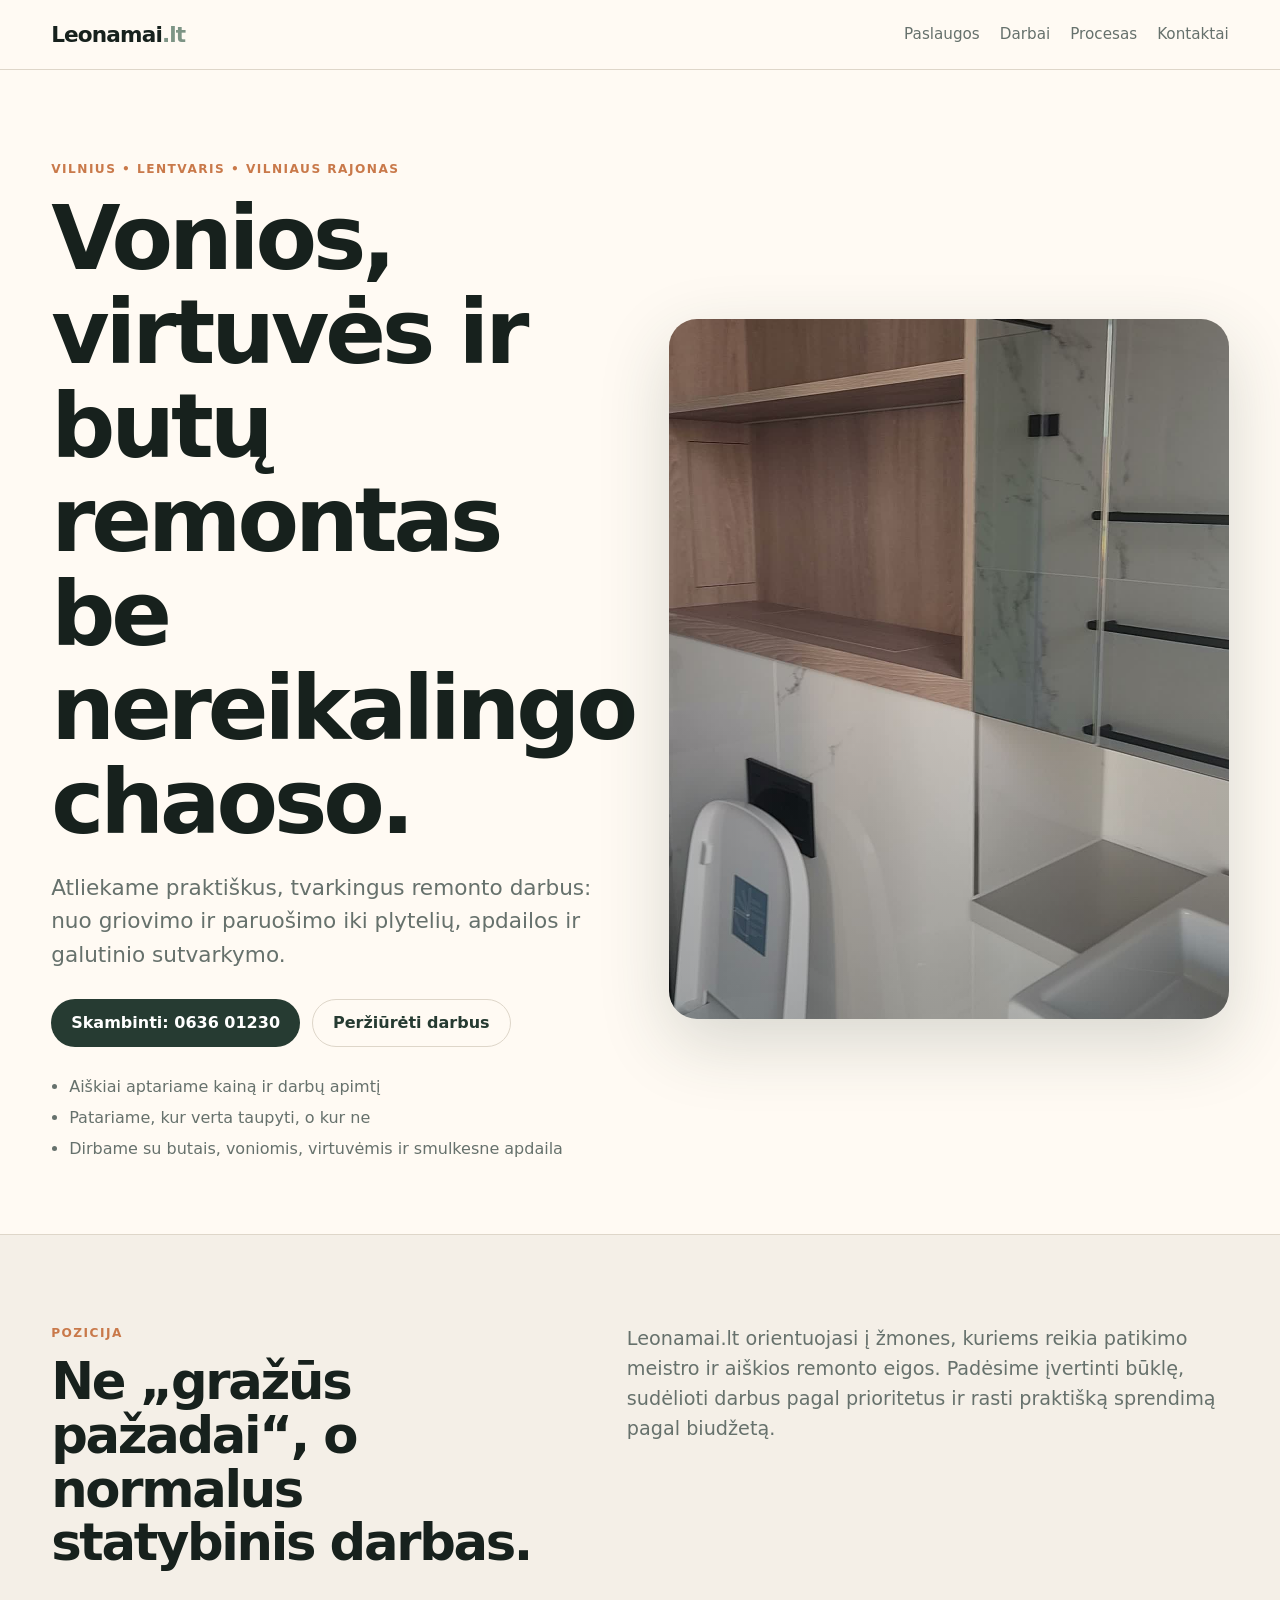
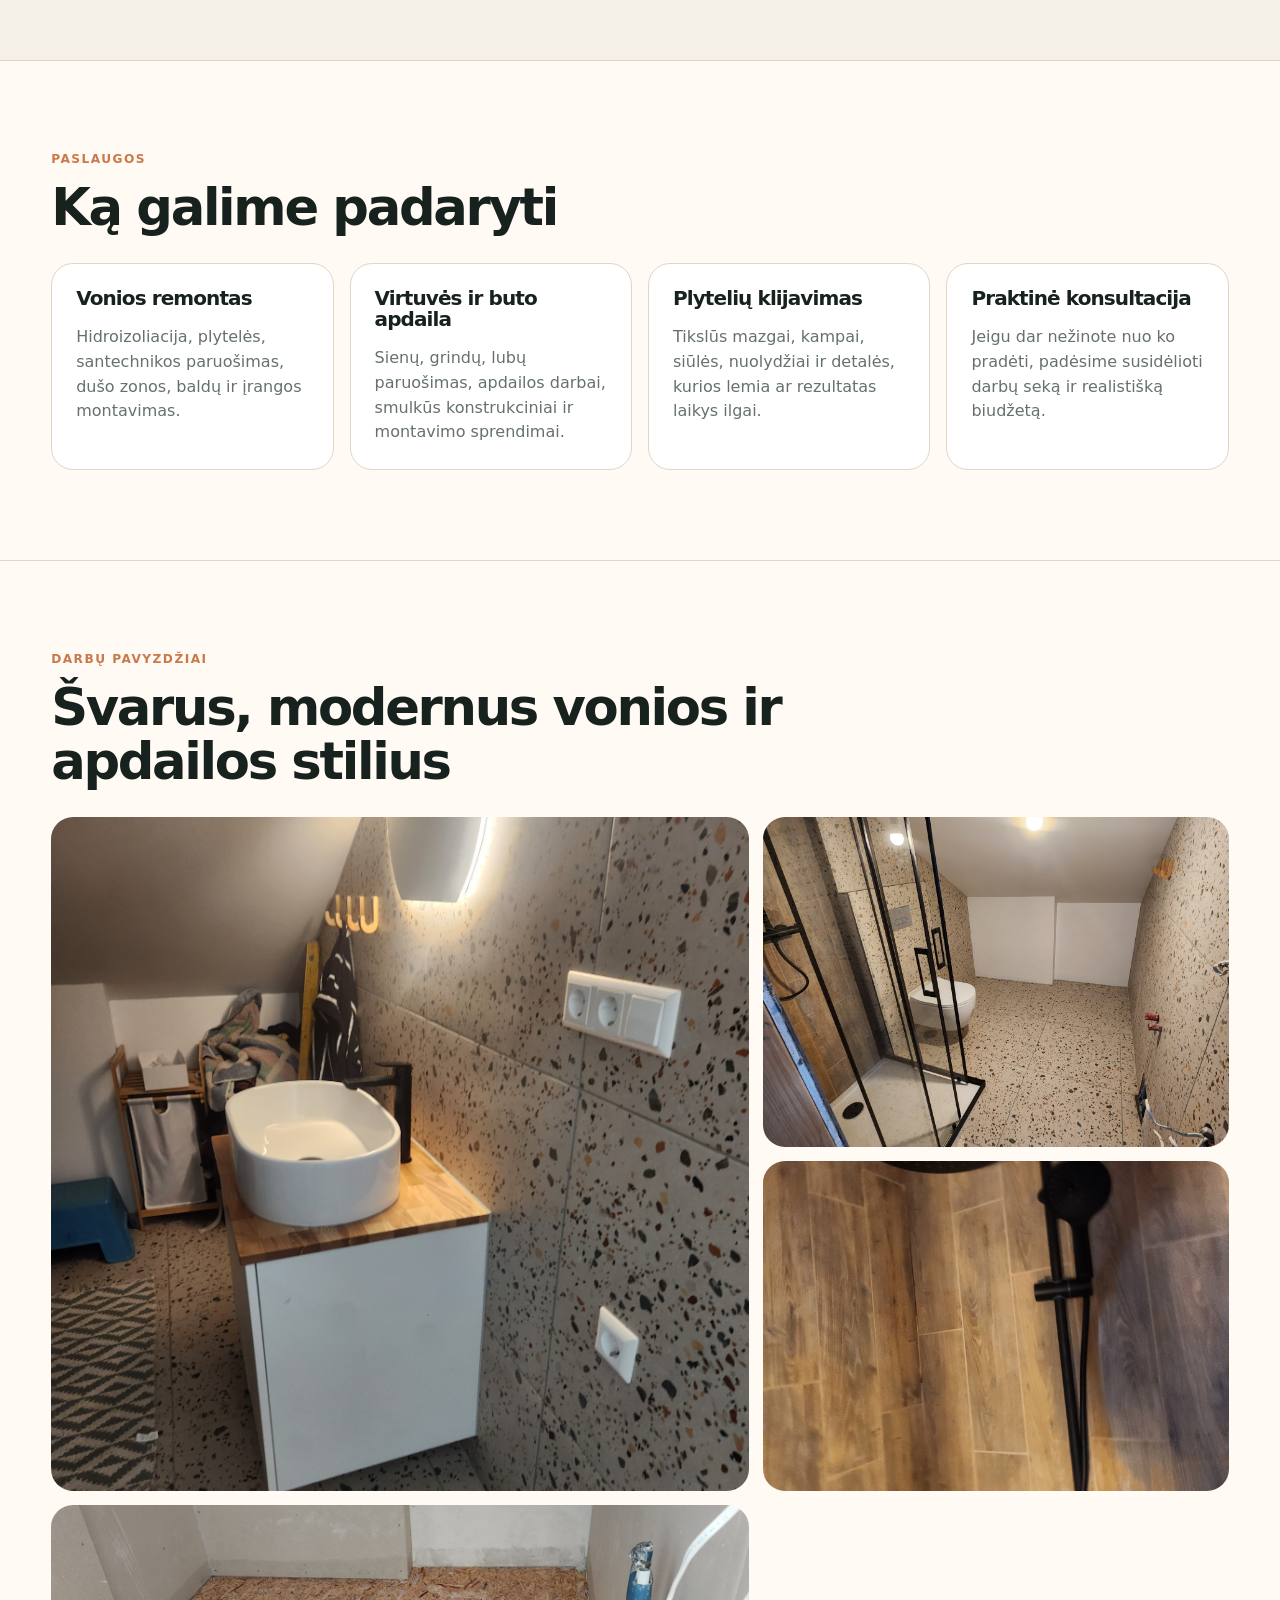
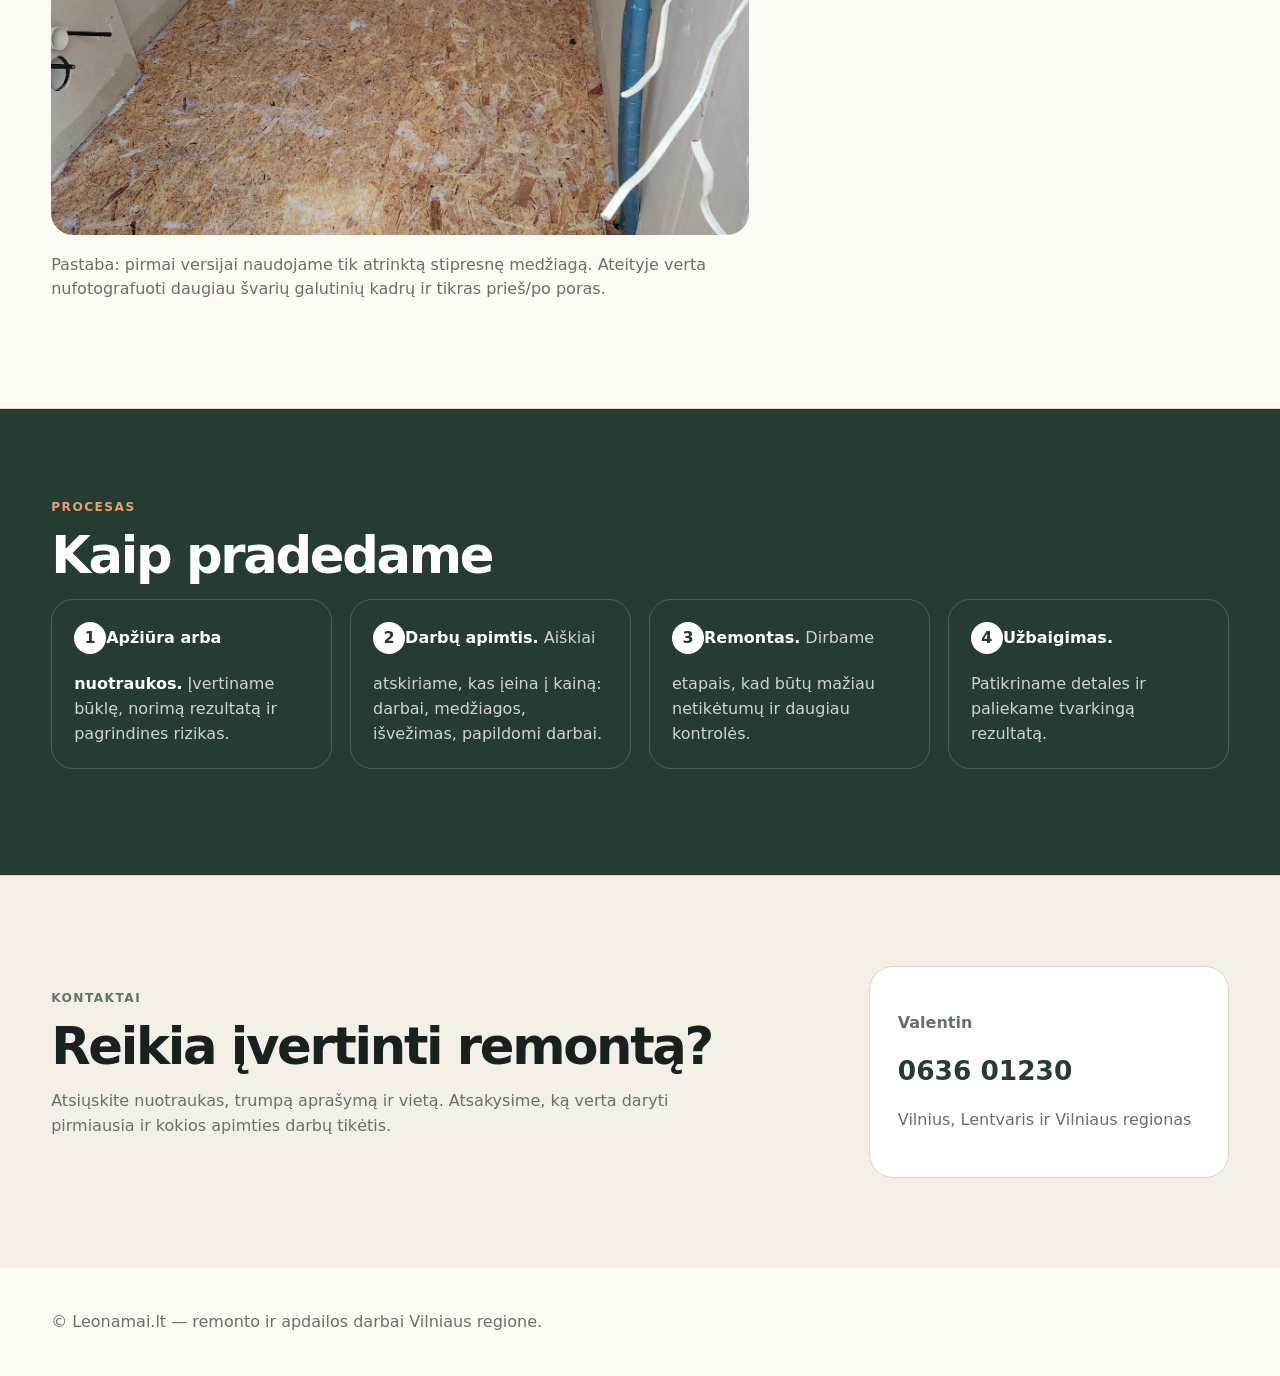
==== docs/index.html @ 481a927d "Prepare GitHub Pages site" ====
<!doctype html>
<html lang="lt">
<head>
  <meta charset="utf-8" />
  <meta name="viewport" content="width=device-width, initial-scale=1" />
  <title>Leonamai.lt — vonios, virtuvės ir butų remontas Vilniaus regione</title>
  <meta name="description" content="Vonios, virtuvės ir butų remontas Vilniuje, Lentvaryje ir Vilniaus regione. Tvarkingas darbas, aiški eiga, praktiški sprendimai." />
  <link rel="stylesheet" href="styles.css" />
</head>
<body>
  <header class="site-header">
    <a class="logo" href="#top">Leonamai<span>.lt</span></a>
    <nav>
      <a href="#paslaugos">Paslaugos</a>
      <a href="#darbai">Darbai</a>
      <a href="#procesas">Procesas</a>
      <a href="#kontaktai">Kontaktai</a>
    </nav>
  </header>

  <main id="top">
    <section class="hero">
      <div class="hero-copy">
        <p class="eyebrow">Vilnius • Lentvaris • Vilniaus rajonas</p>
        <h1>Vonios, virtuvės ir butų remontas be nereikalingo chaoso.</h1>
        <p class="lead">Atliekame praktiškus, tvarkingus remonto darbus: nuo griovimo ir paruošimo iki plytelių, apdailos ir galutinio sutvarkymo.</p>
        <div class="actions">
          <a class="button" href="tel:+37063601230">Skambinti: 0636 01230</a>
          <a class="button ghost" href="#darbai">Peržiūrėti darbus</a>
        </div>
        <ul class="trust-list">
          <li>Aiškiai aptariame kainą ir darbų apimtį</li>
          <li>Patariame, kur verta taupyti, o kur ne</li>
          <li>Dirbame su butais, voniomis, virtuvėmis ir smulkesne apdaila</li>
        </ul>
      </div>
      <figure class="hero-image hero-video">
        <video autoplay muted loop playsinline poster="assets/hero-video-frame.jpg" aria-label="Moderniai įrengtos vonios vaizdo įrašas">
          <source src="assets/hero-video-web.mp4" type="video/mp4" />
          <img src="assets/hero-bathroom.jpg" alt="Moderniai įrengta vonia su terrazzo plytelėmis ir medžio spalvos baldais" />
        </video>
      </figure>
    </section>

    <section class="section intro">
      <div>
        <p class="eyebrow">Pozicija</p>
        <h2>Ne „gražūs pažadai“, o normalus statybinis darbas.</h2>
      </div>
      <p>Leonamai.lt orientuojasi į žmones, kuriems reikia patikimo meistro ir aiškios remonto eigos. Padėsime įvertinti būklę, sudėlioti darbus pagal prioritetus ir rasti praktišką sprendimą pagal biudžetą.</p>
    </section>

    <section id="paslaugos" class="section services">
      <p class="eyebrow">Paslaugos</p>
      <h2>Ką galime padaryti</h2>
      <div class="cards">
        <article>
          <h3>Vonios remontas</h3>
          <p>Hidroizoliacija, plytelės, santechnikos paruošimas, dušo zonos, baldų ir įrangos montavimas.</p>
        </article>
        <article>
          <h3>Virtuvės ir buto apdaila</h3>
          <p>Sienų, grindų, lubų paruošimas, apdailos darbai, smulkūs konstrukciniai ir montavimo sprendimai.</p>
        </article>
        <article>
          <h3>Plytelių klijavimas</h3>
          <p>Tikslūs mazgai, kampai, siūlės, nuolydžiai ir detalės, kurios lemia ar rezultatas laikys ilgai.</p>
        </article>
        <article>
          <h3>Praktinė konsultacija</h3>
          <p>Jeigu dar nežinote nuo ko pradėti, padėsime susidėlioti darbų seką ir realistišką biudžetą.</p>
        </article>
      </div>
    </section>

    <section id="darbai" class="section work">
      <div class="section-title">
        <p class="eyebrow">Darbų pavyzdžiai</p>
        <h2>Švarus, modernus vonios ir apdailos stilius</h2>
      </div>
      <div class="gallery">
        <img src="assets/bathroom-1.jpg" alt="Vonios kambario apdailos darbų pavyzdys" />
        <img src="assets/bathroom-2.jpg" alt="Vonios kambario plytelių ir įrangos pavyzdys" />
        <img src="assets/tiling-detail.jpg" alt="Plytelių klijavimo detalė" />
        <img src="assets/before-work.jpg" alt="Remonto darbų pradžios ir paruošimo etapas" />
      </div>
      <p class="note">Pastaba: pirmai versijai naudojame tik atrinktą stipresnę medžiagą. Ateityje verta nufotografuoti daugiau švarių galutinių kadrų ir tikras prieš/po poras.</p>
    </section>

    <section id="procesas" class="section process">
      <p class="eyebrow">Procesas</p>
      <h2>Kaip pradedame</h2>
      <ol>
        <li><strong>Apžiūra arba nuotraukos.</strong> Įvertiname būklę, norimą rezultatą ir pagrindines rizikas.</li>
        <li><strong>Darbų apimtis.</strong> Aiškiai atskiriame, kas įeina į kainą: darbai, medžiagos, išvežimas, papildomi darbai.</li>
        <li><strong>Remontas.</strong> Dirbame etapais, kad būtų mažiau netikėtumų ir daugiau kontrolės.</li>
        <li><strong>Užbaigimas.</strong> Patikriname detales ir paliekame tvarkingą rezultatą.</li>
      </ol>
    </section>

    <section id="kontaktai" class="section contact">
      <div>
        <p class="eyebrow">Kontaktai</p>
        <h2>Reikia įvertinti remontą?</h2>
        <p>Atsiųskite nuotraukas, trumpą aprašymą ir vietą. Atsakysime, ką verta daryti pirmiausia ir kokios apimties darbų tikėtis.</p>
      </div>
      <div class="contact-card">
        <p><strong>Valentin</strong></p>
        <a href="tel:+37063601230">0636 01230</a>
        <p>Vilnius, Lentvaris ir Vilniaus regionas</p>
      </div>
    </section>
  </main>

  <footer>
    <p>© Leonamai.lt — remonto ir apdailos darbai Vilniaus regione.</p>
  </footer>
</body>
</html>
---- docs/styles.css ----
:root {
  --ink: #17211d;
  --muted: #66716c;
  --cream: #f4efe7;
  --paper: #fffaf3;
  --sage: #7d9485;
  --forest: #263b32;
  --line: #ded6c9;
  --accent: #c9794a;
}

* { box-sizing: border-box; }
html { scroll-behavior: smooth; }
body {
  margin: 0;
  font-family: Inter, ui-sans-serif, system-ui, -apple-system, BlinkMacSystemFont, "Segoe UI", sans-serif;
  color: var(--ink);
  background: var(--paper);
  line-height: 1.55;
}
img { max-width: 100%; display: block; }
a { color: inherit; }

.site-header {
  position: sticky;
  top: 0;
  z-index: 10;
  display: flex;
  justify-content: space-between;
  align-items: center;
  gap: 24px;
  padding: 18px clamp(18px, 4vw, 56px);
  background: rgba(255, 250, 243, .9);
  backdrop-filter: blur(14px);
  border-bottom: 1px solid var(--line);
}
.logo {
  font-weight: 800;
  letter-spacing: -.04em;
  text-decoration: none;
  font-size: 1.35rem;
}
.logo span { color: var(--sage); }
nav { display: flex; gap: 20px; flex-wrap: wrap; font-size: .95rem; }
nav a { text-decoration: none; color: var(--muted); }
nav a:hover { color: var(--ink); }

.hero {
  display: grid;
  grid-template-columns: minmax(0, 1fr) minmax(320px, 560px);
  gap: clamp(28px, 5vw, 72px);
  align-items: center;
  padding: clamp(36px, 7vw, 92px) clamp(18px, 4vw, 56px) 56px;
}
.hero-copy { max-width: 720px; }
.eyebrow {
  margin: 0 0 12px;
  color: var(--accent);
  font-weight: 800;
  text-transform: uppercase;
  letter-spacing: .12em;
  font-size: .76rem;
}
h1, h2, h3 { line-height: 1.05; letter-spacing: -.045em; margin: 0; }
h1 { font-size: clamp(2.55rem, 7vw, 5.8rem); }
h2 { font-size: clamp(2rem, 4vw, 3.6rem); }
h3 { font-size: 1.25rem; }
.lead { font-size: clamp(1.05rem, 2vw, 1.35rem); color: var(--muted); max-width: 620px; }
.actions { display: flex; gap: 12px; flex-wrap: wrap; margin: 28px 0; }
.button {
  display: inline-flex;
  align-items: center;
  justify-content: center;
  min-height: 48px;
  padding: 0 20px;
  border-radius: 999px;
  background: var(--forest);
  color: #fff;
  text-decoration: none;
  font-weight: 750;
}
.button.ghost { background: transparent; color: var(--forest); border: 1px solid var(--line); }
.trust-list { padding-left: 18px; color: var(--muted); }
.trust-list li + li { margin-top: 6px; }
.hero-image {
  margin: 0;
  border-radius: 28px;
  overflow: hidden;
  background: var(--cream);
  box-shadow: 0 24px 70px rgba(38, 59, 50, .18);
}
.hero-image img,
.hero-image video {
  aspect-ratio: 4 / 5;
  width: 100%;
  object-fit: cover;
  display: block;
}
.hero-video { position: relative; }
.hero-video::after {
  content: "";
  position: absolute;
  inset: 0;
  pointer-events: none;
  background: linear-gradient(180deg, rgba(23,33,29,0) 55%, rgba(23,33,29,.16));
}

.section {
  padding: clamp(48px, 7vw, 96px) clamp(18px, 4vw, 56px);
  border-top: 1px solid var(--line);
}
.intro {
  display: grid;
  grid-template-columns: minmax(0, .85fr) minmax(0, 1fr);
  gap: clamp(24px, 5vw, 80px);
  background: var(--cream);
}
.intro p:last-child { font-size: 1.2rem; color: var(--muted); margin: 0; }
.cards {
  display: grid;
  grid-template-columns: repeat(4, minmax(0, 1fr));
  gap: 16px;
  margin-top: 28px;
}
.cards article {
  padding: 24px;
  background: #fff;
  border: 1px solid var(--line);
  border-radius: 22px;
}
.cards p { color: var(--muted); margin-bottom: 0; }
.section-title { max-width: 850px; }
.gallery {
  margin-top: 28px;
  display: grid;
  grid-template-columns: 1.2fr .8fr;
  gap: 14px;
}
.gallery img {
  width: 100%;
  height: 330px;
  object-fit: cover;
  border-radius: 22px;
  background: var(--cream);
}
.gallery img:first-child { grid-row: span 2; height: 674px; }
.note { color: var(--muted); max-width: 760px; margin-top: 18px; }
.process { background: var(--forest); color: #fff; }
.process .eyebrow { color: #e9a06f; }
.process ol {
  display: grid;
  grid-template-columns: repeat(4, minmax(0, 1fr));
  gap: 18px;
  padding: 0;
  list-style: none;
  counter-reset: steps;
}
.process li {
  counter-increment: steps;
  padding: 22px;
  border: 1px solid rgba(255,255,255,.18);
  border-radius: 22px;
  color: rgba(255,255,255,.78);
}
.process li:before {
  content: counter(steps);
  display: inline-grid;
  place-items: center;
  width: 32px;
  height: 32px;
  margin-bottom: 18px;
  border-radius: 50%;
  background: #fff;
  color: var(--forest);
  font-weight: 900;
}
.process strong { color: #fff; }
.contact {
  display: grid;
  grid-template-columns: 1fr 360px;
  gap: 28px;
  align-items: center;
  background: var(--cream);
}
.contact p { color: var(--muted); max-width: 700px; }
.contact-card {
  padding: 28px;
  background: #fff;
  border-radius: 24px;
  border: 1px solid var(--line);
}
.contact-card a { font-size: 1.65rem; font-weight: 900; text-decoration: none; color: var(--forest); }
footer { padding: 26px clamp(18px, 4vw, 56px); color: var(--muted); }

@media (max-width: 900px) {
  .hero, .intro, .contact { grid-template-columns: 1fr; }
  .cards, .process ol { grid-template-columns: repeat(2, minmax(0, 1fr)); }
  .gallery { grid-template-columns: 1fr; }
  .gallery img, .gallery img:first-child { height: auto; max-height: 620px; }
}
@media (max-width: 620px) {
  .site-header { align-items: flex-start; flex-direction: column; }
  nav { gap: 12px; font-size: .9rem; }
  .cards, .process ol { grid-template-columns: 1fr; }
}
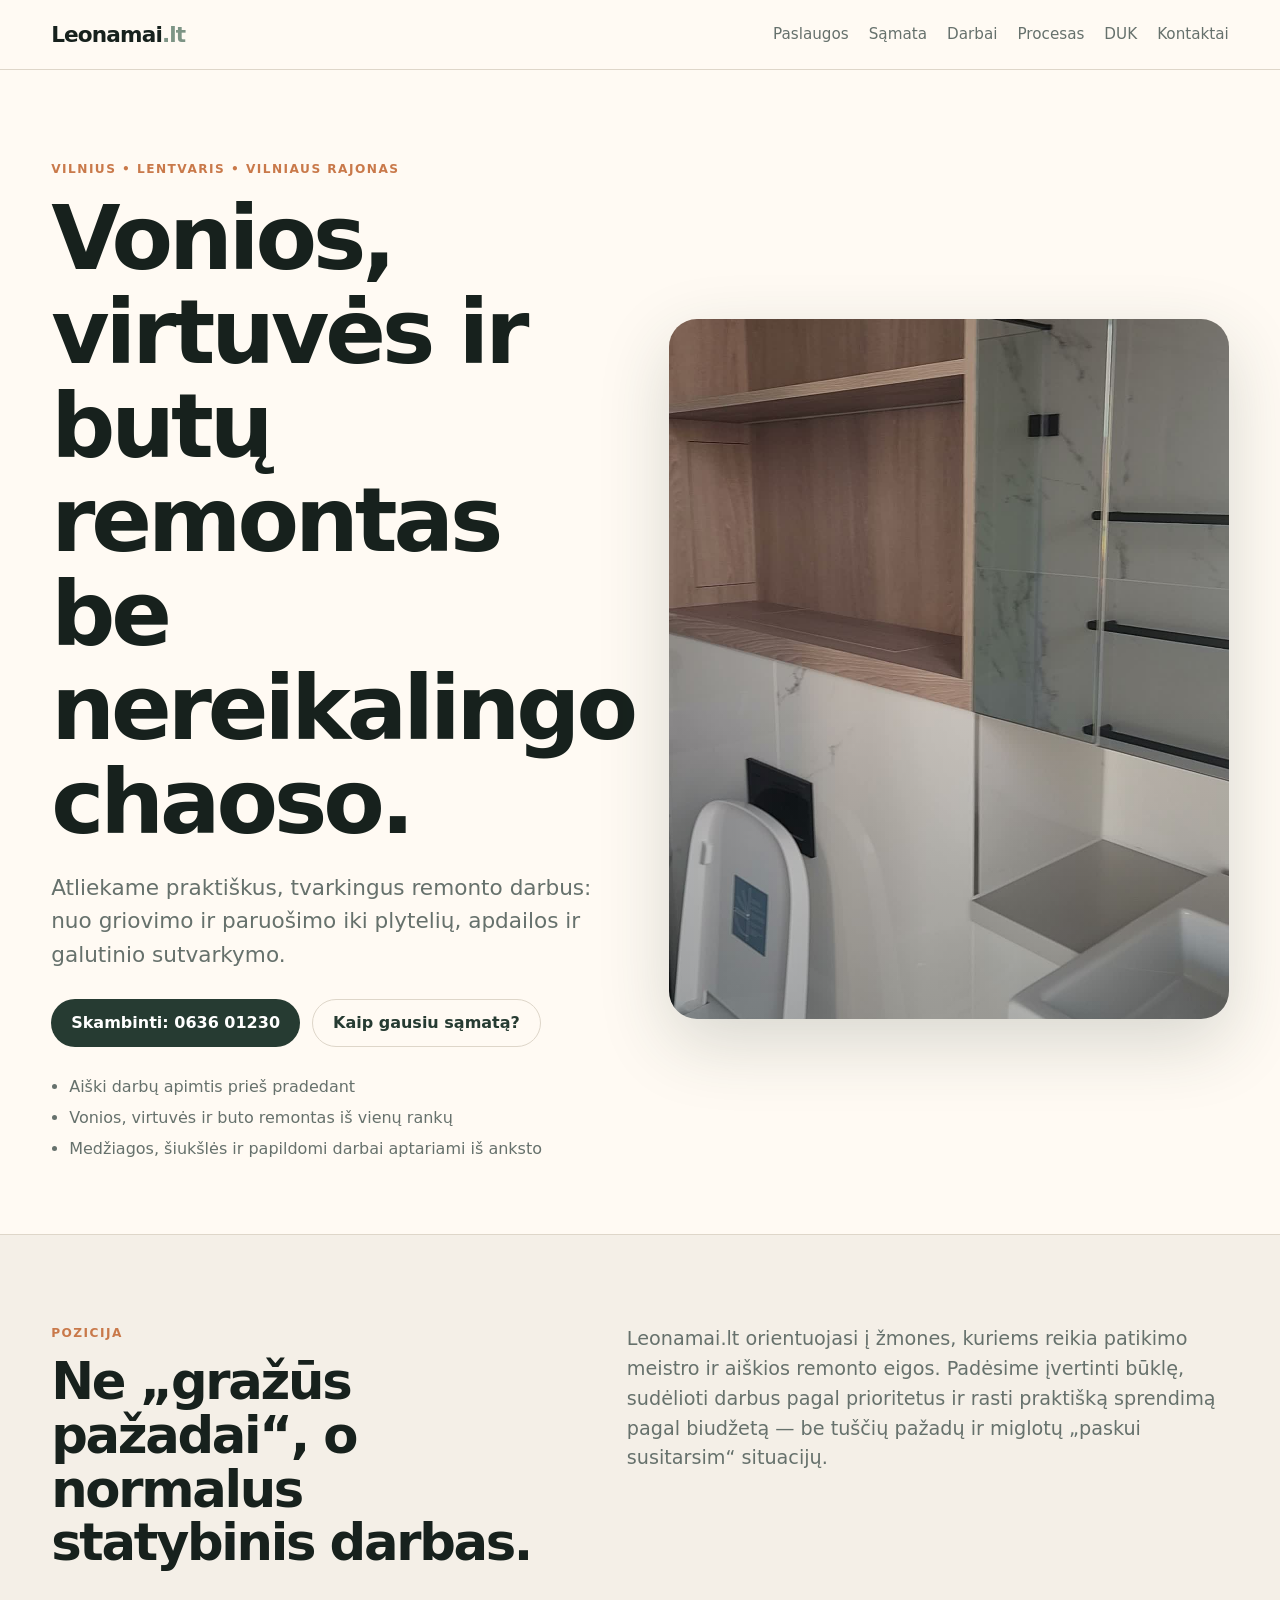
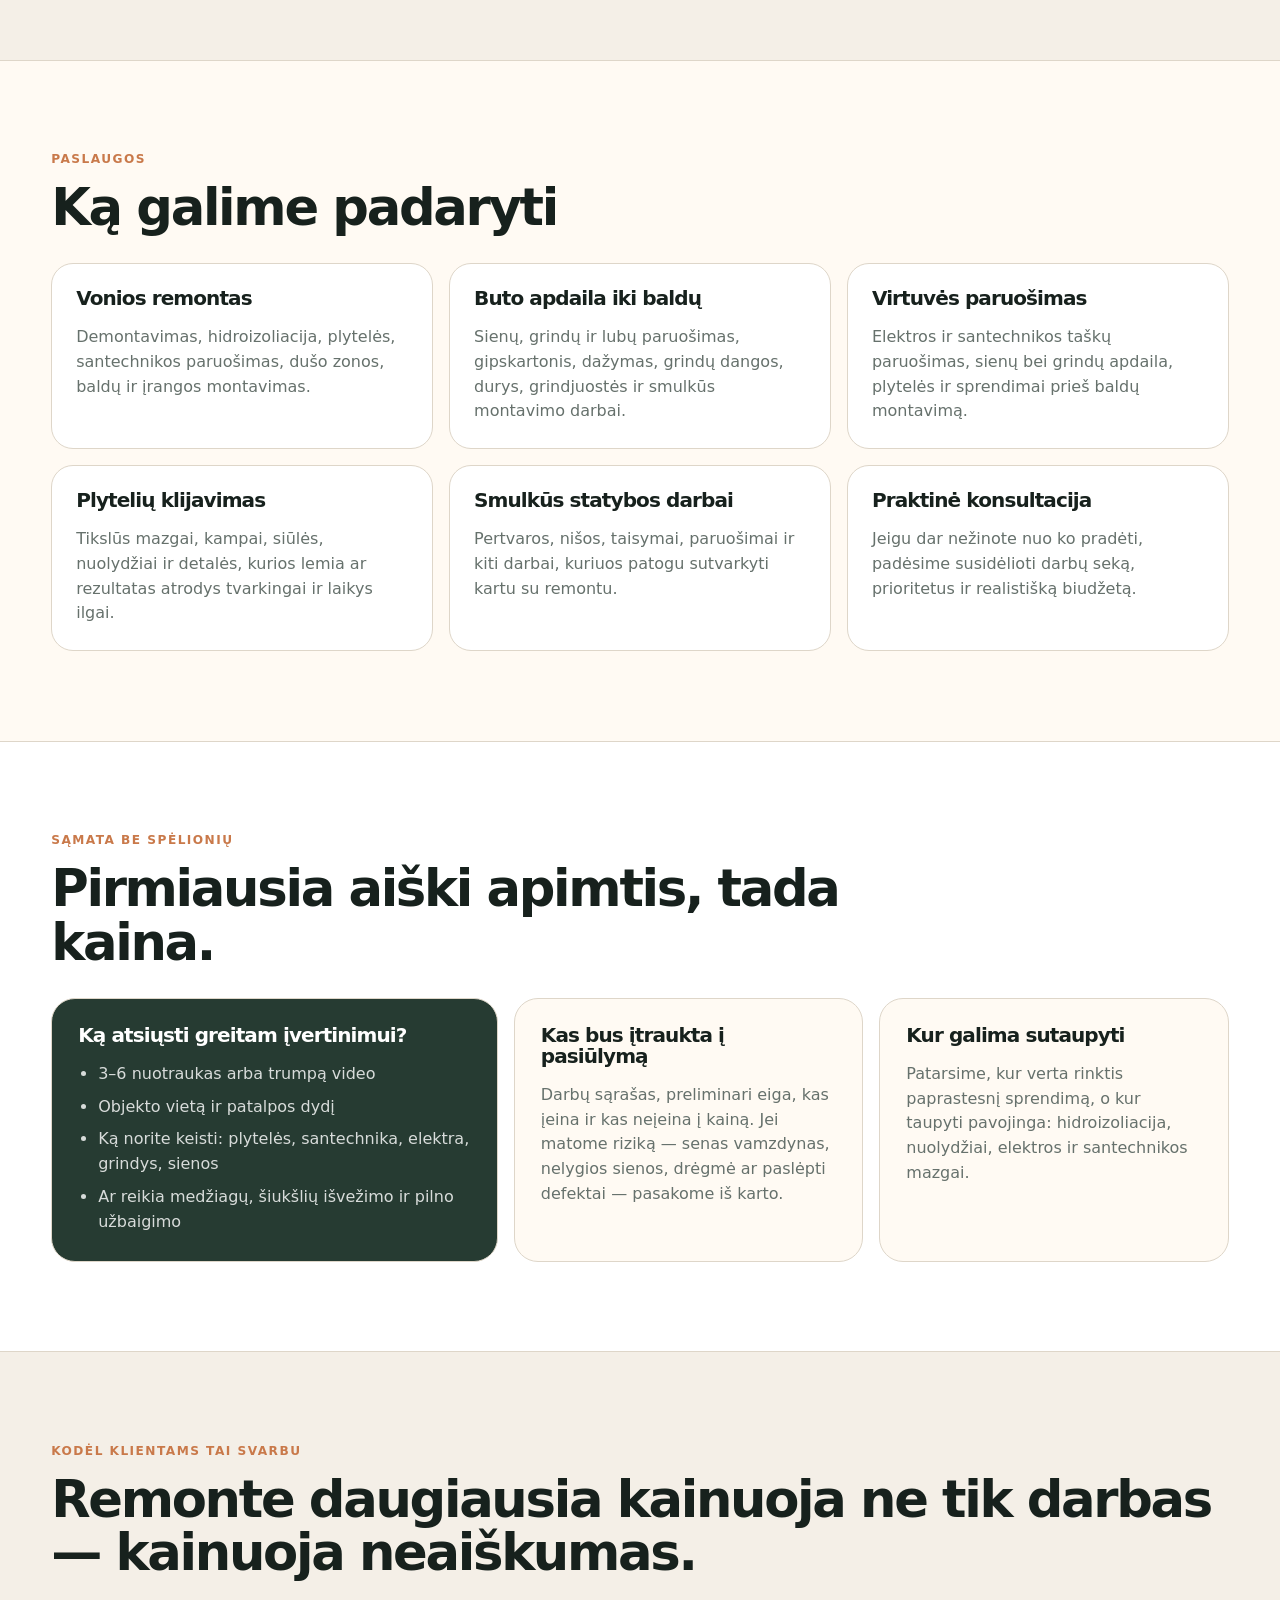
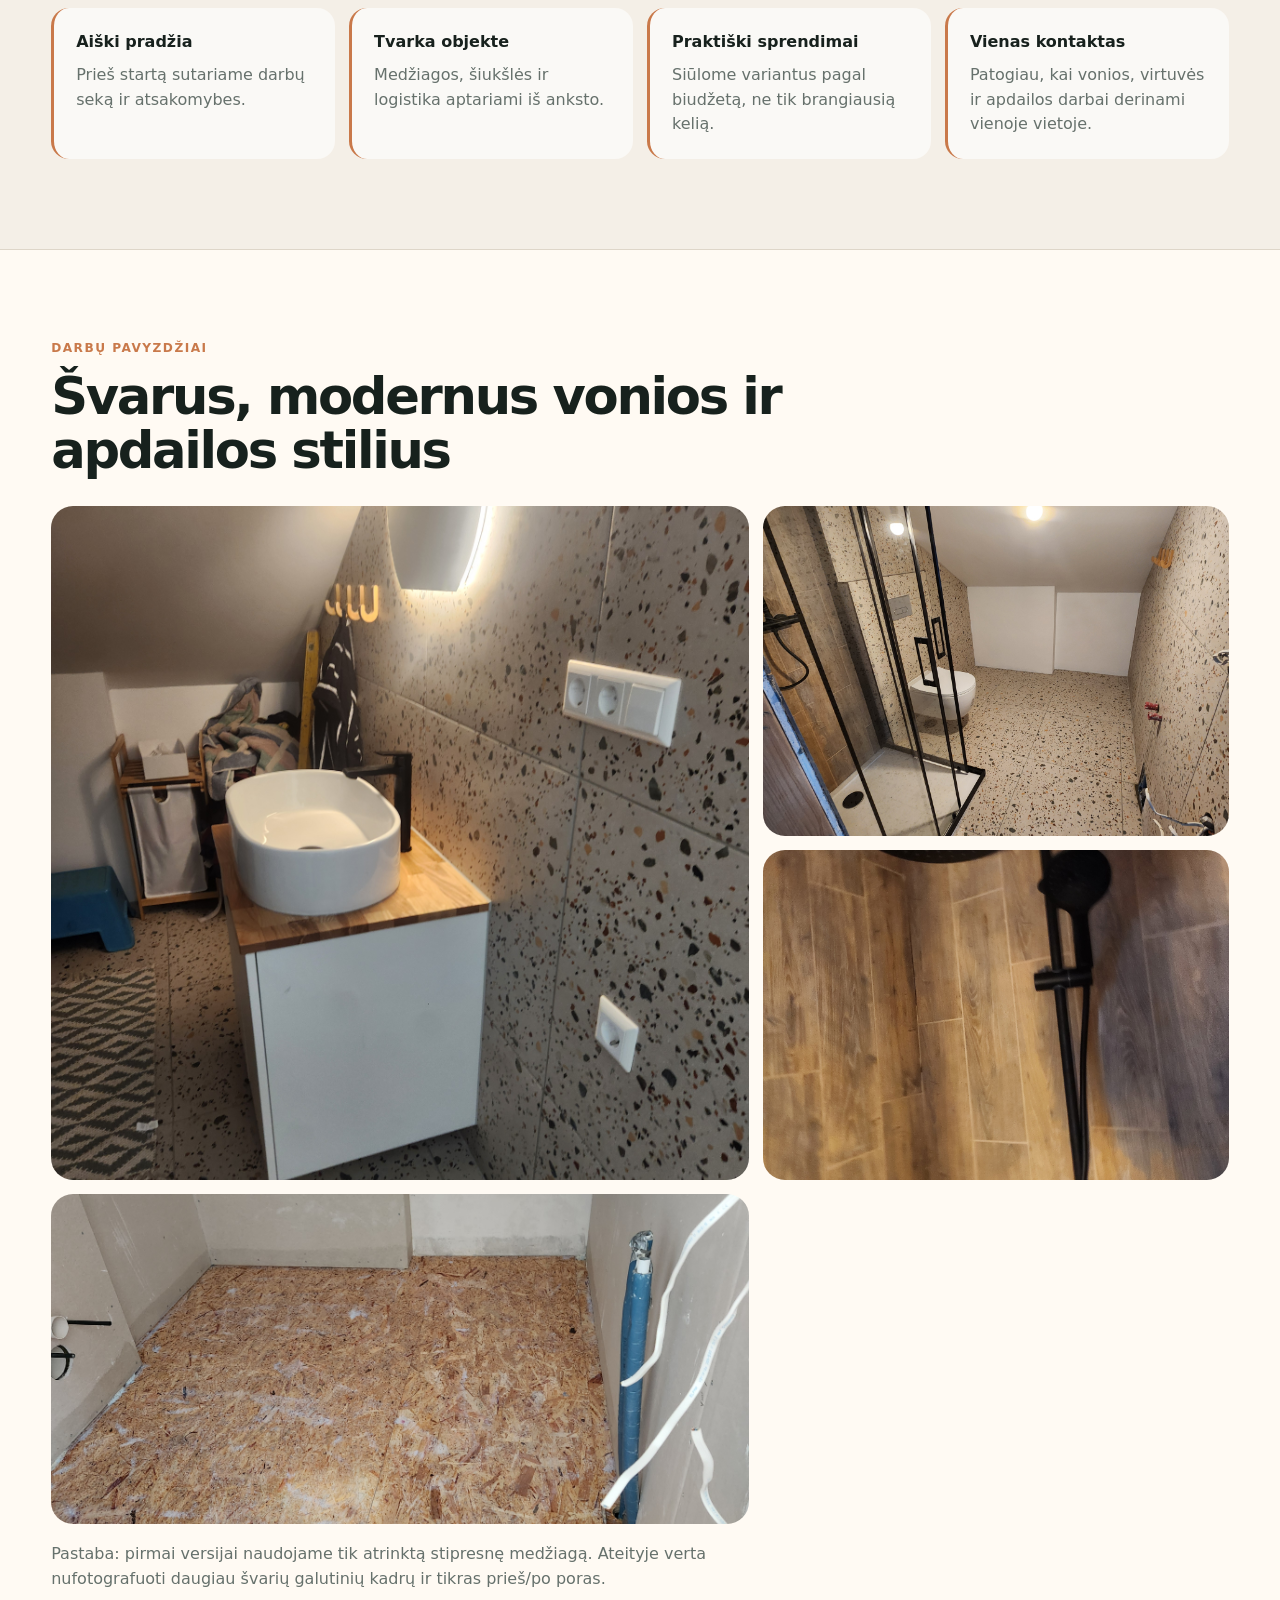
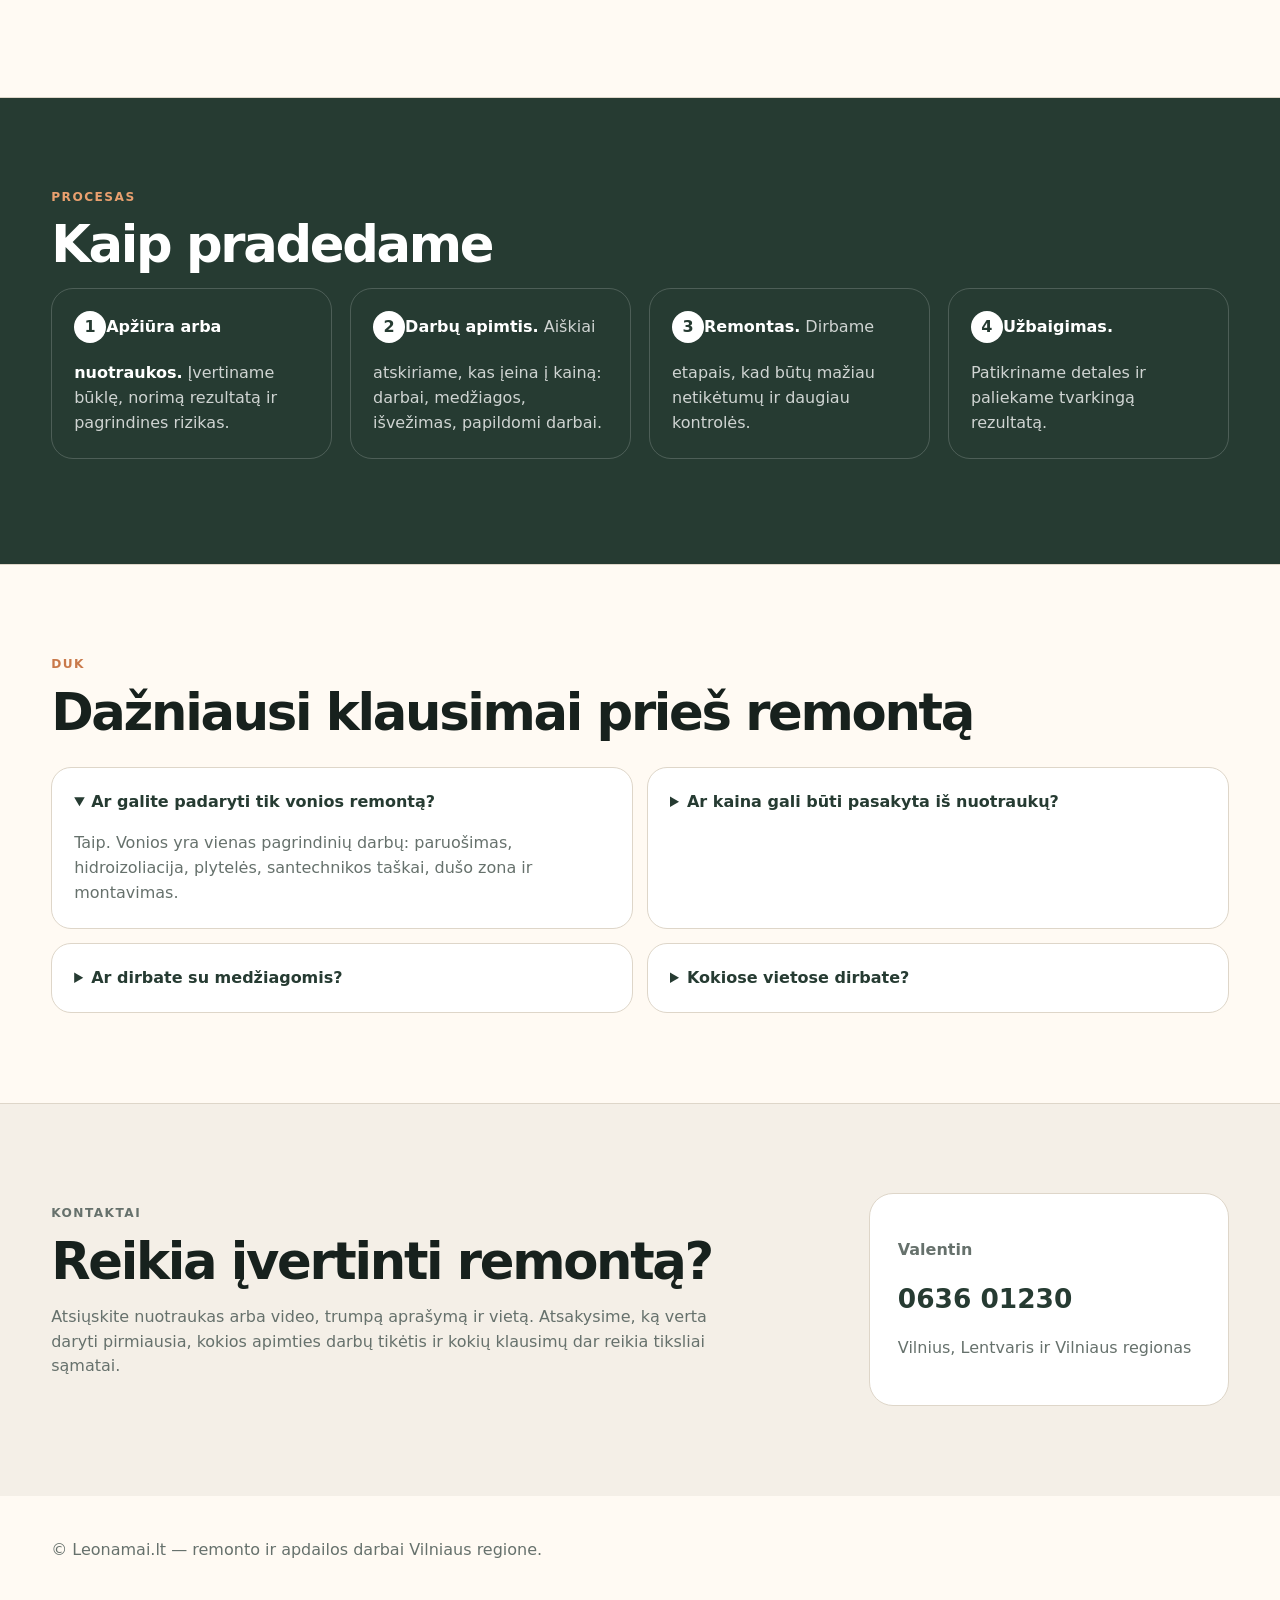
==== commit b4d901ff: "Improve homepage from LT builder benchmarks" ====
--- a/docs/index.html
+++ b/docs/index.html
@@ -12,8 +12,10 @@
     <a class="logo" href="#top">Leonamai<span>.lt</span></a>
     <nav>
       <a href="#paslaugos">Paslaugos</a>
+      <a href="#kainos">Sąmata</a>
       <a href="#darbai">Darbai</a>
       <a href="#procesas">Procesas</a>
+      <a href="#duk">DUK</a>
       <a href="#kontaktai">Kontaktai</a>
     </nav>
   </header>
@@ -26,12 +28,12 @@
         <p class="lead">Atliekame praktiškus, tvarkingus remonto darbus: nuo griovimo ir paruošimo iki plytelių, apdailos ir galutinio sutvarkymo.</p>
         <div class="actions">
           <a class="button" href="tel:+37063601230">Skambinti: 0636 01230</a>
-          <a class="button ghost" href="#darbai">Peržiūrėti darbus</a>
+          <a class="button ghost" href="#kainos">Kaip gausiu sąmatą?</a>
         </div>
         <ul class="trust-list">
-          <li>Aiškiai aptariame kainą ir darbų apimtį</li>
-          <li>Patariame, kur verta taupyti, o kur ne</li>
-          <li>Dirbame su butais, voniomis, virtuvėmis ir smulkesne apdaila</li>
+          <li>Aiški darbų apimtis prieš pradedant</li>
+          <li>Vonios, virtuvės ir buto remontas iš vienų rankų</li>
+          <li>Medžiagos, šiukšlės ir papildomi darbai aptariami iš anksto</li>
         </ul>
       </div>
       <figure class="hero-image hero-video">
@@ -47,7 +49,7 @@
         <p class="eyebrow">Pozicija</p>
         <h2>Ne „gražūs pažadai“, o normalus statybinis darbas.</h2>
       </div>
-      <p>Leonamai.lt orientuojasi į žmones, kuriems reikia patikimo meistro ir aiškios remonto eigos. Padėsime įvertinti būklę, sudėlioti darbus pagal prioritetus ir rasti praktišką sprendimą pagal biudžetą.</p>
+      <p>Leonamai.lt orientuojasi į žmones, kuriems reikia patikimo meistro ir aiškios remonto eigos. Padėsime įvertinti būklę, sudėlioti darbus pagal prioritetus ir rasti praktišką sprendimą pagal biudžetą — be tuščių pažadų ir miglotų „paskui susitarsim“ situacijų.</p>
     </section>
 
     <section id="paslaugos" class="section services">
@@ -56,20 +58,65 @@
       <div class="cards">
         <article>
           <h3>Vonios remontas</h3>
-          <p>Hidroizoliacija, plytelės, santechnikos paruošimas, dušo zonos, baldų ir įrangos montavimas.</p>
+          <p>Demontavimas, hidroizoliacija, plytelės, santechnikos paruošimas, dušo zonos, baldų ir įrangos montavimas.</p>
         </article>
         <article>
-          <h3>Virtuvės ir buto apdaila</h3>
-          <p>Sienų, grindų, lubų paruošimas, apdailos darbai, smulkūs konstrukciniai ir montavimo sprendimai.</p>
+          <h3>Buto apdaila iki baldų</h3>
+          <p>Sienų, grindų ir lubų paruošimas, gipskartonis, dažymas, grindų dangos, durys, grindjuostės ir smulkūs montavimo darbai.</p>
+        </article>
+        <article>
+          <h3>Virtuvės paruošimas</h3>
+          <p>Elektros ir santechnikos taškų paruošimas, sienų bei grindų apdaila, plytelės ir sprendimai prieš baldų montavimą.</p>
         </article>
         <article>
           <h3>Plytelių klijavimas</h3>
-          <p>Tikslūs mazgai, kampai, siūlės, nuolydžiai ir detalės, kurios lemia ar rezultatas laikys ilgai.</p>
+          <p>Tikslūs mazgai, kampai, siūlės, nuolydžiai ir detalės, kurios lemia ar rezultatas atrodys tvarkingai ir laikys ilgai.</p>
+        </article>
+        <article>
+          <h3>Smulkūs statybos darbai</h3>
+          <p>Pertvaros, nišos, taisymai, paruošimai ir kiti darbai, kuriuos patogu sutvarkyti kartu su remontu.</p>
         </article>
         <article>
           <h3>Praktinė konsultacija</h3>
-          <p>Jeigu dar nežinote nuo ko pradėti, padėsime susidėlioti darbų seką ir realistišką biudžetą.</p>
+          <p>Jeigu dar nežinote nuo ko pradėti, padėsime susidėlioti darbų seką, prioritetus ir realistišką biudžetą.</p>
         </article>
+      </div>
+    </section>
+
+    <section id="kainos" class="section estimate">
+      <div class="section-title">
+        <p class="eyebrow">Sąmata be spėlionių</p>
+        <h2>Pirmiausia aiški apimtis, tada kaina.</h2>
+      </div>
+      <div class="estimate-grid">
+        <article class="estimate-card strong">
+          <h3>Ką atsiųsti greitam įvertinimui?</h3>
+          <ul>
+            <li>3–6 nuotraukas arba trumpą video</li>
+            <li>Objekto vietą ir patalpos dydį</li>
+            <li>Ką norite keisti: plytelės, santechnika, elektra, grindys, sienos</li>
+            <li>Ar reikia medžiagų, šiukšlių išvežimo ir pilno užbaigimo</li>
+          </ul>
+        </article>
+        <article class="estimate-card">
+          <h3>Kas bus įtraukta į pasiūlymą</h3>
+          <p>Darbų sąrašas, preliminari eiga, kas įeina ir kas neįeina į kainą. Jei matome riziką — senas vamzdynas, nelygios sienos, drėgmė ar paslėpti defektai — pasakome iš karto.</p>
+        </article>
+        <article class="estimate-card">
+          <h3>Kur galima sutaupyti</h3>
+          <p>Patarsime, kur verta rinktis paprastesnį sprendimą, o kur taupyti pavojinga: hidroizoliacija, nuolydžiai, elektros ir santechnikos mazgai.</p>
+        </article>
+      </div>
+    </section>
+
+    <section class="section proof">
+      <p class="eyebrow">Kodėl klientams tai svarbu</p>
+      <h2>Remonte daugiausia kainuoja ne tik darbas — kainuoja neaiškumas.</h2>
+      <div class="proof-list">
+        <div><strong>Aiški pradžia</strong><span>Prieš startą sutariame darbų seką ir atsakomybes.</span></div>
+        <div><strong>Tvarka objekte</strong><span>Medžiagos, šiukšlės ir logistika aptariami iš anksto.</span></div>
+        <div><strong>Praktiški sprendimai</strong><span>Siūlome variantus pagal biudžetą, ne tik brangiausią kelią.</span></div>
+        <div><strong>Vienas kontaktas</strong><span>Patogiau, kai vonios, virtuvės ir apdailos darbai derinami vienoje vietoje.</span></div>
       </div>
     </section>
 
@@ -98,11 +145,34 @@
       </ol>
     </section>
 
+    <section id="duk" class="section faq">
+      <p class="eyebrow">DUK</p>
+      <h2>Dažniausi klausimai prieš remontą</h2>
+      <div class="faq-grid">
+        <details open>
+          <summary>Ar galite padaryti tik vonios remontą?</summary>
+          <p>Taip. Vonios yra vienas pagrindinių darbų: paruošimas, hidroizoliacija, plytelės, santechnikos taškai, dušo zona ir montavimas.</p>
+        </details>
+        <details>
+          <summary>Ar kaina gali būti pasakyta iš nuotraukų?</summary>
+          <p>Iš nuotraukų galima duoti orientaciją. Tikslesnei sąmatai reikia aiškios darbų apimties arba apžiūros, nes paslėpti defektai labai keičia kainą.</p>
+        </details>
+        <details>
+          <summary>Ar dirbate su medžiagomis?</summary>
+          <p>Galime padėti su kiekiais ir praktiškais pasirinkimais. Ar medžiagos įeina į kainą, sutariame prieš pradedant darbus.</p>
+        </details>
+        <details>
+          <summary>Kokiose vietose dirbate?</summary>
+          <p>Vilnius, Lentvaris, Trakai ir Vilniaus regionas. Dėl tolimesnių objektų galima tartis atskirai.</p>
+        </details>
+      </div>
+    </section>
+
     <section id="kontaktai" class="section contact">
       <div>
         <p class="eyebrow">Kontaktai</p>
         <h2>Reikia įvertinti remontą?</h2>
-        <p>Atsiųskite nuotraukas, trumpą aprašymą ir vietą. Atsakysime, ką verta daryti pirmiausia ir kokios apimties darbų tikėtis.</p>
+        <p>Atsiųskite nuotraukas arba video, trumpą aprašymą ir vietą. Atsakysime, ką verta daryti pirmiausia, kokios apimties darbų tikėtis ir kokių klausimų dar reikia tiksliai sąmatai.</p>
       </div>
       <div class="contact-card">
         <p><strong>Valentin</strong></p>
--- a/docs/styles.css
+++ b/docs/styles.css
@@ -118,7 +118,7 @@
 .intro p:last-child { font-size: 1.2rem; color: var(--muted); margin: 0; }
 .cards {
   display: grid;
-  grid-template-columns: repeat(4, minmax(0, 1fr));
+  grid-template-columns: repeat(3, minmax(0, 1fr));
   gap: 16px;
   margin-top: 28px;
 }
@@ -130,6 +130,60 @@
 }
 .cards p { color: var(--muted); margin-bottom: 0; }
 .section-title { max-width: 850px; }
+.estimate { background: #fff; }
+.estimate-grid {
+  display: grid;
+  grid-template-columns: 1.15fr .9fr .9fr;
+  gap: 16px;
+  margin-top: 28px;
+}
+.estimate-card {
+  padding: 26px;
+  border: 1px solid var(--line);
+  border-radius: 24px;
+  background: var(--paper);
+}
+.estimate-card.strong { background: var(--forest); color: #fff; }
+.estimate-card.strong ul { color: rgba(255,255,255,.82); }
+.estimate-card p,
+.estimate-card li { color: var(--muted); }
+.estimate-card.strong li { color: rgba(255,255,255,.82); }
+.estimate-card ul { padding-left: 20px; margin-bottom: 0; }
+.estimate-card li + li { margin-top: 8px; }
+.proof { background: var(--cream); }
+.proof-list {
+  display: grid;
+  grid-template-columns: repeat(4, minmax(0, 1fr));
+  gap: 14px;
+  margin-top: 28px;
+}
+.proof-list div {
+  padding: 22px;
+  border-left: 3px solid var(--accent);
+  background: rgba(255,255,255,.62);
+  border-radius: 18px;
+}
+.proof-list strong,
+.proof-list span { display: block; }
+.proof-list span { color: var(--muted); margin-top: 8px; }
+.faq-grid {
+  display: grid;
+  grid-template-columns: repeat(2, minmax(0, 1fr));
+  gap: 14px;
+  margin-top: 28px;
+}
+details {
+  padding: 22px;
+  background: #fff;
+  border: 1px solid var(--line);
+  border-radius: 20px;
+}
+summary {
+  cursor: pointer;
+  font-weight: 850;
+  color: var(--forest);
+}
+details p { color: var(--muted); margin-bottom: 0; }
 .gallery {
   margin-top: 28px;
   display: grid;
@@ -194,12 +248,12 @@
 
 @media (max-width: 900px) {
   .hero, .intro, .contact { grid-template-columns: 1fr; }
-  .cards, .process ol { grid-template-columns: repeat(2, minmax(0, 1fr)); }
+  .cards, .estimate-grid, .proof-list, .process ol, .faq-grid { grid-template-columns: repeat(2, minmax(0, 1fr)); }
   .gallery { grid-template-columns: 1fr; }
   .gallery img, .gallery img:first-child { height: auto; max-height: 620px; }
 }
 @media (max-width: 620px) {
   .site-header { align-items: flex-start; flex-direction: column; }
   nav { gap: 12px; font-size: .9rem; }
-  .cards, .process ol { grid-template-columns: 1fr; }
-}
+  .cards, .estimate-grid, .proof-list, .process ol, .faq-grid { grid-template-columns: 1fr; }
+}
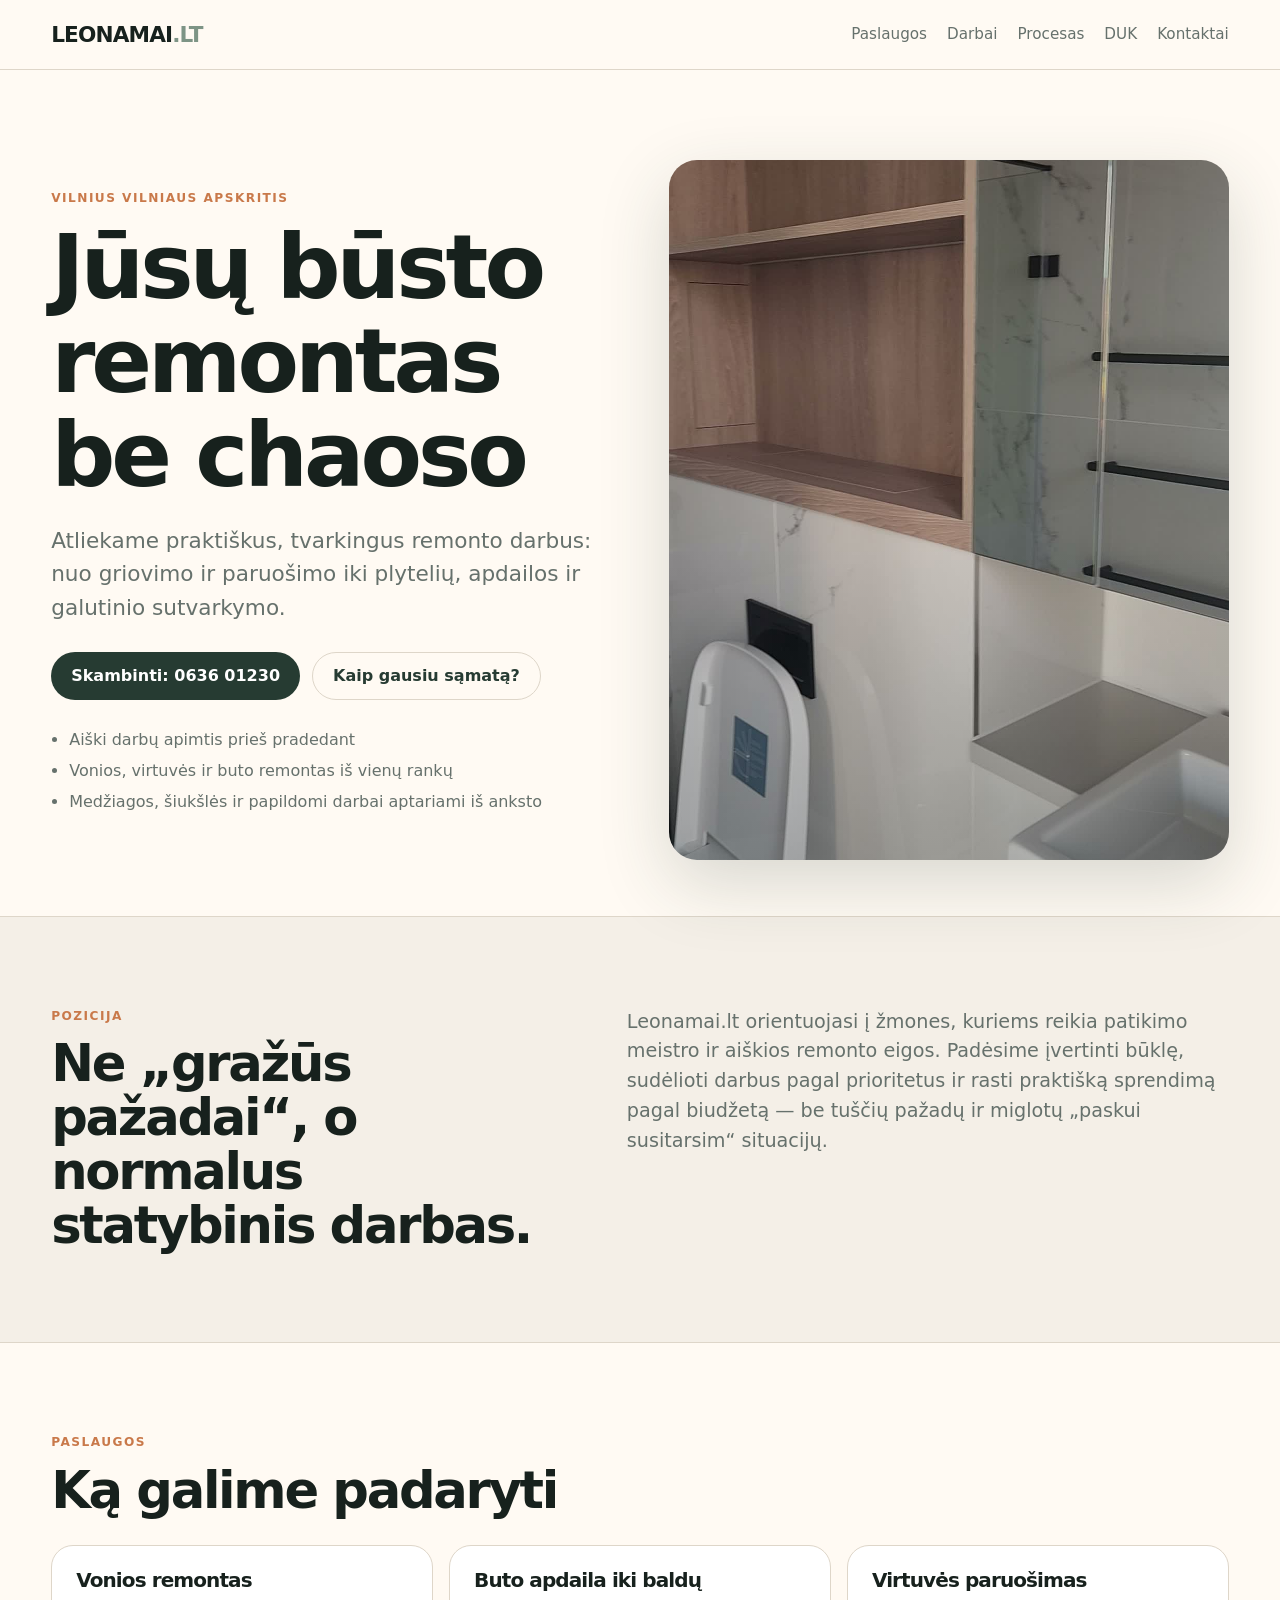
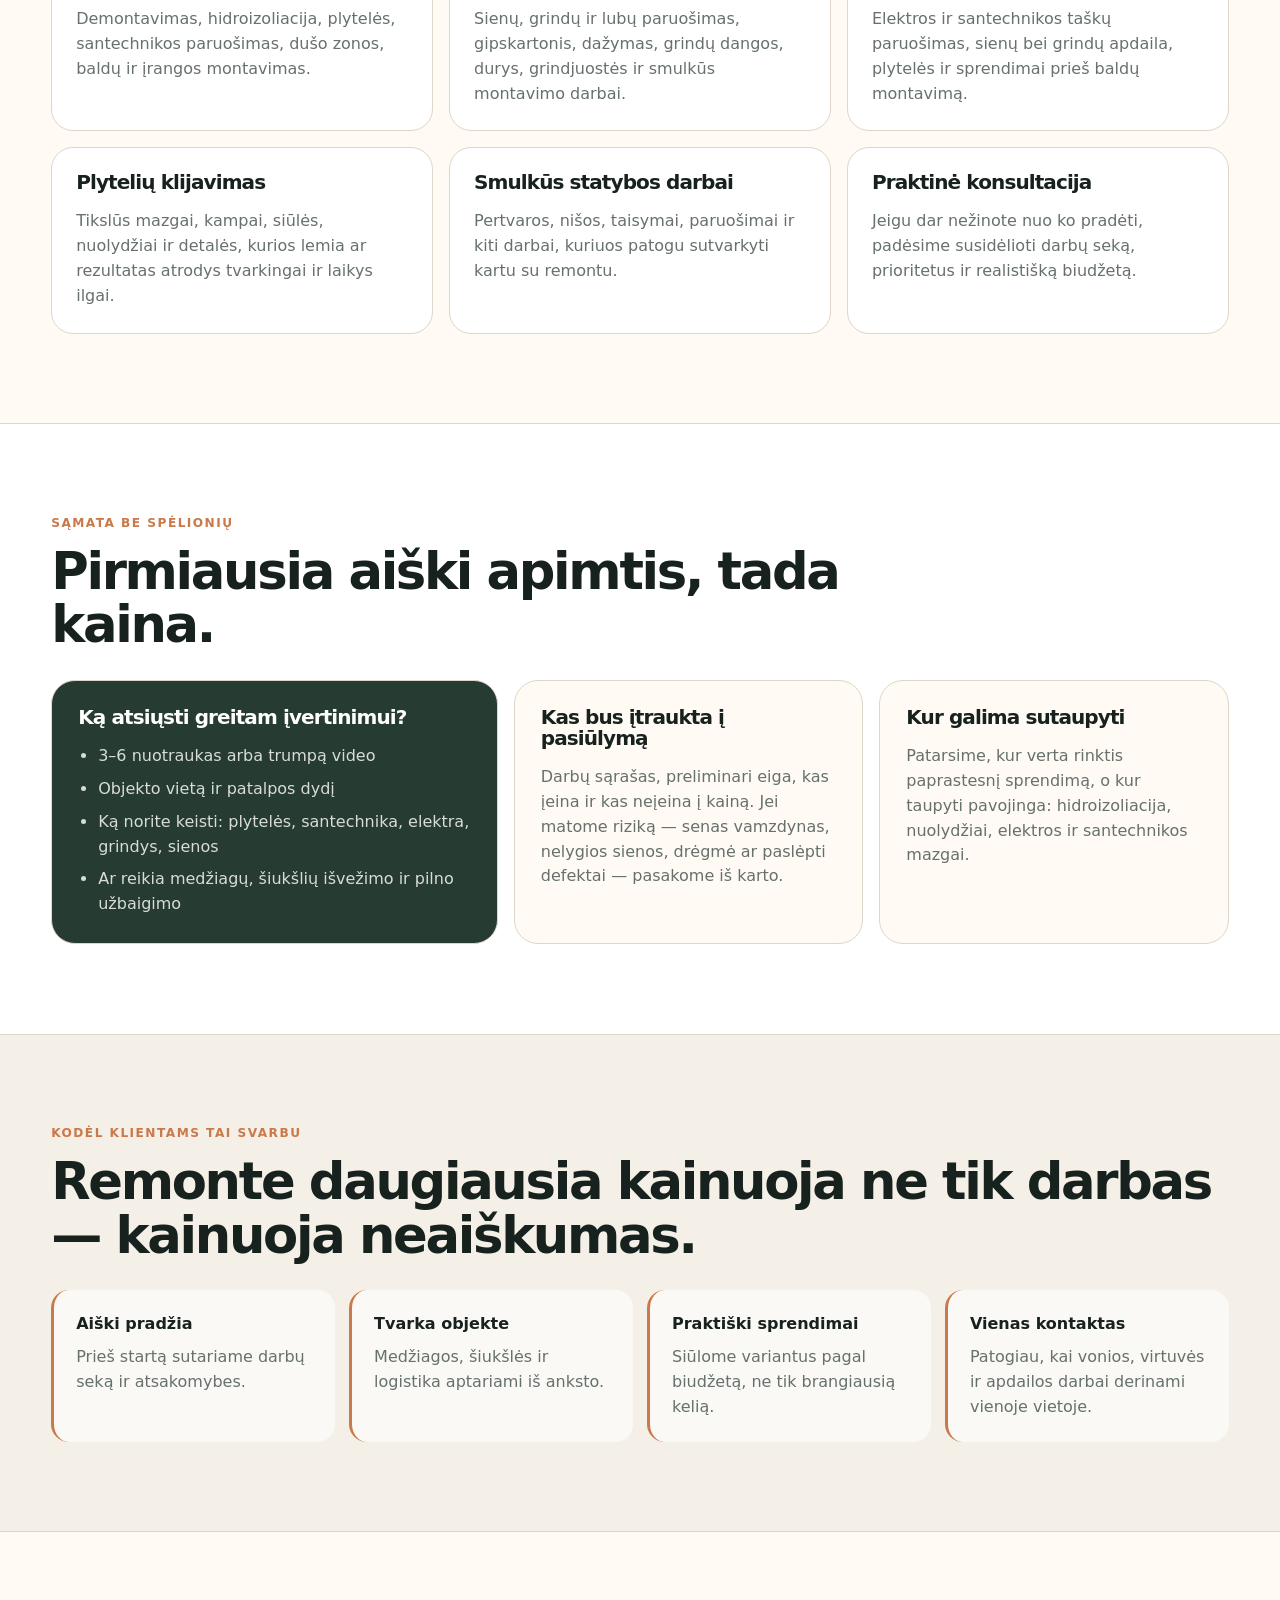
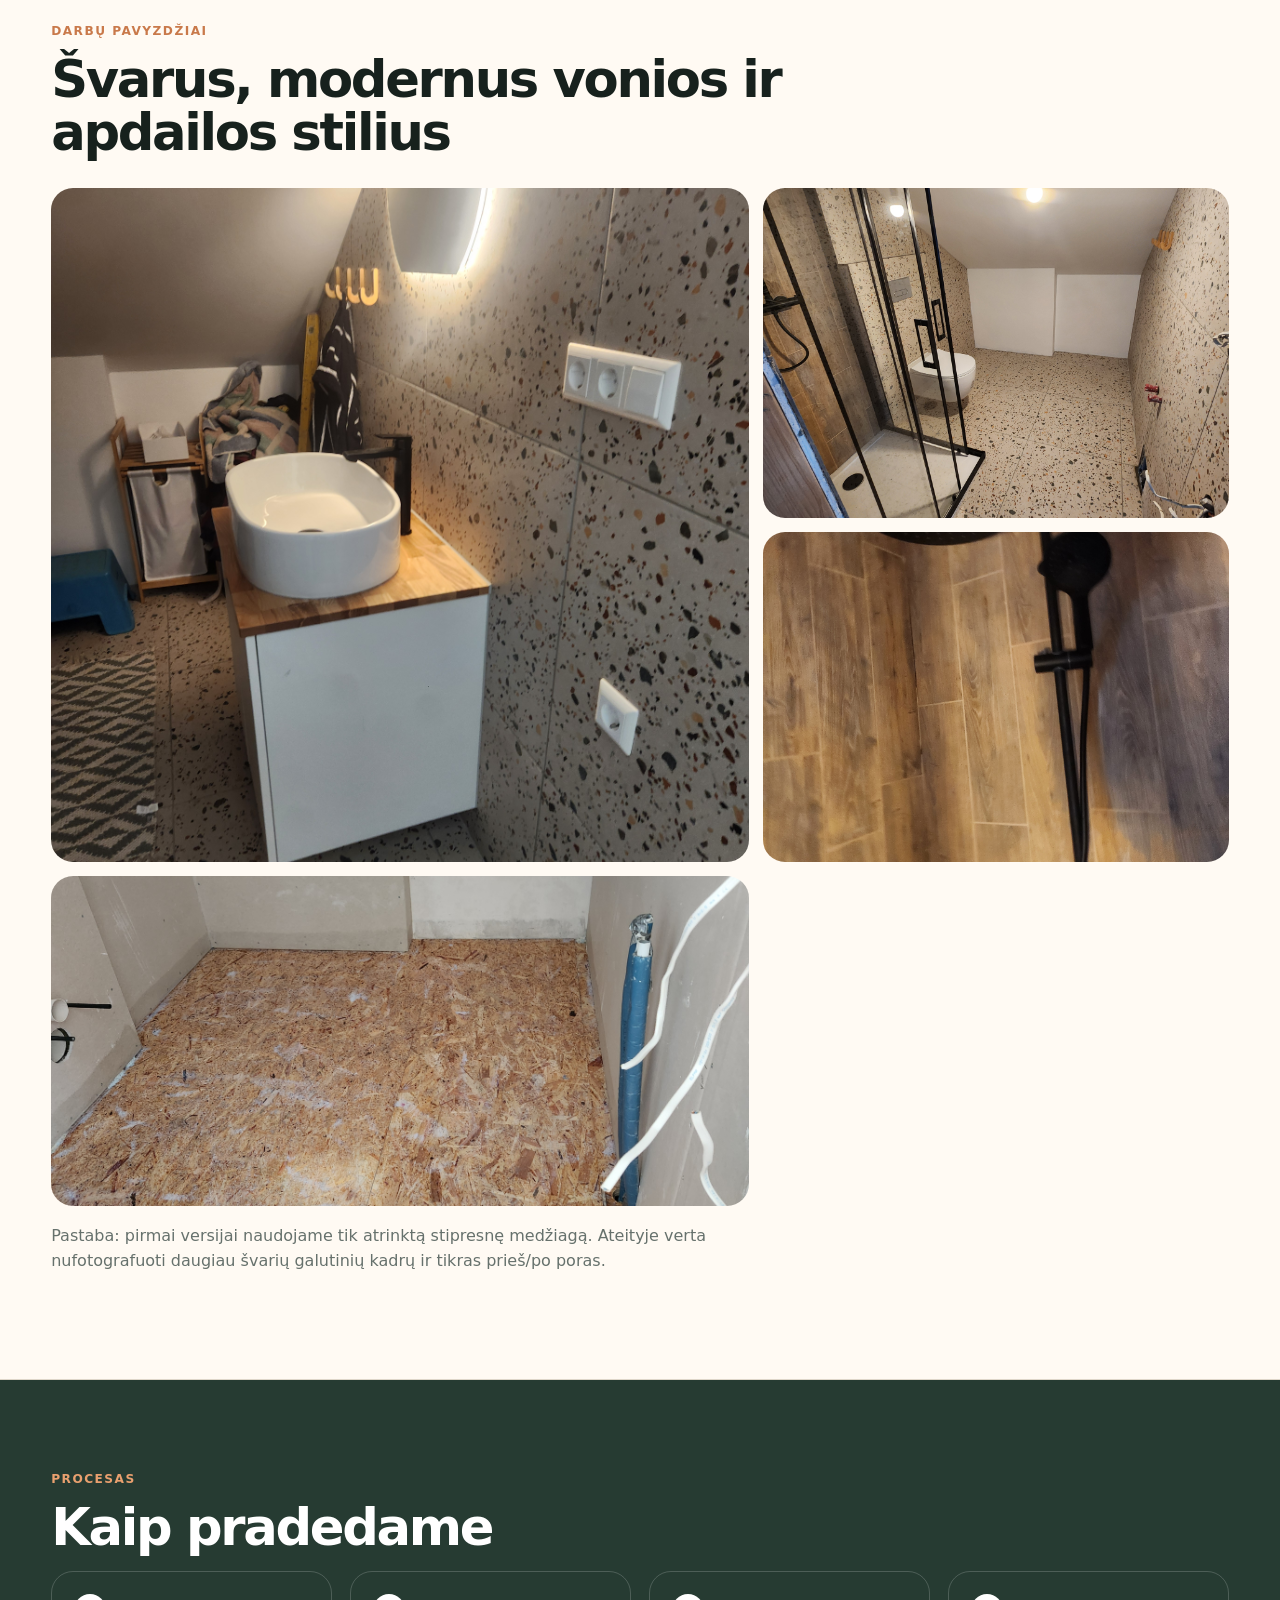
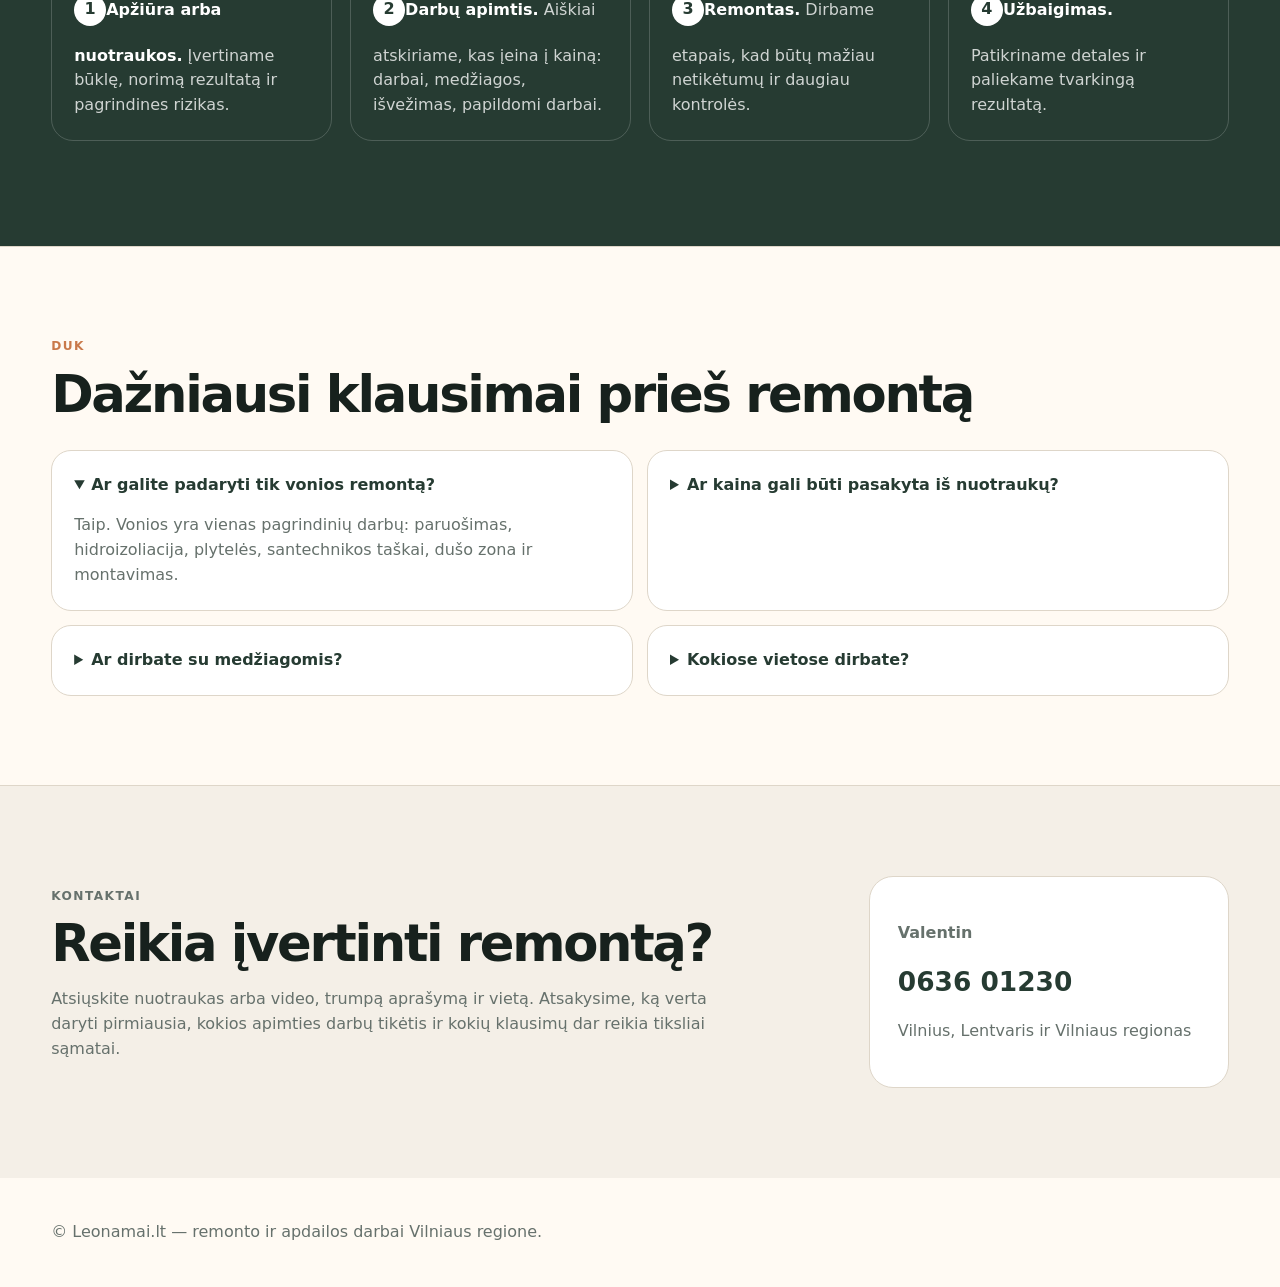
==== commit 5c5f5f6c: "Update published homepage copy" ====
--- a/docs/index.html
+++ b/docs/index.html
@@ -3,16 +3,15 @@
 <head>
   <meta charset="utf-8" />
   <meta name="viewport" content="width=device-width, initial-scale=1" />
-  <title>Leonamai.lt — vonios, virtuvės ir butų remontas Vilniaus regione</title>
-  <meta name="description" content="Vonios, virtuvės ir butų remontas Vilniuje, Lentvaryje ir Vilniaus regione. Tvarkingas darbas, aiški eiga, praktiški sprendimai." />
+  <title>LEONAMAI.LT — Jūsų būsto remontas be chaoso</title>
+  <meta name="description" content="Jūsų būsto remontas be chaoso Vilniuje ir Vilniaus apskrityje. Tvarkingas darbas, aiški eiga, praktiški sprendimai." />
   <link rel="stylesheet" href="styles.css" />
 </head>
 <body>
   <header class="site-header">
-    <a class="logo" href="#top">Leonamai<span>.lt</span></a>
+    <a class="logo" href="#top">LEONAMAI<span>.LT</span></a>
     <nav>
       <a href="#paslaugos">Paslaugos</a>
-      <a href="#kainos">Sąmata</a>
       <a href="#darbai">Darbai</a>
       <a href="#procesas">Procesas</a>
       <a href="#duk">DUK</a>
@@ -23,8 +22,8 @@
   <main id="top">
     <section class="hero">
       <div class="hero-copy">
-        <p class="eyebrow">Vilnius • Lentvaris • Vilniaus rajonas</p>
-        <h1>Vonios, virtuvės ir butų remontas be nereikalingo chaoso.</h1>
+        <p class="eyebrow">VILNIUS VILNIAUS APSKRITIS</p>
+        <h1>Jūsų būsto remontas be chaoso</h1>
         <p class="lead">Atliekame praktiškus, tvarkingus remonto darbus: nuo griovimo ir paruošimo iki plytelių, apdailos ir galutinio sutvarkymo.</p>
         <div class="actions">
           <a class="button" href="tel:+37063601230">Skambinti: 0636 01230</a>
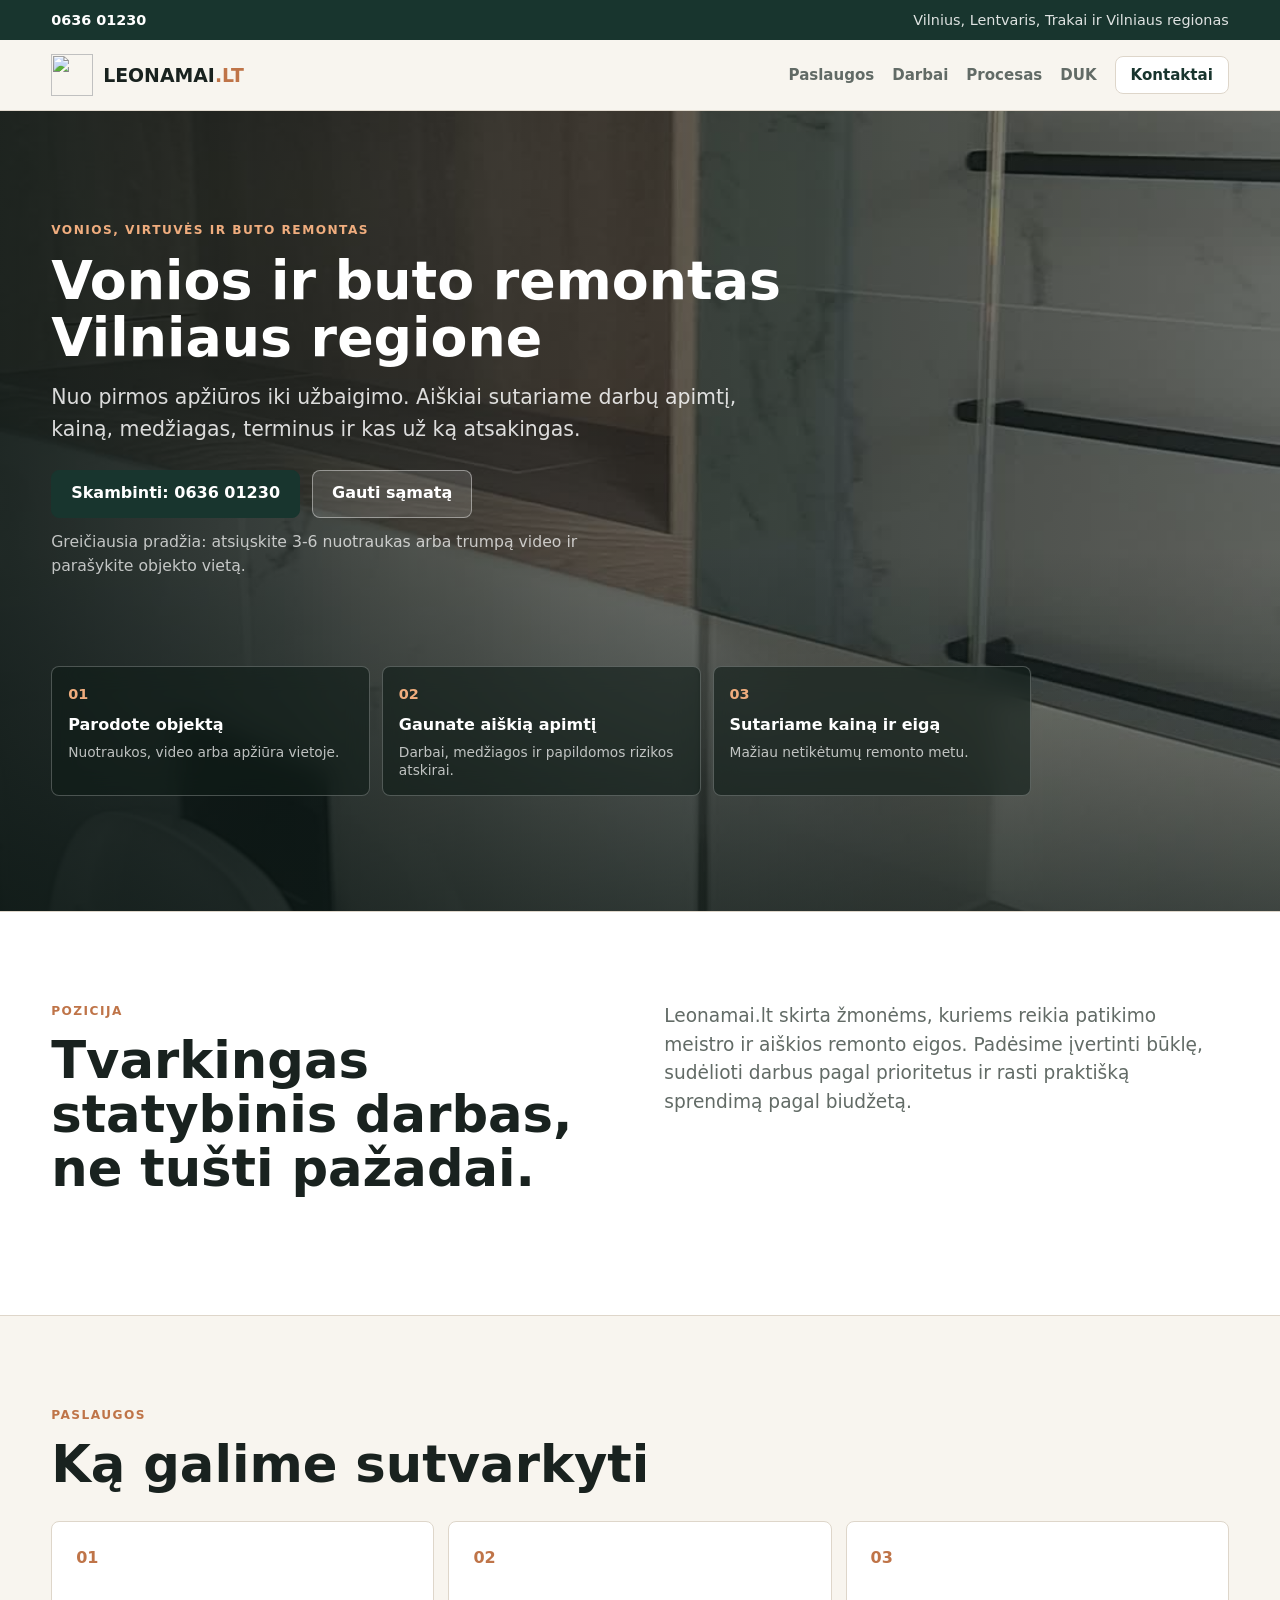
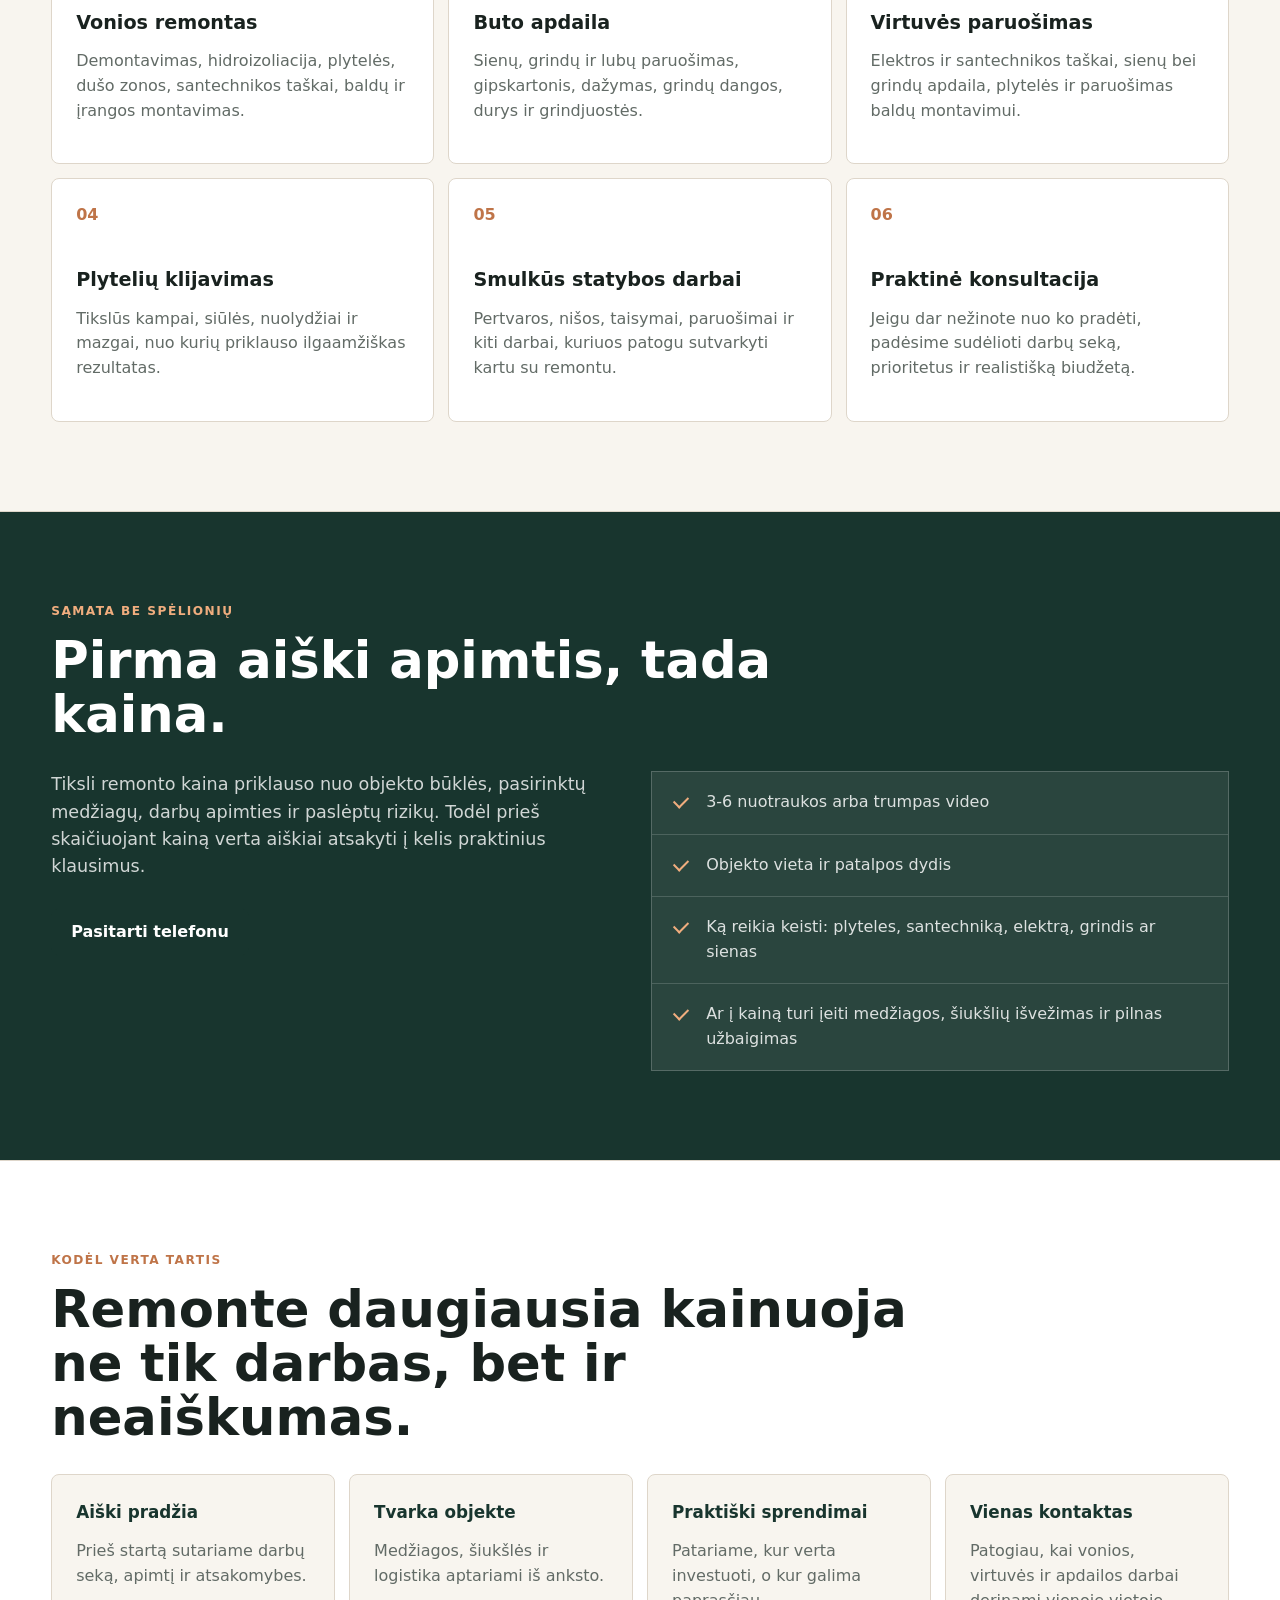
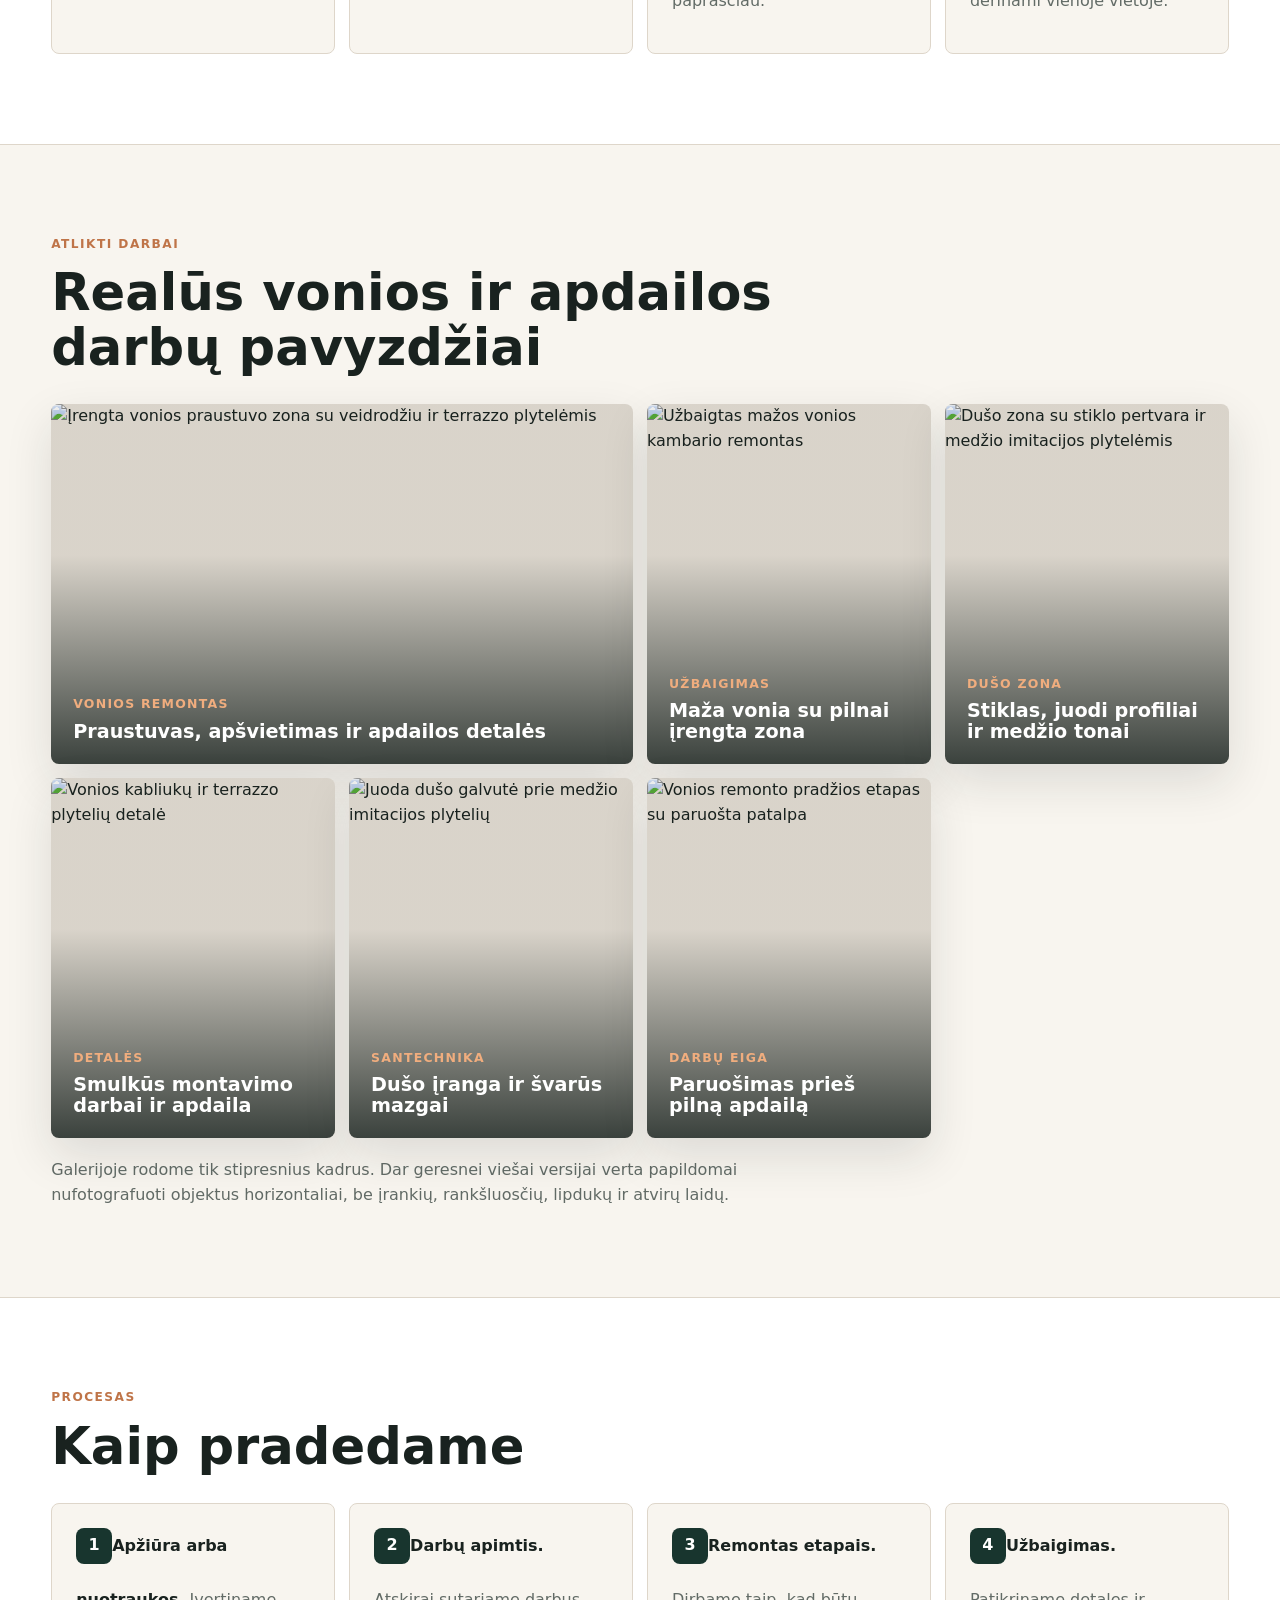
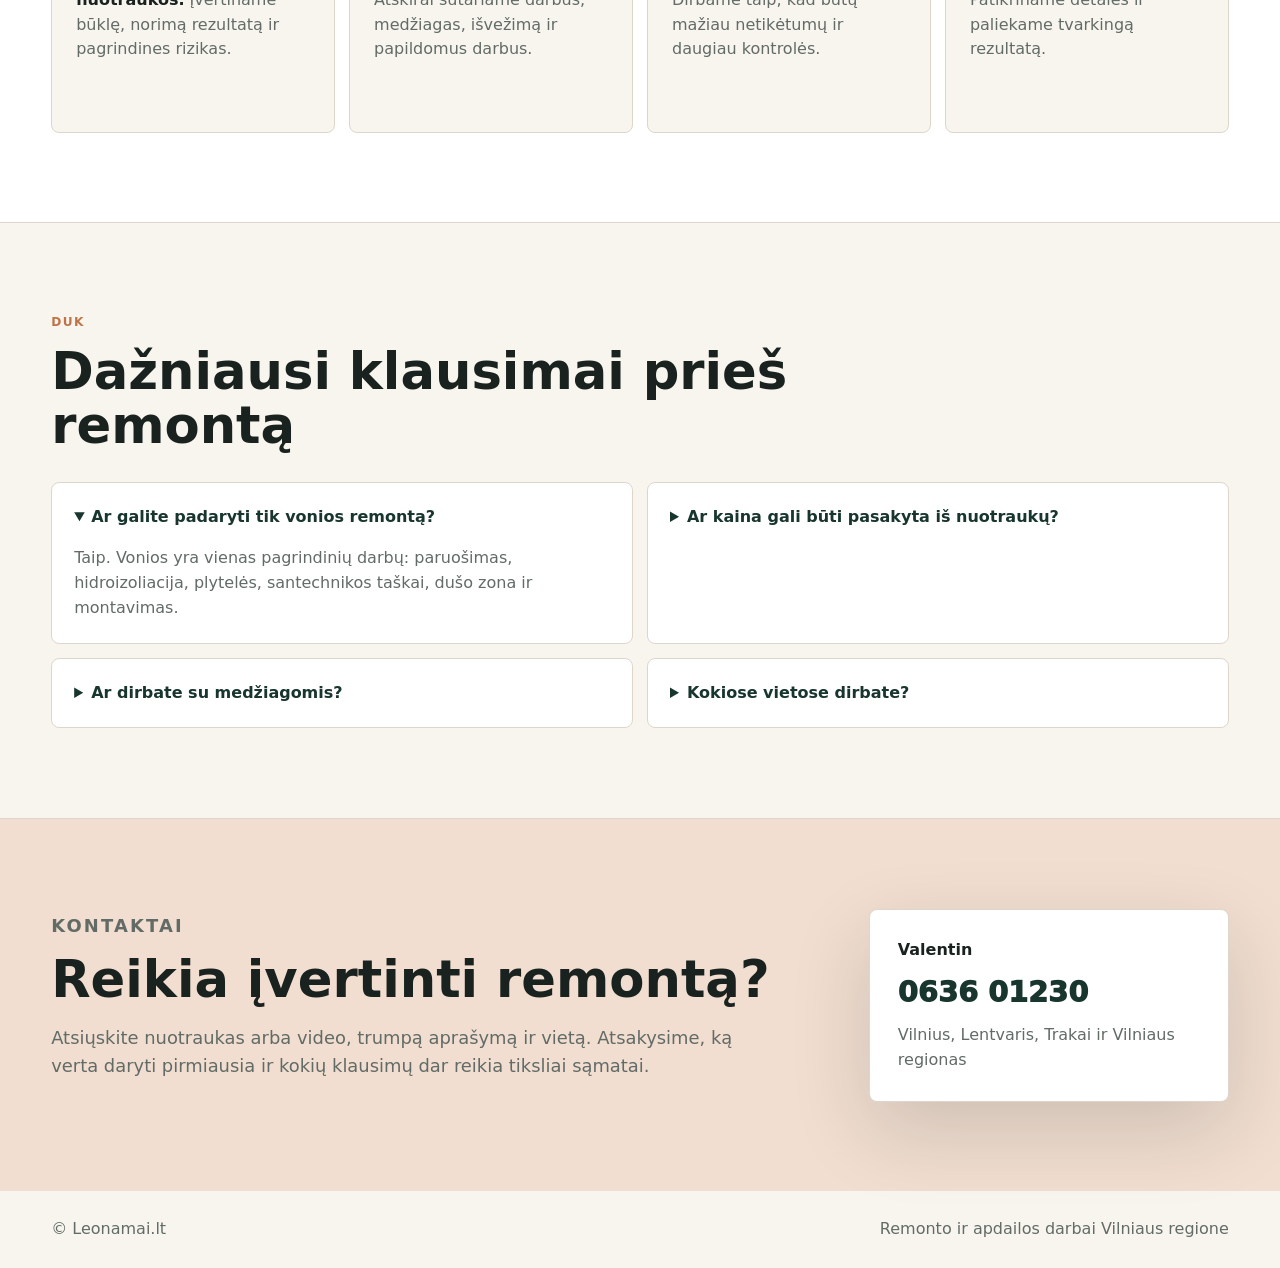
==== commit 818f1bfd: "Improve Leonamai hero conversion layout" ====
--- a/docs/index.html
+++ b/docs/index.html
@@ -3,81 +3,101 @@
 <head>
   <meta charset="utf-8" />
   <meta name="viewport" content="width=device-width, initial-scale=1" />
-  <title>LEONAMAI.LT — Jūsų būsto remontas be chaoso</title>
-  <meta name="description" content="Jūsų būsto remontas be chaoso Vilniuje ir Vilniaus apskrityje. Tvarkingas darbas, aiški eiga, praktiški sprendimai." />
+  <title>LEONAMAI.LT - būsto remontas Vilniuje ir Vilniaus regione</title>
+  <meta name="description" content="Tvarkingas vonios, virtuvės ir buto remontas Vilniuje, Lentvaryje, Trakuose ir Vilniaus regione. Aiški sąmata, darbų eiga ir praktiški sprendimai." />
+  <link rel="icon" href="assets/leonamai-logo.svg" type="image/svg+xml" />
   <link rel="stylesheet" href="styles.css" />
 </head>
 <body>
+  <div class="topbar">
+    <a href="tel:+37063601230">0636 01230</a>
+    <span>Vilnius, Lentvaris, Trakai ir Vilniaus regionas</span>
+  </div>
+
   <header class="site-header">
-    <a class="logo" href="#top">LEONAMAI<span>.LT</span></a>
-    <nav>
+    <a class="brand" href="#top" aria-label="Leonamai.lt">
+      <img src="assets/leonamai-logo.svg" alt="" />
+      <span>LEONAMAI<span>.LT</span></span>
+    </a>
+    <nav aria-label="Pagrindinė navigacija">
       <a href="#paslaugos">Paslaugos</a>
       <a href="#darbai">Darbai</a>
       <a href="#procesas">Procesas</a>
       <a href="#duk">DUK</a>
-      <a href="#kontaktai">Kontaktai</a>
+      <a class="nav-cta" href="#kontaktai">Kontaktai</a>
     </nav>
   </header>
 
   <main id="top">
     <section class="hero">
-      <div class="hero-copy">
-        <p class="eyebrow">VILNIUS VILNIAUS APSKRITIS</p>
-        <h1>Jūsų būsto remontas be chaoso</h1>
-        <p class="lead">Atliekame praktiškus, tvarkingus remonto darbus: nuo griovimo ir paruošimo iki plytelių, apdailos ir galutinio sutvarkymo.</p>
+      <div class="hero-media" aria-hidden="true">
+        <video class="hero-video-desktop" autoplay muted loop playsinline poster="assets/hero-video-frame.jpg">
+          <source src="assets/hero-video-web.mp4" type="video/mp4" />
+        </video>
+        <video class="hero-video-mobile" autoplay muted loop playsinline poster="assets/hero-video-mobile-frame.jpg">
+          <source src="assets/hero-video-mobile.mp4" type="video/mp4" />
+        </video>
+      </div>
+      <div class="hero-panel">
+        <p class="eyebrow">Vonios, virtuvės ir buto remontas</p>
+        <h1>Vonios ir buto remontas Vilniaus regione</h1>
+        <p class="lead">Nuo pirmos apžiūros iki užbaigimo. Aiškiai sutariame darbų apimtį, kainą, medžiagas, terminus ir kas už ką atsakingas.</p>
         <div class="actions">
           <a class="button" href="tel:+37063601230">Skambinti: 0636 01230</a>
-          <a class="button ghost" href="#kainos">Kaip gausiu sąmatą?</a>
+          <a class="button secondary" href="#kainos">Gauti sąmatą</a>
         </div>
-        <ul class="trust-list">
-          <li>Aiški darbų apimtis prieš pradedant</li>
-          <li>Vonios, virtuvės ir buto remontas iš vienų rankų</li>
-          <li>Medžiagos, šiukšlės ir papildomi darbai aptariami iš anksto</li>
-        </ul>
-      </div>
-      <figure class="hero-image hero-video">
-        <video autoplay muted loop playsinline poster="assets/hero-video-frame.jpg" aria-label="Moderniai įrengtos vonios vaizdo įrašas">
-          <source src="assets/hero-video-web.mp4" type="video/mp4" />
-          <img src="assets/hero-bathroom.jpg" alt="Moderniai įrengta vonia su terrazzo plytelėmis ir medžio spalvos baldais" />
-        </video>
-      </figure>
+        <p class="hero-note">Greičiausia pradžia: atsiųskite 3-6 nuotraukas arba trumpą video ir parašykite objekto vietą.</p>
+      </div>
+      <div class="hero-facts" aria-label="Kaip užsisakyti remontą">
+        <div><strong>01</strong><span>Parodote objektą</span><p>Nuotraukos, video arba apžiūra vietoje.</p></div>
+        <div><strong>02</strong><span>Gaunate aiškią apimtį</span><p>Darbai, medžiagos ir papildomos rizikos atskirai.</p></div>
+        <div><strong>03</strong><span>Sutariame kainą ir eigą</span><p>Mažiau netikėtumų remonto metu.</p></div>
+      </div>
     </section>
 
     <section class="section intro">
-      <div>
+      <div class="section-title">
         <p class="eyebrow">Pozicija</p>
-        <h2>Ne „gražūs pažadai“, o normalus statybinis darbas.</h2>
-      </div>
-      <p>Leonamai.lt orientuojasi į žmones, kuriems reikia patikimo meistro ir aiškios remonto eigos. Padėsime įvertinti būklę, sudėlioti darbus pagal prioritetus ir rasti praktišką sprendimą pagal biudžetą — be tuščių pažadų ir miglotų „paskui susitarsim“ situacijų.</p>
+        <h2>Tvarkingas statybinis darbas, ne tušti pažadai.</h2>
+      </div>
+      <p>Leonamai.lt skirta žmonėms, kuriems reikia patikimo meistro ir aiškios remonto eigos. Padėsime įvertinti būklę, sudėlioti darbus pagal prioritetus ir rasti praktišką sprendimą pagal biudžetą.</p>
     </section>
 
     <section id="paslaugos" class="section services">
-      <p class="eyebrow">Paslaugos</p>
-      <h2>Ką galime padaryti</h2>
-      <div class="cards">
-        <article>
+      <div class="section-title">
+        <p class="eyebrow">Paslaugos</p>
+        <h2>Ką galime sutvarkyti</h2>
+      </div>
+      <div class="service-grid">
+        <article>
+          <span>01</span>
           <h3>Vonios remontas</h3>
-          <p>Demontavimas, hidroizoliacija, plytelės, santechnikos paruošimas, dušo zonos, baldų ir įrangos montavimas.</p>
-        </article>
-        <article>
-          <h3>Buto apdaila iki baldų</h3>
-          <p>Sienų, grindų ir lubų paruošimas, gipskartonis, dažymas, grindų dangos, durys, grindjuostės ir smulkūs montavimo darbai.</p>
-        </article>
-        <article>
+          <p>Demontavimas, hidroizoliacija, plytelės, dušo zonos, santechnikos taškai, baldų ir įrangos montavimas.</p>
+        </article>
+        <article>
+          <span>02</span>
+          <h3>Buto apdaila</h3>
+          <p>Sienų, grindų ir lubų paruošimas, gipskartonis, dažymas, grindų dangos, durys ir grindjuostės.</p>
+        </article>
+        <article>
+          <span>03</span>
           <h3>Virtuvės paruošimas</h3>
-          <p>Elektros ir santechnikos taškų paruošimas, sienų bei grindų apdaila, plytelės ir sprendimai prieš baldų montavimą.</p>
-        </article>
-        <article>
+          <p>Elektros ir santechnikos taškai, sienų bei grindų apdaila, plytelės ir paruošimas baldų montavimui.</p>
+        </article>
+        <article>
+          <span>04</span>
           <h3>Plytelių klijavimas</h3>
-          <p>Tikslūs mazgai, kampai, siūlės, nuolydžiai ir detalės, kurios lemia ar rezultatas atrodys tvarkingai ir laikys ilgai.</p>
-        </article>
-        <article>
+          <p>Tikslūs kampai, siūlės, nuolydžiai ir mazgai, nuo kurių priklauso ilgaamžiškas rezultatas.</p>
+        </article>
+        <article>
+          <span>05</span>
           <h3>Smulkūs statybos darbai</h3>
           <p>Pertvaros, nišos, taisymai, paruošimai ir kiti darbai, kuriuos patogu sutvarkyti kartu su remontu.</p>
         </article>
         <article>
+          <span>06</span>
           <h3>Praktinė konsultacija</h3>
-          <p>Jeigu dar nežinote nuo ko pradėti, padėsime susidėlioti darbų seką, prioritetus ir realistišką biudžetą.</p>
+          <p>Jeigu dar nežinote nuo ko pradėti, padėsime sudėlioti darbų seką, prioritetus ir realistišką biudžetą.</p>
         </article>
       </div>
     </section>
@@ -85,68 +105,105 @@
     <section id="kainos" class="section estimate">
       <div class="section-title">
         <p class="eyebrow">Sąmata be spėlionių</p>
-        <h2>Pirmiausia aiški apimtis, tada kaina.</h2>
+        <h2>Pirma aiški apimtis, tada kaina.</h2>
       </div>
       <div class="estimate-grid">
-        <article class="estimate-card strong">
-          <h3>Ką atsiųsti greitam įvertinimui?</h3>
-          <ul>
-            <li>3–6 nuotraukas arba trumpą video</li>
-            <li>Objekto vietą ir patalpos dydį</li>
-            <li>Ką norite keisti: plytelės, santechnika, elektra, grindys, sienos</li>
-            <li>Ar reikia medžiagų, šiukšlių išvežimo ir pilno užbaigimo</li>
-          </ul>
-        </article>
-        <article class="estimate-card">
-          <h3>Kas bus įtraukta į pasiūlymą</h3>
-          <p>Darbų sąrašas, preliminari eiga, kas įeina ir kas neįeina į kainą. Jei matome riziką — senas vamzdynas, nelygios sienos, drėgmė ar paslėpti defektai — pasakome iš karto.</p>
-        </article>
-        <article class="estimate-card">
-          <h3>Kur galima sutaupyti</h3>
-          <p>Patarsime, kur verta rinktis paprastesnį sprendimą, o kur taupyti pavojinga: hidroizoliacija, nuolydžiai, elektros ir santechnikos mazgai.</p>
-        </article>
-      </div>
-    </section>
-
-    <section class="section proof">
-      <p class="eyebrow">Kodėl klientams tai svarbu</p>
-      <h2>Remonte daugiausia kainuoja ne tik darbas — kainuoja neaiškumas.</h2>
-      <div class="proof-list">
-        <div><strong>Aiški pradžia</strong><span>Prieš startą sutariame darbų seką ir atsakomybes.</span></div>
+        <div class="estimate-copy">
+          <p>Tiksli remonto kaina priklauso nuo objekto būklės, pasirinktų medžiagų, darbų apimties ir paslėptų rizikų. Todėl prieš skaičiuojant kainą verta aiškiai atsakyti į kelis praktinius klausimus.</p>
+          <a class="button" href="tel:+37063601230">Pasitarti telefonu</a>
+        </div>
+        <ul class="check-list">
+          <li>3-6 nuotraukos arba trumpas video</li>
+          <li>Objekto vieta ir patalpos dydis</li>
+          <li>Ką reikia keisti: plyteles, santechniką, elektrą, grindis ar sienas</li>
+          <li>Ar į kainą turi įeiti medžiagos, šiukšlių išvežimas ir pilnas užbaigimas</li>
+        </ul>
+      </div>
+    </section>
+
+    <section class="section proof-strip">
+      <div class="section-title">
+        <p class="eyebrow">Kodėl verta tartis</p>
+        <h2>Remonte daugiausia kainuoja ne tik darbas, bet ir neaiškumas.</h2>
+      </div>
+      <div class="proof-grid">
+        <div><strong>Aiški pradžia</strong><span>Prieš startą sutariame darbų seką, apimtį ir atsakomybes.</span></div>
         <div><strong>Tvarka objekte</strong><span>Medžiagos, šiukšlės ir logistika aptariami iš anksto.</span></div>
-        <div><strong>Praktiški sprendimai</strong><span>Siūlome variantus pagal biudžetą, ne tik brangiausią kelią.</span></div>
+        <div><strong>Praktiški sprendimai</strong><span>Patariame, kur verta investuoti, o kur galima paprasčiau.</span></div>
         <div><strong>Vienas kontaktas</strong><span>Patogiau, kai vonios, virtuvės ir apdailos darbai derinami vienoje vietoje.</span></div>
       </div>
     </section>
 
     <section id="darbai" class="section work">
       <div class="section-title">
-        <p class="eyebrow">Darbų pavyzdžiai</p>
-        <h2>Švarus, modernus vonios ir apdailos stilius</h2>
-      </div>
-      <div class="gallery">
-        <img src="assets/bathroom-1.jpg" alt="Vonios kambario apdailos darbų pavyzdys" />
-        <img src="assets/bathroom-2.jpg" alt="Vonios kambario plytelių ir įrangos pavyzdys" />
-        <img src="assets/tiling-detail.jpg" alt="Plytelių klijavimo detalė" />
-        <img src="assets/before-work.jpg" alt="Remonto darbų pradžios ir paruošimo etapas" />
-      </div>
-      <p class="note">Pastaba: pirmai versijai naudojame tik atrinktą stipresnę medžiagą. Ateityje verta nufotografuoti daugiau švarių galutinių kadrų ir tikras prieš/po poras.</p>
+        <p class="eyebrow">Atlikti darbai</p>
+        <h2>Realūs vonios ir apdailos darbų pavyzdžiai</h2>
+      </div>
+      <div class="project-grid">
+        <article class="project-card large">
+          <img src="assets/project-vanity.jpg" alt="Įrengta vonios praustuvo zona su veidrodžiu ir terrazzo plytelėmis" />
+          <div>
+            <p>Vonios remontas</p>
+            <h3>Praustuvas, apšvietimas ir apdailos detalės</h3>
+          </div>
+        </article>
+        <article class="project-card">
+          <img src="assets/project-finished-bath.jpg" alt="Užbaigtas mažos vonios kambario remontas" />
+          <div>
+            <p>Užbaigimas</p>
+            <h3>Maža vonia su pilnai įrengta zona</h3>
+          </div>
+        </article>
+        <article class="project-card">
+          <img src="assets/project-shower.jpg" alt="Dušo zona su stiklo pertvara ir medžio imitacijos plytelėmis" />
+          <div>
+            <p>Dušo zona</p>
+            <h3>Stiklas, juodi profiliai ir medžio tonai</h3>
+          </div>
+        </article>
+        <article class="project-card">
+          <img src="assets/project-hooks.jpg" alt="Vonios kabliukų ir terrazzo plytelių detalė" />
+          <div>
+            <p>Detalės</p>
+            <h3>Smulkūs montavimo darbai ir apdaila</h3>
+          </div>
+        </article>
+        <article class="project-card">
+          <img src="assets/project-shower-detail.jpg" alt="Juoda dušo galvutė prie medžio imitacijos plytelių" />
+          <div>
+            <p>Santechnika</p>
+            <h3>Dušo įranga ir švarūs mazgai</h3>
+          </div>
+        </article>
+        <article class="project-card">
+          <img src="assets/project-before.jpg" alt="Vonios remonto pradžios etapas su paruošta patalpa" />
+          <div>
+            <p>Darbų eiga</p>
+            <h3>Paruošimas prieš pilną apdailą</h3>
+          </div>
+        </article>
+      </div>
+      <p class="note">Galerijoje rodome tik stipresnius kadrus. Dar geresnei viešai versijai verta papildomai nufotografuoti objektus horizontaliai, be įrankių, rankšluosčių, lipdukų ir atvirų laidų.</p>
     </section>
 
     <section id="procesas" class="section process">
-      <p class="eyebrow">Procesas</p>
-      <h2>Kaip pradedame</h2>
+      <div class="section-title">
+        <p class="eyebrow">Procesas</p>
+        <h2>Kaip pradedame</h2>
+      </div>
       <ol>
         <li><strong>Apžiūra arba nuotraukos.</strong> Įvertiname būklę, norimą rezultatą ir pagrindines rizikas.</li>
-        <li><strong>Darbų apimtis.</strong> Aiškiai atskiriame, kas įeina į kainą: darbai, medžiagos, išvežimas, papildomi darbai.</li>
-        <li><strong>Remontas.</strong> Dirbame etapais, kad būtų mažiau netikėtumų ir daugiau kontrolės.</li>
+        <li><strong>Darbų apimtis.</strong> Atskirai sutariame darbus, medžiagas, išvežimą ir papildomus darbus.</li>
+        <li><strong>Remontas etapais.</strong> Dirbame taip, kad būtų mažiau netikėtumų ir daugiau kontrolės.</li>
         <li><strong>Užbaigimas.</strong> Patikriname detales ir paliekame tvarkingą rezultatą.</li>
       </ol>
     </section>
 
     <section id="duk" class="section faq">
-      <p class="eyebrow">DUK</p>
-      <h2>Dažniausi klausimai prieš remontą</h2>
+      <div class="section-title">
+        <p class="eyebrow">DUK</p>
+        <h2>Dažniausi klausimai prieš remontą</h2>
+      </div>
       <div class="faq-grid">
         <details open>
           <summary>Ar galite padaryti tik vonios remontą?</summary>
@@ -154,7 +211,7 @@
         </details>
         <details>
           <summary>Ar kaina gali būti pasakyta iš nuotraukų?</summary>
-          <p>Iš nuotraukų galima duoti orientaciją. Tikslesnei sąmatai reikia aiškios darbų apimties arba apžiūros, nes paslėpti defektai labai keičia kainą.</p>
+          <p>Iš nuotraukų galima duoti orientaciją. Tikslesnei sąmatai reikia aiškios darbų apimties arba apžiūros.</p>
         </details>
         <details>
           <summary>Ar dirbate su medžiagomis?</summary>
@@ -171,18 +228,19 @@
       <div>
         <p class="eyebrow">Kontaktai</p>
         <h2>Reikia įvertinti remontą?</h2>
-        <p>Atsiųskite nuotraukas arba video, trumpą aprašymą ir vietą. Atsakysime, ką verta daryti pirmiausia, kokios apimties darbų tikėtis ir kokių klausimų dar reikia tiksliai sąmatai.</p>
-      </div>
-      <div class="contact-card">
-        <p><strong>Valentin</strong></p>
+        <p>Atsiųskite nuotraukas arba video, trumpą aprašymą ir vietą. Atsakysime, ką verta daryti pirmiausia ir kokių klausimų dar reikia tiksliai sąmatai.</p>
+      </div>
+      <address>
+        <strong>Valentin</strong>
         <a href="tel:+37063601230">0636 01230</a>
-        <p>Vilnius, Lentvaris ir Vilniaus regionas</p>
-      </div>
+        <span>Vilnius, Lentvaris, Trakai ir Vilniaus regionas</span>
+      </address>
     </section>
   </main>
 
   <footer>
-    <p>© Leonamai.lt — remonto ir apdailos darbai Vilniaus regione.</p>
+    <span>© Leonamai.lt</span>
+    <span>Remonto ir apdailos darbai Vilniaus regione</span>
   </footer>
 </body>
 </html>
--- a/docs/styles.css
+++ b/docs/styles.css
@@ -1,16 +1,21 @@
 :root {
-  --ink: #17211d;
-  --muted: #66716c;
-  --cream: #f4efe7;
-  --paper: #fffaf3;
-  --sage: #7d9485;
-  --forest: #263b32;
-  --line: #ded6c9;
-  --accent: #c9794a;
+  --ink: #19221f;
+  --muted: #626b66;
+  --paper: #f8f5ef;
+  --white: #ffffff;
+  --soft: #ebe4da;
+  --line: #ded6ca;
+  --forest: #18352e;
+  --forest-2: #25483e;
+  --accent: #bf7448;
+  --accent-soft: #f1ded0;
+  --shadow: 0 28px 80px rgba(25, 34, 31, .16);
 }
 
 * { box-sizing: border-box; }
+
 html { scroll-behavior: smooth; }
+
 body {
   margin: 0;
   font-family: Inter, ui-sans-serif, system-ui, -apple-system, BlinkMacSystemFont, "Segoe UI", sans-serif;
@@ -18,242 +23,653 @@
   background: var(--paper);
   line-height: 1.55;
 }
-img { max-width: 100%; display: block; }
+
+img,
+video {
+  display: block;
+  max-width: 100%;
+}
+
 a { color: inherit; }
+
+.topbar {
+  display: flex;
+  justify-content: space-between;
+  gap: 18px;
+  padding: 9px clamp(18px, 4vw, 58px);
+  background: var(--forest);
+  color: rgba(255, 255, 255, .86);
+  font-size: .9rem;
+}
+
+.topbar a {
+  color: #fff;
+  font-weight: 800;
+  text-decoration: none;
+}
 
 .site-header {
   position: sticky;
   top: 0;
-  z-index: 10;
+  z-index: 20;
   display: flex;
+  align-items: center;
   justify-content: space-between;
+  gap: 24px;
+  padding: 14px clamp(18px, 4vw, 58px);
+  background: rgba(248, 245, 239, .92);
+  border-bottom: 1px solid rgba(222, 214, 202, .86);
+  backdrop-filter: blur(18px);
+}
+
+.brand {
+  display: inline-flex;
   align-items: center;
-  gap: 24px;
-  padding: 18px clamp(18px, 4vw, 56px);
-  background: rgba(255, 250, 243, .9);
-  backdrop-filter: blur(14px);
-  border-bottom: 1px solid var(--line);
-}
-.logo {
-  font-weight: 800;
-  letter-spacing: -.04em;
+  gap: 10px;
   text-decoration: none;
-  font-size: 1.35rem;
-}
-.logo span { color: var(--sage); }
-nav { display: flex; gap: 20px; flex-wrap: wrap; font-size: .95rem; }
-nav a { text-decoration: none; color: var(--muted); }
+  font-weight: 900;
+}
+
+.brand img {
+  width: 42px;
+  height: 42px;
+}
+
+.brand > span {
+  font-size: 1.18rem;
+}
+
+.brand span span { color: var(--accent); }
+
+nav {
+  display: flex;
+  align-items: center;
+  gap: 18px;
+  flex-wrap: wrap;
+  font-size: .94rem;
+}
+
+nav a {
+  color: var(--muted);
+  text-decoration: none;
+  font-weight: 700;
+}
+
 nav a:hover { color: var(--ink); }
 
+.nav-cta {
+  min-height: 38px;
+  display: inline-flex;
+  align-items: center;
+  padding: 0 15px;
+  border: 1px solid var(--line);
+  border-radius: 8px;
+  background: var(--white);
+  color: var(--forest);
+}
+
 .hero {
-  display: grid;
-  grid-template-columns: minmax(0, 1fr) minmax(320px, 560px);
-  gap: clamp(28px, 5vw, 72px);
-  align-items: center;
-  padding: clamp(36px, 7vw, 92px) clamp(18px, 4vw, 56px) 56px;
-}
-.hero-copy { max-width: 720px; }
+  position: relative;
+  min-height: calc(100vh - 100px);
+  display: grid;
+  align-items: start;
+  padding: clamp(30px, 5vw, 58px) clamp(18px, 4vw, 58px);
+  overflow: hidden;
+  background: var(--forest);
+  color: #fff;
+}
+
+.hero-media {
+  position: absolute;
+  inset: 0;
+}
+
+.hero-media::after {
+  content: "";
+  position: absolute;
+  inset: 0;
+  background:
+    linear-gradient(90deg, rgba(13, 24, 21, .86) 0%, rgba(13, 24, 21, .56) 42%, rgba(13, 24, 21, .24) 100%),
+    linear-gradient(0deg, rgba(13, 24, 21, .62) 0%, rgba(13, 24, 21, 0) 45%);
+}
+
+.hero-media video {
+  width: 100%;
+  height: 100%;
+  object-fit: cover;
+}
+
+.hero-video-mobile { display: none; }
+
+@media (max-width: 700px) {
+  .hero-video-desktop { display: none; }
+  .hero-video-mobile { display: block; }
+}
+
+.hero-panel {
+  position: relative;
+  z-index: 1;
+  max-width: 760px;
+  padding-top: 52px;
+}
+
 .eyebrow {
   margin: 0 0 12px;
   color: var(--accent);
-  font-weight: 800;
+  font-size: .76rem;
+  font-weight: 900;
+  letter-spacing: .12em;
   text-transform: uppercase;
-  letter-spacing: .12em;
-  font-size: .76rem;
-}
-h1, h2, h3 { line-height: 1.05; letter-spacing: -.045em; margin: 0; }
-h1 { font-size: clamp(2.55rem, 7vw, 5.8rem); }
-h2 { font-size: clamp(2rem, 4vw, 3.6rem); }
-h3 { font-size: 1.25rem; }
-.lead { font-size: clamp(1.05rem, 2vw, 1.35rem); color: var(--muted); max-width: 620px; }
-.actions { display: flex; gap: 12px; flex-wrap: wrap; margin: 28px 0; }
+}
+
+.hero .eyebrow { color: #f0ad7e; }
+
+h1,
+h2,
+h3 {
+  margin: 0;
+  line-height: 1.06;
+  letter-spacing: 0;
+}
+
+h1 {
+  max-width: 820px;
+  font-size: clamp(2.25rem, 4.2vw, 3.65rem);
+}
+
+h2 {
+  max-width: 880px;
+  font-size: clamp(2rem, 4vw, 3.65rem);
+}
+
+h3 { font-size: 1.2rem; }
+
+.lead {
+  max-width: 690px;
+  margin: 16px 0 0;
+  color: rgba(255, 255, 255, .84);
+  font-size: clamp(1.04rem, 1.7vw, 1.28rem);
+}
+
+.actions {
+  display: flex;
+  gap: 12px;
+  flex-wrap: wrap;
+  margin-top: 24px;
+}
+
 .button {
   display: inline-flex;
   align-items: center;
   justify-content: center;
   min-height: 48px;
-  padding: 0 20px;
-  border-radius: 999px;
+  padding: 0 19px;
+  border: 1px solid var(--forest);
+  border-radius: 8px;
   background: var(--forest);
   color: #fff;
+  font-weight: 850;
   text-decoration: none;
-  font-weight: 750;
-}
-.button.ghost { background: transparent; color: var(--forest); border: 1px solid var(--line); }
-.trust-list { padding-left: 18px; color: var(--muted); }
-.trust-list li + li { margin-top: 6px; }
-.hero-image {
+}
+
+.button.secondary {
+  border-color: rgba(255, 255, 255, .42);
+  background: rgba(255, 255, 255, .12);
+  color: #fff;
+}
+
+.estimate .button { margin-top: 10px; }
+
+.hero-note {
+  max-width: 560px;
+  margin: 12px 0 0;
+  color: rgba(255, 255, 255, .72);
+  font-size: .98rem;
+}
+
+.hero-facts {
+  position: relative;
+  z-index: 1;
+  display: grid;
+  grid-template-columns: repeat(3, minmax(0, 1fr));
+  gap: 12px;
+  width: min(100%, 980px);
+  margin-top: clamp(18px, 3vw, 30px);
+}
+
+.hero-facts div {
+  min-height: 92px;
+  padding: 16px;
+  border: 1px solid rgba(255, 255, 255, .24);
+  border-radius: 8px;
+  background: rgba(15, 28, 24, .62);
+  backdrop-filter: blur(12px);
+}
+
+.hero-facts strong {
+  display: block;
+  margin-bottom: 8px;
+  color: #f0ad7e;
+  font-size: .9rem;
+}
+
+.hero-facts span {
+  display: block;
+  color: #fff;
+  font-weight: 900;
+}
+
+.hero-facts p {
+  margin: 5px 0 0;
+  color: rgba(255, 255, 255, .72);
+  font-size: .86rem;
+  line-height: 1.32;
+}
+
+.section {
+  padding: clamp(54px, 7vw, 96px) clamp(18px, 4vw, 58px);
+  border-top: 1px solid var(--line);
+}
+
+.section-title {
+  max-width: 900px;
+  margin-bottom: 30px;
+}
+
+.intro {
+  display: grid;
+  grid-template-columns: minmax(0, .95fr) minmax(0, 1fr);
+  gap: clamp(28px, 6vw, 84px);
+  background: var(--white);
+}
+
+.intro > p {
   margin: 0;
-  border-radius: 28px;
+  color: var(--muted);
+  font-size: 1.16rem;
+}
+
+.service-grid {
+  display: grid;
+  grid-template-columns: repeat(3, minmax(0, 1fr));
+  gap: 14px;
+}
+
+.service-grid article,
+details,
+address {
+  border: 1px solid var(--line);
+  border-radius: 8px;
+  background: var(--white);
+}
+
+.service-grid article {
+  min-height: 230px;
+  padding: 24px;
+}
+
+.service-grid span {
+  display: inline-flex;
+  margin-bottom: 42px;
+  color: var(--accent);
+  font-weight: 900;
+}
+
+.service-grid p,
+.estimate-copy p,
+.note,
+details p,
+.contact p {
+  color: var(--muted);
+}
+
+.estimate {
+  background: var(--forest);
+  color: #fff;
+}
+
+.estimate .eyebrow { color: #f0ad7e; }
+
+.estimate-grid {
+  display: grid;
+  grid-template-columns: minmax(0, .95fr) minmax(320px, 1fr);
+  gap: clamp(20px, 4vw, 58px);
+  align-items: start;
+}
+
+.estimate-copy p {
+  margin-top: 0;
+  color: rgba(255, 255, 255, .8);
+  font-size: 1.1rem;
+}
+
+.check-list {
+  margin: 0;
+  padding: 0;
+  list-style: none;
+  border: 1px solid rgba(255, 255, 255, .2);
+  background: rgba(255, 255, 255, .08);
+}
+
+.check-list li {
+  position: relative;
+  min-height: 62px;
+  padding: 18px 20px 18px 54px;
+  border-top: 1px solid rgba(255, 255, 255, .16);
+  color: rgba(255, 255, 255, .84);
+}
+
+.check-list li:first-child { border-top: 0; }
+
+.check-list li::before {
+  content: "";
+  position: absolute;
+  left: 22px;
+  top: 24px;
+  width: 12px;
+  height: 7px;
+  border-left: 2px solid #f0ad7e;
+  border-bottom: 2px solid #f0ad7e;
+  transform: rotate(-45deg);
+}
+
+.proof-strip {
+  background: var(--white);
+}
+
+.proof-grid {
+  display: grid;
+  grid-template-columns: repeat(4, minmax(0, 1fr));
+  gap: 14px;
+}
+
+.proof-grid div {
+  min-height: 180px;
+  padding: 24px;
+  border: 1px solid var(--line);
+  border-radius: 8px;
+  background: var(--paper);
+}
+
+.proof-grid strong,
+.proof-grid span {
+  display: block;
+}
+
+.proof-grid strong {
+  color: var(--forest);
+  font-size: 1.05rem;
+}
+
+.proof-grid span {
+  margin-top: 14px;
+  color: var(--muted);
+}
+
+.project-grid {
+  display: grid;
+  grid-template-columns: repeat(4, minmax(0, 1fr));
+  gap: 14px;
+}
+
+.project-card {
+  position: relative;
+  min-height: 360px;
   overflow: hidden;
-  background: var(--cream);
-  box-shadow: 0 24px 70px rgba(38, 59, 50, .18);
-}
-.hero-image img,
-.hero-image video {
-  aspect-ratio: 4 / 5;
+  border-radius: 8px;
+  background: var(--soft);
+  box-shadow: 0 18px 48px rgba(25, 34, 31, .12);
+}
+
+.project-card.large {
+  grid-column: span 2;
+}
+
+.project-card img {
   width: 100%;
+  height: 100%;
+  min-height: 360px;
   object-fit: cover;
-  display: block;
-}
-.hero-video { position: relative; }
-.hero-video::after {
+}
+
+.project-card::after {
   content: "";
   position: absolute;
   inset: 0;
-  pointer-events: none;
-  background: linear-gradient(180deg, rgba(23,33,29,0) 55%, rgba(23,33,29,.16));
-}
-
-.section {
-  padding: clamp(48px, 7vw, 96px) clamp(18px, 4vw, 56px);
-  border-top: 1px solid var(--line);
-}
-.intro {
-  display: grid;
-  grid-template-columns: minmax(0, .85fr) minmax(0, 1fr);
-  gap: clamp(24px, 5vw, 80px);
-  background: var(--cream);
-}
-.intro p:last-child { font-size: 1.2rem; color: var(--muted); margin: 0; }
-.cards {
-  display: grid;
-  grid-template-columns: repeat(3, minmax(0, 1fr));
-  gap: 16px;
-  margin-top: 28px;
-}
-.cards article {
-  padding: 24px;
-  background: #fff;
-  border: 1px solid var(--line);
-  border-radius: 22px;
-}
-.cards p { color: var(--muted); margin-bottom: 0; }
-.section-title { max-width: 850px; }
-.estimate { background: #fff; }
-.estimate-grid {
-  display: grid;
-  grid-template-columns: 1.15fr .9fr .9fr;
-  gap: 16px;
-  margin-top: 28px;
-}
-.estimate-card {
-  padding: 26px;
-  border: 1px solid var(--line);
-  border-radius: 24px;
-  background: var(--paper);
-}
-.estimate-card.strong { background: var(--forest); color: #fff; }
-.estimate-card.strong ul { color: rgba(255,255,255,.82); }
-.estimate-card p,
-.estimate-card li { color: var(--muted); }
-.estimate-card.strong li { color: rgba(255,255,255,.82); }
-.estimate-card ul { padding-left: 20px; margin-bottom: 0; }
-.estimate-card li + li { margin-top: 8px; }
-.proof { background: var(--cream); }
-.proof-list {
+  background: linear-gradient(0deg, rgba(9, 20, 17, .78) 0%, rgba(9, 20, 17, .08) 58%);
+}
+
+.project-card div {
+  position: absolute;
+  inset: auto 0 0;
+  z-index: 1;
+  padding: 22px;
+  color: #fff;
+}
+
+.project-card p {
+  margin: 0 0 8px;
+  color: #f0ad7e;
+  font-size: .78rem;
+  font-weight: 900;
+  text-transform: uppercase;
+  letter-spacing: .1em;
+}
+
+.note {
+  max-width: 760px;
+  margin: 20px 0 0;
+}
+
+.process {
+  background: var(--white);
+}
+
+.process ol {
   display: grid;
   grid-template-columns: repeat(4, minmax(0, 1fr));
   gap: 14px;
-  margin-top: 28px;
-}
-.proof-list div {
-  padding: 22px;
-  border-left: 3px solid var(--accent);
-  background: rgba(255,255,255,.62);
-  border-radius: 18px;
-}
-.proof-list strong,
-.proof-list span { display: block; }
-.proof-list span { color: var(--muted); margin-top: 8px; }
-.faq-grid {
-  display: grid;
-  grid-template-columns: repeat(2, minmax(0, 1fr));
-  gap: 14px;
-  margin-top: 28px;
-}
-details {
-  padding: 22px;
-  background: #fff;
-  border: 1px solid var(--line);
-  border-radius: 20px;
-}
-summary {
-  cursor: pointer;
-  font-weight: 850;
-  color: var(--forest);
-}
-details p { color: var(--muted); margin-bottom: 0; }
-.gallery {
-  margin-top: 28px;
-  display: grid;
-  grid-template-columns: 1.2fr .8fr;
-  gap: 14px;
-}
-.gallery img {
-  width: 100%;
-  height: 330px;
-  object-fit: cover;
-  border-radius: 22px;
-  background: var(--cream);
-}
-.gallery img:first-child { grid-row: span 2; height: 674px; }
-.note { color: var(--muted); max-width: 760px; margin-top: 18px; }
-.process { background: var(--forest); color: #fff; }
-.process .eyebrow { color: #e9a06f; }
-.process ol {
-  display: grid;
-  grid-template-columns: repeat(4, minmax(0, 1fr));
-  gap: 18px;
+  margin: 0;
   padding: 0;
   list-style: none;
   counter-reset: steps;
 }
+
 .process li {
   counter-increment: steps;
-  padding: 22px;
-  border: 1px solid rgba(255,255,255,.18);
-  border-radius: 22px;
-  color: rgba(255,255,255,.78);
-}
-.process li:before {
+  min-height: 230px;
+  padding: 24px;
+  border: 1px solid var(--line);
+  border-radius: 8px;
+  background: var(--paper);
+  color: var(--muted);
+}
+
+.process li::before {
   content: counter(steps);
   display: inline-grid;
   place-items: center;
-  width: 32px;
-  height: 32px;
-  margin-bottom: 18px;
-  border-radius: 50%;
-  background: #fff;
+  width: 36px;
+  height: 36px;
+  margin-bottom: 24px;
+  border-radius: 8px;
+  background: var(--forest);
+  color: #fff;
+  font-weight: 900;
+}
+
+.process strong { color: var(--ink); }
+
+.faq-grid {
+  display: grid;
+  grid-template-columns: repeat(2, minmax(0, 1fr));
+  gap: 14px;
+}
+
+details {
+  padding: 22px;
+}
+
+summary {
+  cursor: pointer;
   color: var(--forest);
   font-weight: 900;
 }
-.process strong { color: #fff; }
+
+details p { margin-bottom: 0; }
+
 .contact {
   display: grid;
-  grid-template-columns: 1fr 360px;
-  gap: 28px;
+  grid-template-columns: minmax(0, 1fr) 360px;
+  gap: clamp(22px, 4vw, 48px);
   align-items: center;
-  background: var(--cream);
-}
-.contact p { color: var(--muted); max-width: 700px; }
-.contact-card {
+  background: var(--accent-soft);
+}
+
+.contact p {
+  max-width: 720px;
+  font-size: 1.12rem;
+}
+
+address {
+  display: grid;
+  gap: 8px;
   padding: 28px;
-  background: #fff;
-  border-radius: 24px;
-  border: 1px solid var(--line);
-}
-.contact-card a { font-size: 1.65rem; font-weight: 900; text-decoration: none; color: var(--forest); }
-footer { padding: 26px clamp(18px, 4vw, 56px); color: var(--muted); }
-
-@media (max-width: 900px) {
-  .hero, .intro, .contact { grid-template-columns: 1fr; }
-  .cards, .estimate-grid, .proof-list, .process ol, .faq-grid { grid-template-columns: repeat(2, minmax(0, 1fr)); }
-  .gallery { grid-template-columns: 1fr; }
-  .gallery img, .gallery img:first-child { height: auto; max-height: 620px; }
-}
-@media (max-width: 620px) {
-  .site-header { align-items: flex-start; flex-direction: column; }
-  nav { gap: 12px; font-size: .9rem; }
-  .cards, .estimate-grid, .proof-list, .process ol, .faq-grid { grid-template-columns: 1fr; }
-}
+  font-style: normal;
+  box-shadow: var(--shadow);
+}
+
+address a {
+  color: var(--forest);
+  font-size: 1.8rem;
+  font-weight: 950;
+  text-decoration: none;
+}
+
+address span { color: var(--muted); }
+
+footer {
+  display: flex;
+  justify-content: space-between;
+  gap: 18px;
+  padding: 26px clamp(18px, 4vw, 58px);
+  color: var(--muted);
+  background: var(--paper);
+}
+
+@media (max-width: 980px) {
+  .hero-facts,
+  .intro,
+  .estimate-grid,
+  .contact {
+    grid-template-columns: 1fr;
+  }
+
+  .service-grid,
+  .proof-grid,
+  .process ol,
+  .faq-grid {
+    grid-template-columns: repeat(2, minmax(0, 1fr));
+  }
+
+  .project-grid {
+    grid-template-columns: repeat(2, minmax(0, 1fr));
+  }
+}
+
+@media (max-width: 680px) {
+  footer {
+    flex-direction: column;
+    align-items: flex-start;
+  }
+
+  .topbar {
+    padding: 8px 18px;
+    font-size: .8rem;
+  }
+
+  .topbar span {
+    text-align: right;
+  }
+
+  .site-header {
+    position: relative;
+    flex-direction: column;
+    align-items: flex-start;
+    gap: 14px;
+    padding: 13px 18px 16px;
+  }
+
+  .brand img {
+    width: 34px;
+    height: 34px;
+  }
+
+  .brand > span {
+    font-size: 1rem;
+  }
+
+  nav {
+    width: 100%;
+    display: grid;
+    grid-template-columns: repeat(3, minmax(0, 1fr));
+    gap: 8px;
+    font-size: .84rem;
+  }
+
+  nav a,
+  .nav-cta {
+    min-height: 38px;
+    justify-content: center;
+    padding: 0 10px;
+    border: 1px solid var(--line);
+    border-radius: 8px;
+    background: rgba(255, 255, 255, .56);
+    text-align: center;
+  }
+
+  .hero {
+    min-height: 680px;
+    align-items: end;
+    padding-top: 34px;
+  }
+
+  .hero-media::after {
+    background:
+      linear-gradient(90deg, rgba(13, 24, 21, .82), rgba(13, 24, 21, .48)),
+      linear-gradient(0deg, rgba(13, 24, 21, .74) 0%, rgba(13, 24, 21, .08) 66%);
+  }
+
+  .actions,
+  .button {
+    width: 100%;
+  }
+
+  .service-grid,
+  .proof-grid,
+  .process ol,
+  .faq-grid,
+  .project-grid {
+    grid-template-columns: 1fr;
+  }
+
+  .project-card.large {
+    grid-column: auto;
+  }
+
+  .hero-facts div,
+  .project-card,
+  .project-card img,
+  .process li,
+  .service-grid article {
+    min-height: auto;
+  }
+
+  .project-card img {
+    height: 380px;
+  }
+
+  address a {
+    font-size: 1.45rem;
+  }
+}
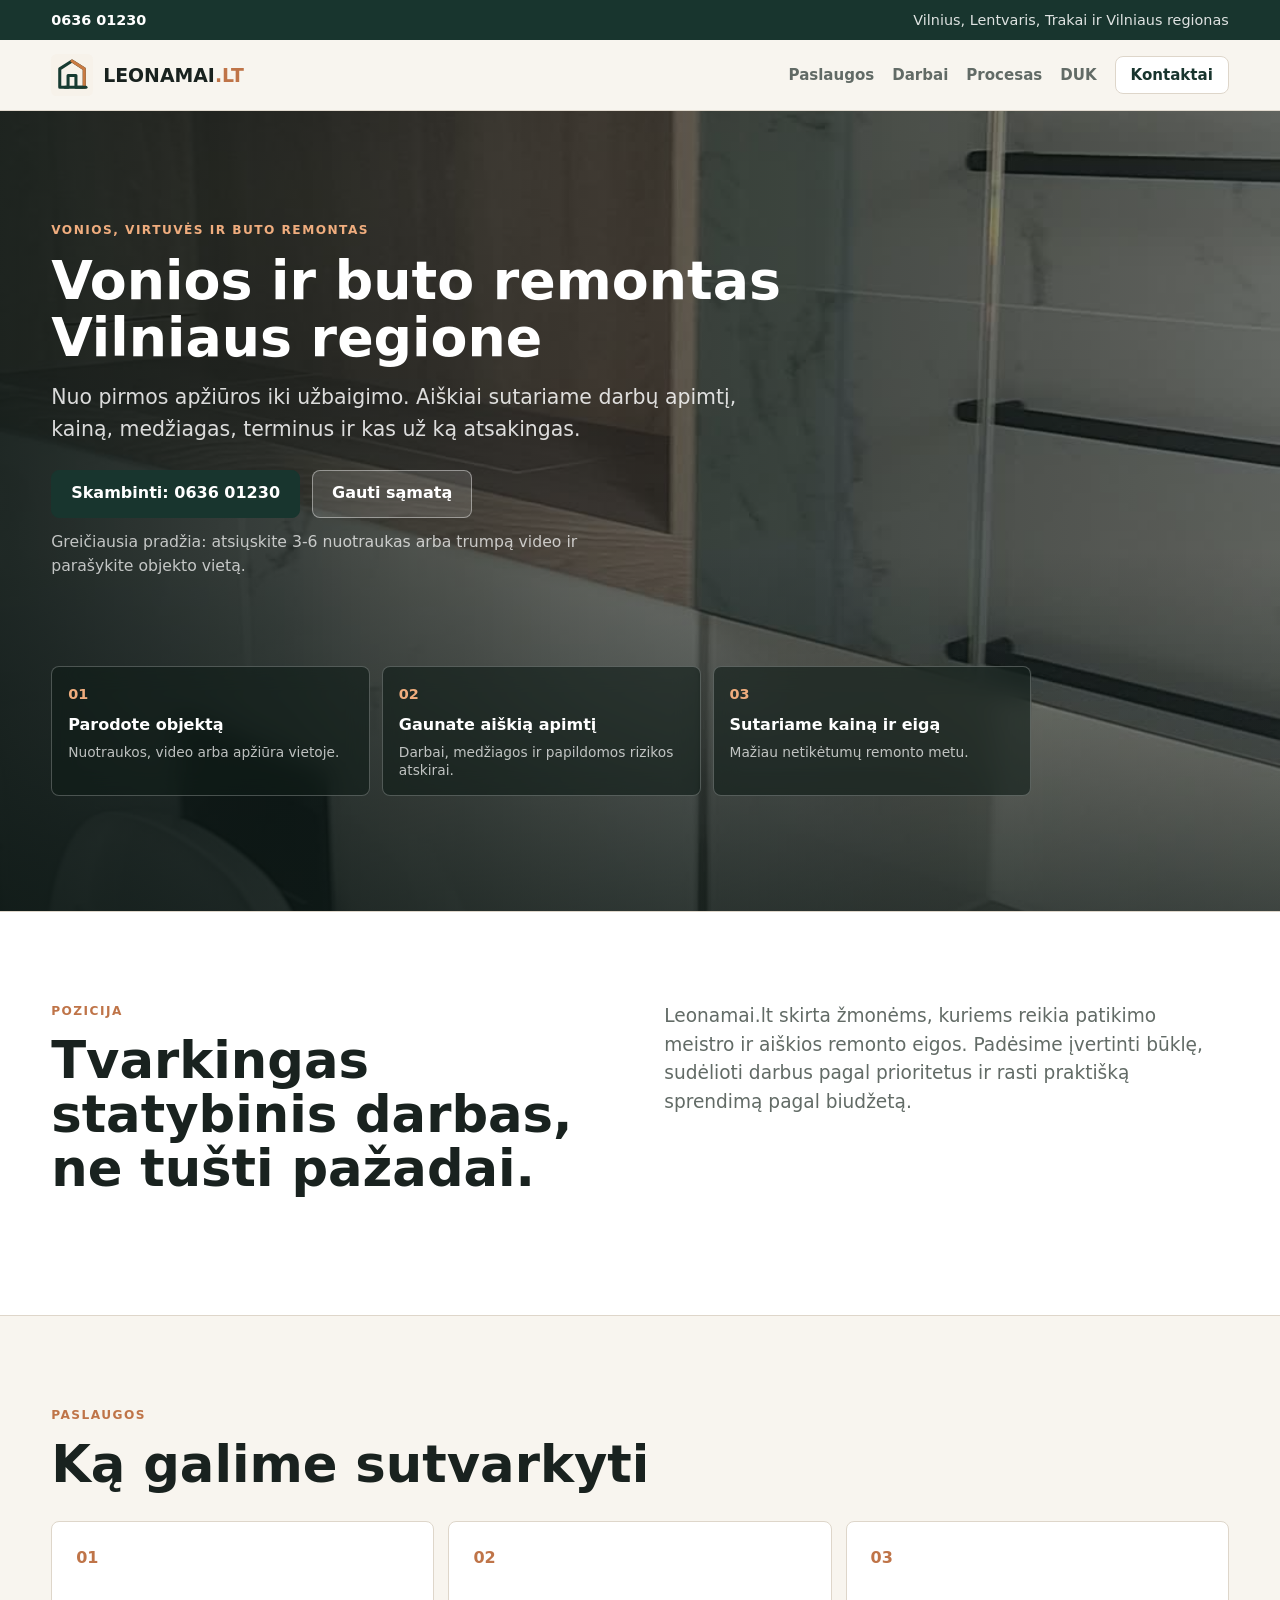
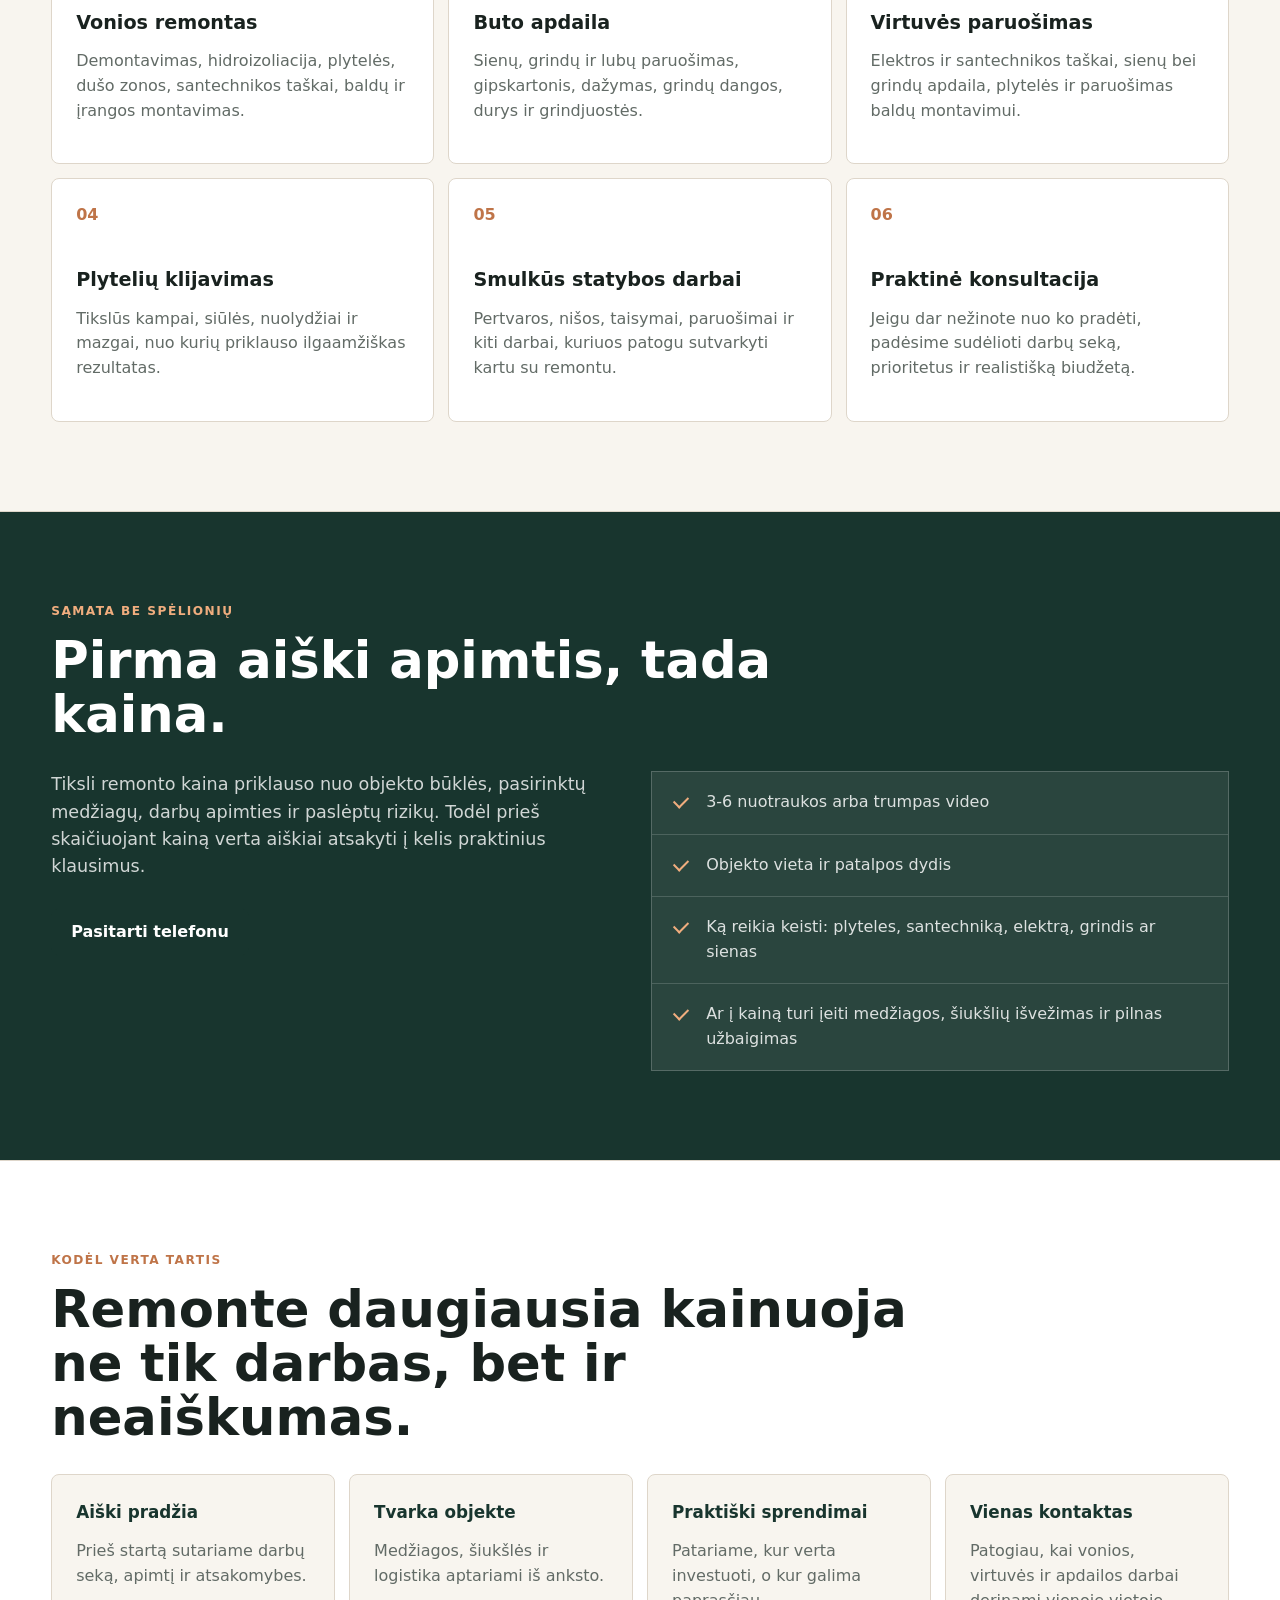
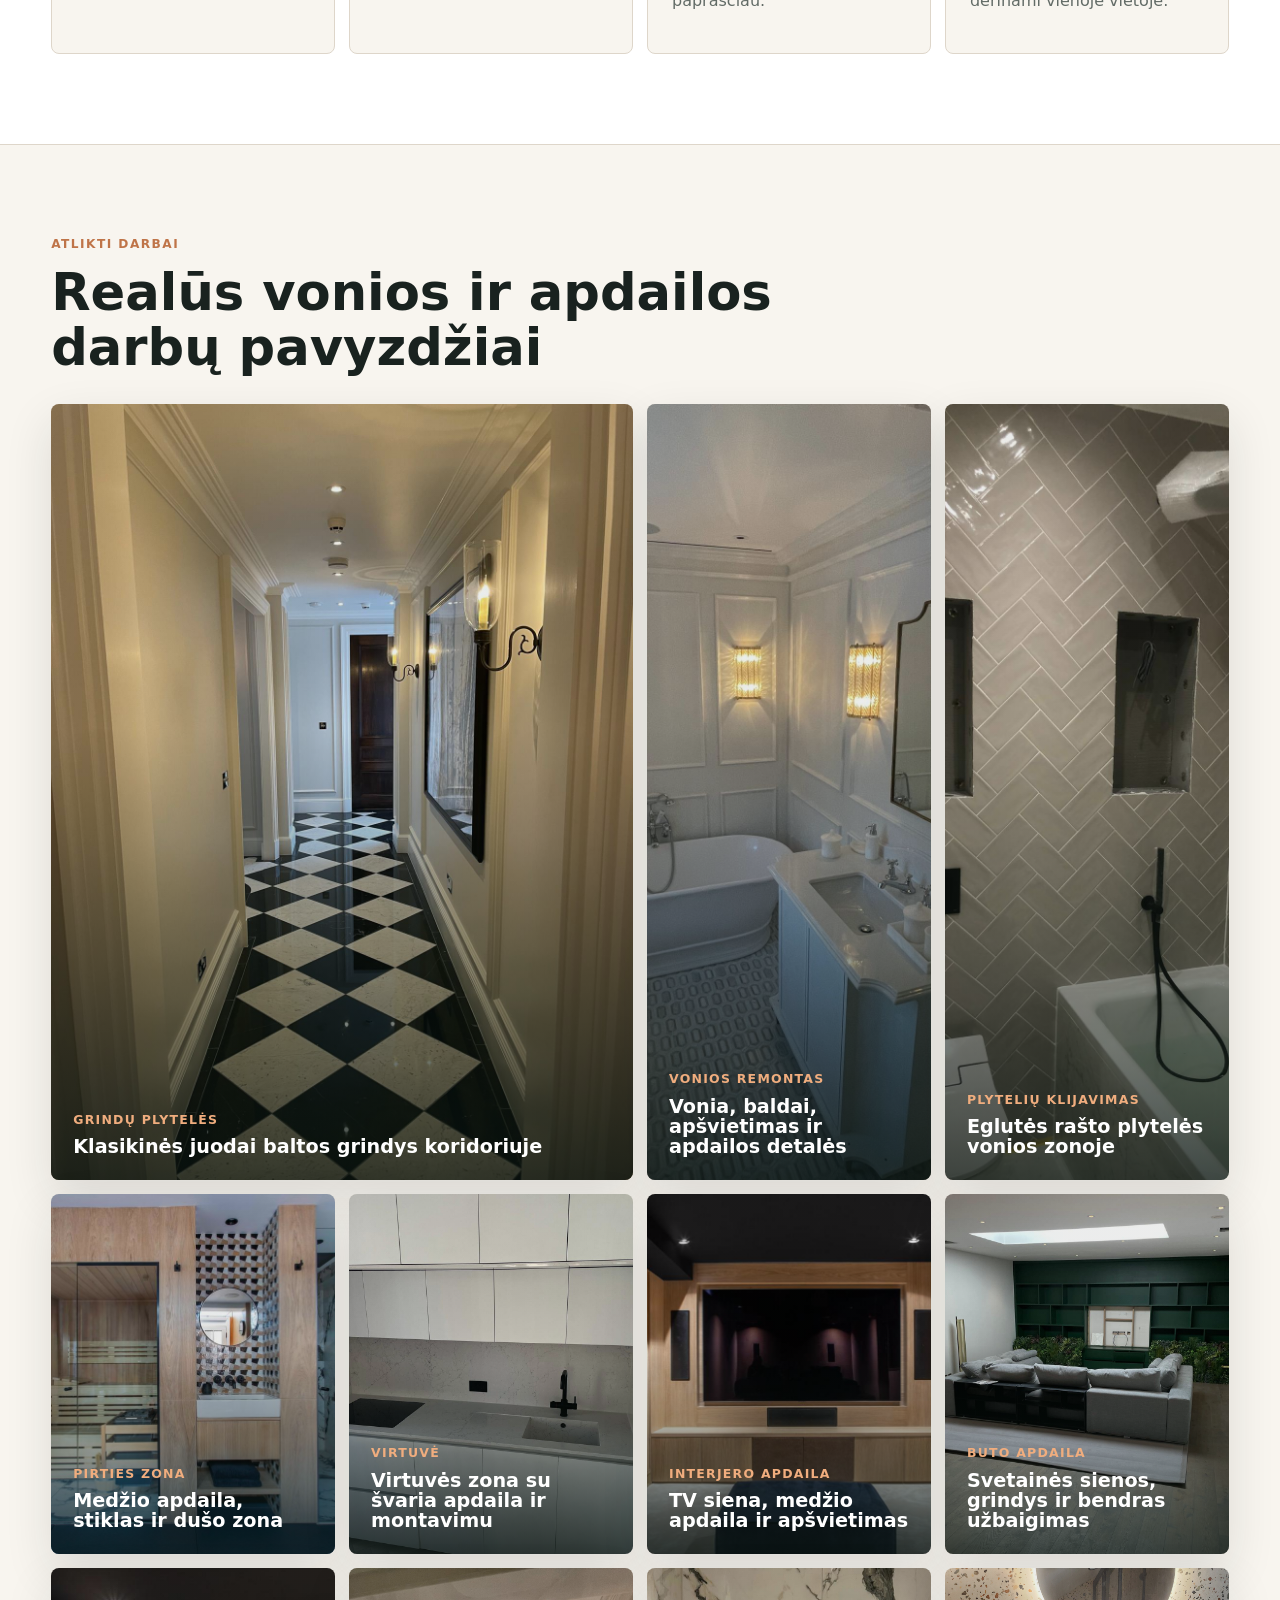
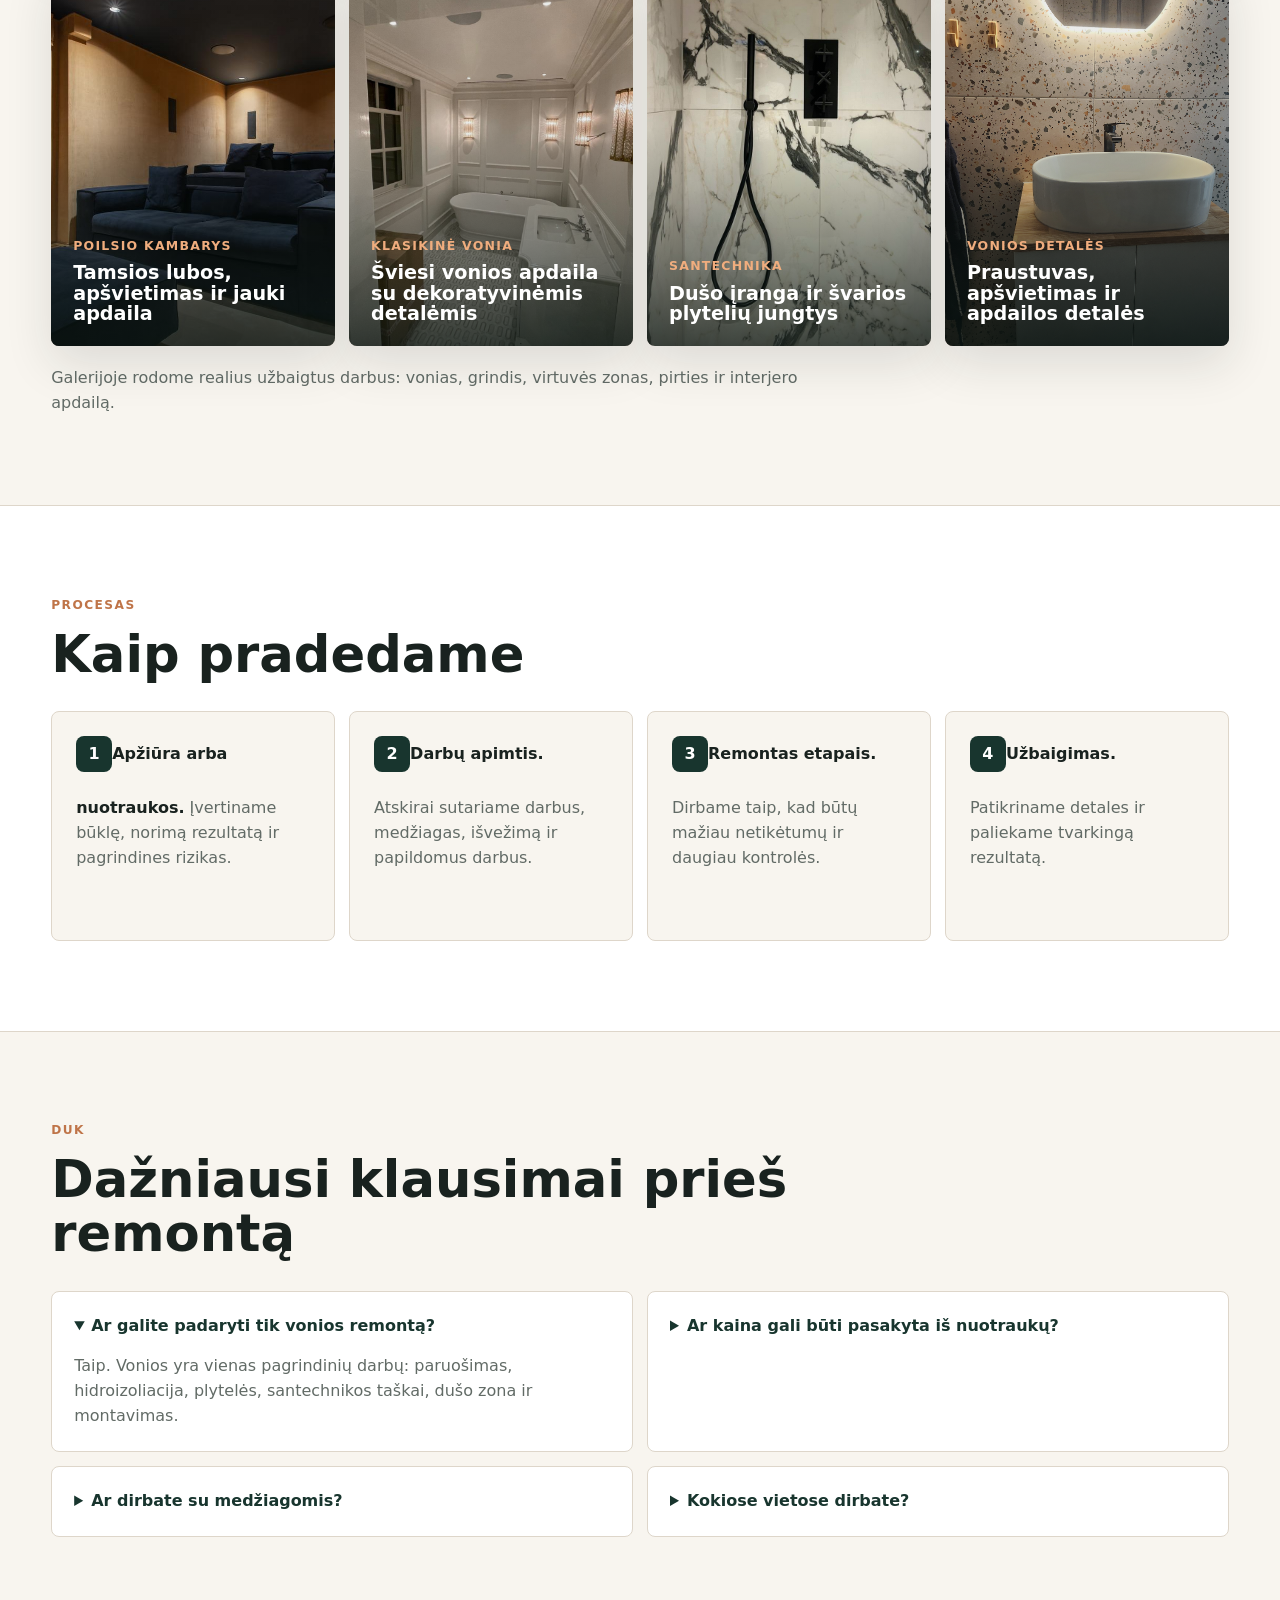
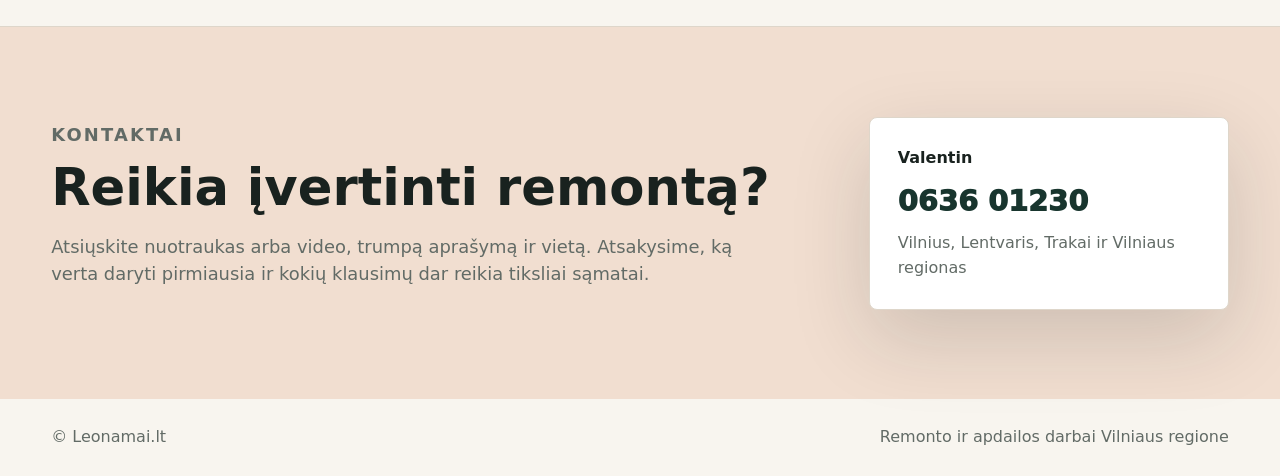
==== commit 13bb9053: "Add stronger project gallery photos" ====
--- a/docs/index.html
+++ b/docs/index.html
@@ -141,49 +141,84 @@
       </div>
       <div class="project-grid">
         <article class="project-card large">
+          <img src="assets/project-hallway-checkerboard.jpg" alt="Klasikinės juodai baltos grindų plytelės koridoriuje" />
+          <div>
+            <p>Grindų plytelės</p>
+            <h3>Klasikinės juodai baltos grindys koridoriuje</h3>
+          </div>
+        </article>
+        <article class="project-card">
+          <img src="assets/project-classic-bathroom.jpg" alt="Klasikinė vonia su baltais baldais, veidrodžiu ir sieniniais šviestuvais" />
+          <div>
+            <p>Vonios remontas</p>
+            <h3>Vonia, baldai, apšvietimas ir apdailos detalės</h3>
+          </div>
+        </article>
+        <article class="project-card">
+          <img src="assets/project-bath-herringbone.jpg" alt="Vonia su eglutės rašto plytelėmis ir juoda dušo įranga" />
+          <div>
+            <p>Plytelių klijavimas</p>
+            <h3>Eglutės rašto plytelės vonios zonoje</h3>
+          </div>
+        </article>
+        <article class="project-card">
+          <img src="assets/project-sauna-shower.jpg" alt="Pirties ir dušo zona su medžio apdaila ir marmuro imitacijos plytelėmis" />
+          <div>
+            <p>Pirties zona</p>
+            <h3>Medžio apdaila, stiklas ir dušo zona</h3>
+          </div>
+        </article>
+        <article class="project-card">
+          <img src="assets/project-white-kitchen.jpg" alt="Balta virtuvė su juoda plautuve ir kaitlente" />
+          <div>
+            <p>Virtuvė</p>
+            <h3>Virtuvės zona su švaria apdaila ir montavimu</h3>
+          </div>
+        </article>
+        <article class="project-card">
+          <img src="assets/project-media-wall.jpg" alt="Poilsio kambario TV siena su medžio plokštėmis ir paslėptu apšvietimu" />
+          <div>
+            <p>Interjero apdaila</p>
+            <h3>TV siena, medžio apdaila ir apšvietimas</h3>
+          </div>
+        </article>
+        <article class="project-card">
+          <img src="assets/project-living-room.jpg" alt="Svetainės remontas su žalia akustine siena ir šviesiomis grindimis" />
+          <div>
+            <p>Buto apdaila</p>
+            <h3>Svetainės sienos, grindys ir bendras užbaigimas</h3>
+          </div>
+        </article>
+        <article class="project-card">
+          <img src="assets/project-cinema-room.jpg" alt="Poilsio kambarys su tamsiomis lubomis, sofa ir paslėptu apšvietimu" />
+          <div>
+            <p>Poilsio kambarys</p>
+            <h3>Tamsios lubos, apšvietimas ir jauki apdaila</h3>
+          </div>
+        </article>
+        <article class="project-card">
+          <img src="assets/project-bathroom-doorway.jpg" alt="Klasikinė balta vonia matoma pro duris" />
+          <div>
+            <p>Klasikinė vonia</p>
+            <h3>Šviesi vonios apdaila su dekoratyvinėmis detalėmis</h3>
+          </div>
+        </article>
+        <article class="project-card">
+          <img src="assets/project-marble-shower-detail.jpg" alt="Juoda dušo įranga prie marmuro imitacijos plytelių" />
+          <div>
+            <p>Santechnika</p>
+            <h3>Dušo įranga ir švarios plytelių jungtys</h3>
+          </div>
+        </article>
+        <article class="project-card">
           <img src="assets/project-vanity.jpg" alt="Įrengta vonios praustuvo zona su veidrodžiu ir terrazzo plytelėmis" />
           <div>
-            <p>Vonios remontas</p>
+            <p>Vonios detalės</p>
             <h3>Praustuvas, apšvietimas ir apdailos detalės</h3>
           </div>
         </article>
-        <article class="project-card">
-          <img src="assets/project-finished-bath.jpg" alt="Užbaigtas mažos vonios kambario remontas" />
-          <div>
-            <p>Užbaigimas</p>
-            <h3>Maža vonia su pilnai įrengta zona</h3>
-          </div>
-        </article>
-        <article class="project-card">
-          <img src="assets/project-shower.jpg" alt="Dušo zona su stiklo pertvara ir medžio imitacijos plytelėmis" />
-          <div>
-            <p>Dušo zona</p>
-            <h3>Stiklas, juodi profiliai ir medžio tonai</h3>
-          </div>
-        </article>
-        <article class="project-card">
-          <img src="assets/project-hooks.jpg" alt="Vonios kabliukų ir terrazzo plytelių detalė" />
-          <div>
-            <p>Detalės</p>
-            <h3>Smulkūs montavimo darbai ir apdaila</h3>
-          </div>
-        </article>
-        <article class="project-card">
-          <img src="assets/project-shower-detail.jpg" alt="Juoda dušo galvutė prie medžio imitacijos plytelių" />
-          <div>
-            <p>Santechnika</p>
-            <h3>Dušo įranga ir švarūs mazgai</h3>
-          </div>
-        </article>
-        <article class="project-card">
-          <img src="assets/project-before.jpg" alt="Vonios remonto pradžios etapas su paruošta patalpa" />
-          <div>
-            <p>Darbų eiga</p>
-            <h3>Paruošimas prieš pilną apdailą</h3>
-          </div>
-        </article>
-      </div>
-      <p class="note">Galerijoje rodome tik stipresnius kadrus. Dar geresnei viešai versijai verta papildomai nufotografuoti objektus horizontaliai, be įrankių, rankšluosčių, lipdukų ir atvirų laidų.</p>
+      </div>
+      <p class="note">Galerijoje rodome realius užbaigtus darbus: vonias, grindis, virtuvės zonas, pirties ir interjero apdailą.</p>
     </section>
 
     <section id="procesas" class="section process">
--- a/docs/styles.css
+++ b/docs/styles.css
@@ -584,8 +584,8 @@
   }
 
   .topbar {
-    padding: 8px 18px;
-    font-size: .8rem;
+    padding: 7px 16px;
+    font-size: .76rem;
   }
 
   .topbar span {
@@ -596,13 +596,13 @@
     position: relative;
     flex-direction: column;
     align-items: flex-start;
-    gap: 14px;
-    padding: 13px 18px 16px;
+    gap: 10px;
+    padding: 11px 16px 13px;
   }
 
   .brand img {
-    width: 34px;
-    height: 34px;
+    width: 32px;
+    height: 32px;
   }
 
   .brand > span {
@@ -611,17 +611,22 @@
 
   nav {
     width: 100%;
-    display: grid;
-    grid-template-columns: repeat(3, minmax(0, 1fr));
-    gap: 8px;
-    font-size: .84rem;
-  }
+    display: flex;
+    gap: 6px;
+    overflow-x: auto;
+    padding-bottom: 2px;
+    font-size: .75rem;
+    scrollbar-width: none;
+  }
+
+  nav::-webkit-scrollbar { display: none; }
 
   nav a,
   .nav-cta {
-    min-height: 38px;
+    flex: 0 0 auto;
+    min-height: 32px;
     justify-content: center;
-    padding: 0 10px;
+    padding: 0 9px;
     border: 1px solid var(--line);
     border-radius: 8px;
     background: rgba(255, 255, 255, .56);
@@ -629,20 +634,69 @@
   }
 
   .hero {
-    min-height: 680px;
-    align-items: end;
-    padding-top: 34px;
+    display: block;
+    min-height: auto;
+    padding: 0;
+    background: #0d1815;
+    color: #fff;
+  }
+
+  .hero-media {
+    position: relative;
+    height: min(62vh, 560px);
+    min-height: 430px;
+    overflow: hidden;
   }
 
   .hero-media::after {
     background:
-      linear-gradient(90deg, rgba(13, 24, 21, .82), rgba(13, 24, 21, .48)),
-      linear-gradient(0deg, rgba(13, 24, 21, .74) 0%, rgba(13, 24, 21, .08) 66%);
+      linear-gradient(180deg, rgba(13, 24, 21, .16) 0%, rgba(13, 24, 21, 0) 34%),
+      linear-gradient(0deg, rgba(13, 24, 21, .88) 0%, rgba(13, 24, 21, .22) 32%, rgba(13, 24, 21, 0) 58%);
+  }
+
+  .hero-media video {
+    object-position: center center;
+  }
+
+  .hero-panel {
+    padding: 0 18px 22px;
+    margin-top: -132px;
+    max-width: none;
+    text-shadow: 0 2px 18px rgba(0, 0, 0, .45);
+  }
+
+  .hero .eyebrow {
+    margin-bottom: 8px;
+    font-size: .68rem;
+  }
+
+  h1 {
+    font-size: 1.92rem;
+  }
+
+  .lead {
+    margin-top: 12px;
+    font-size: 1.02rem;
+    line-height: 1.46;
   }
 
   .actions,
   .button {
     width: 100%;
+  }
+
+  .actions {
+    gap: 10px;
+    margin-top: 18px;
+  }
+
+  .hero-note {
+    font-size: .9rem;
+  }
+
+  .hero-facts {
+    padding: 0 18px 26px;
+    margin-top: 0;
   }
 
   .service-grid,
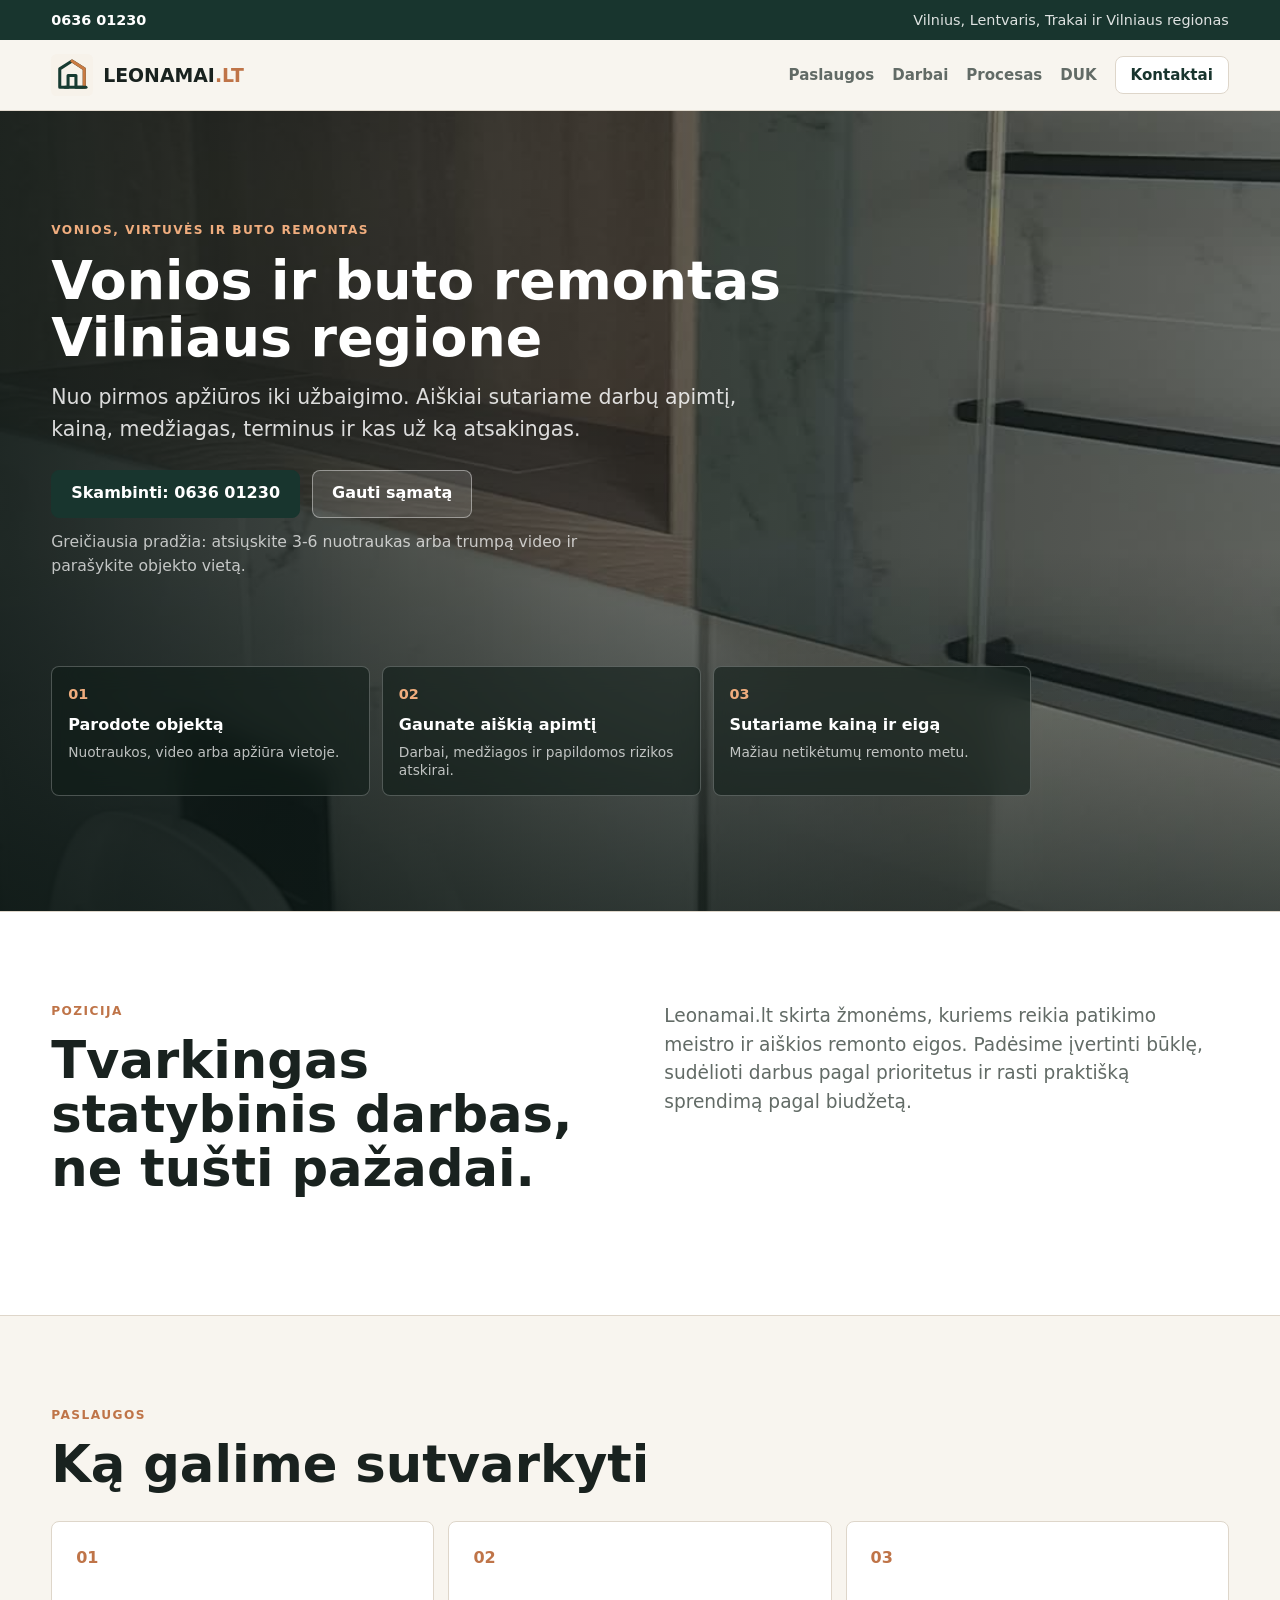
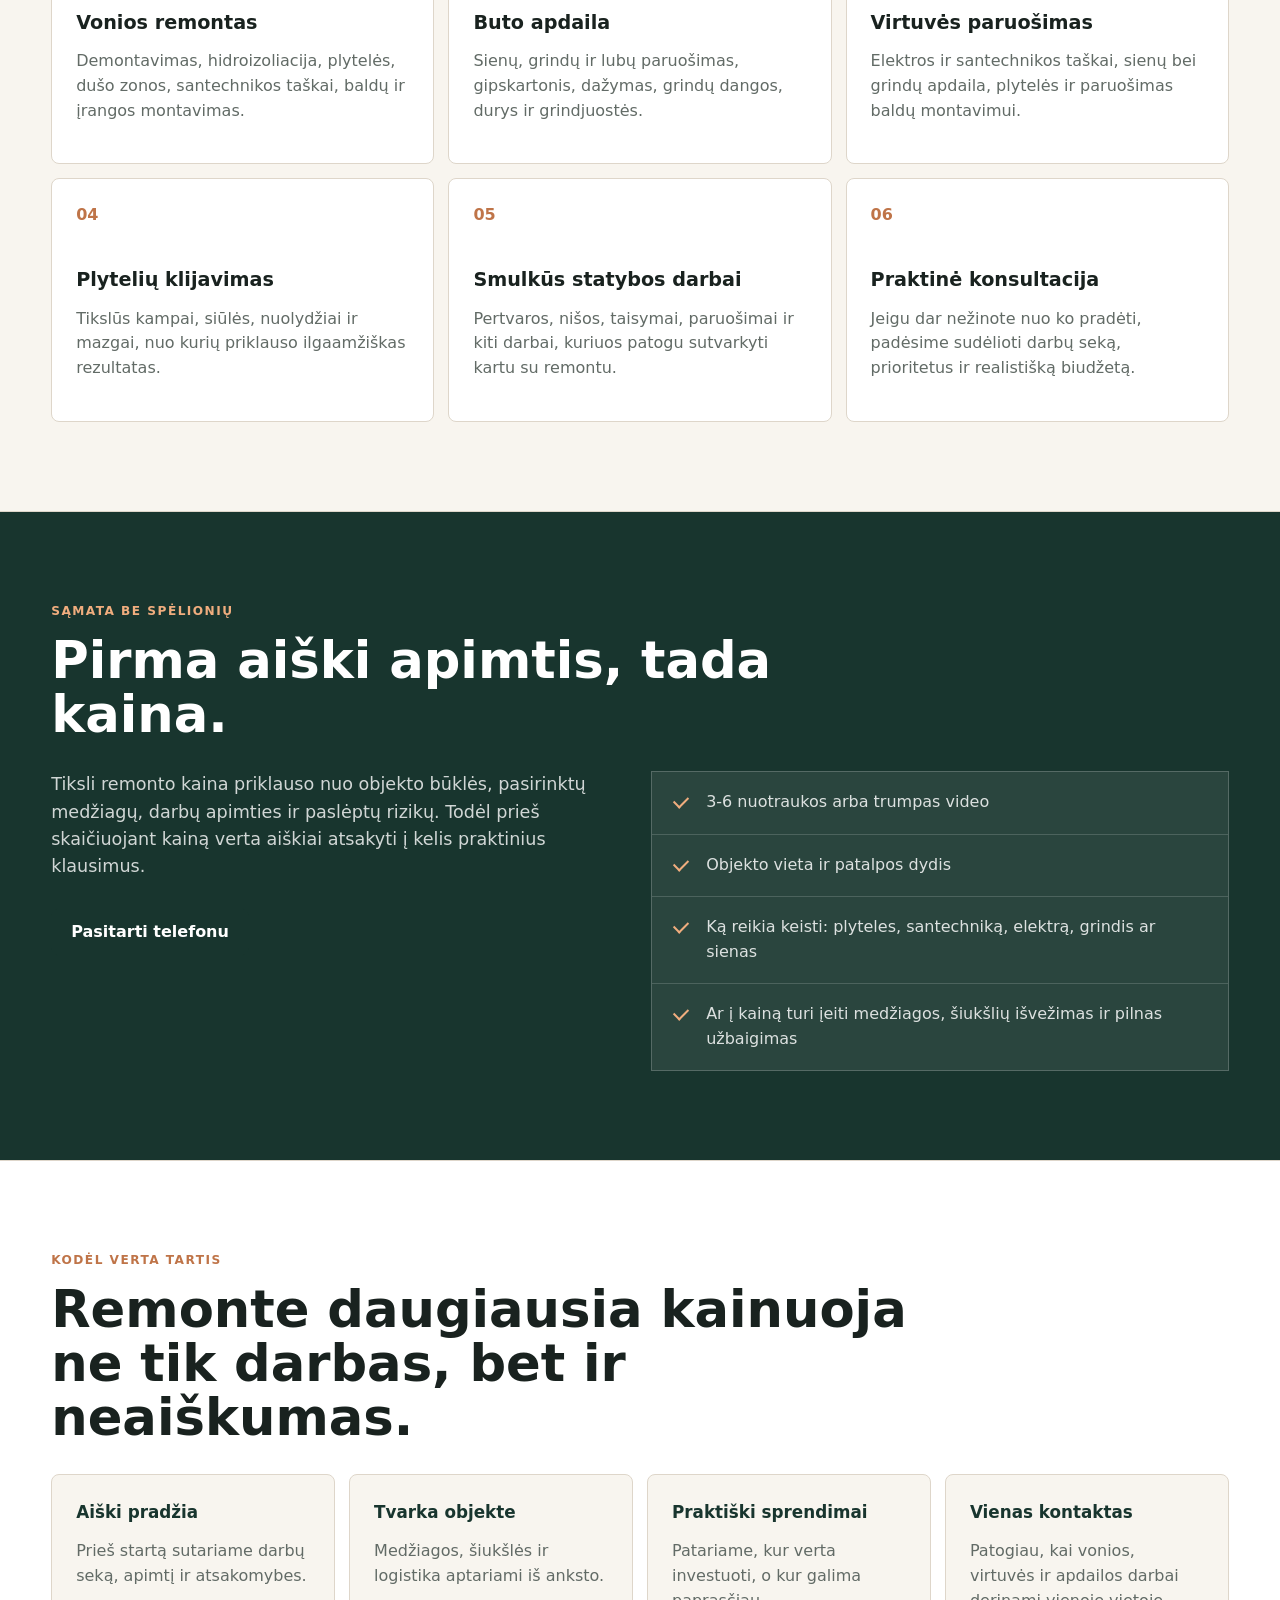
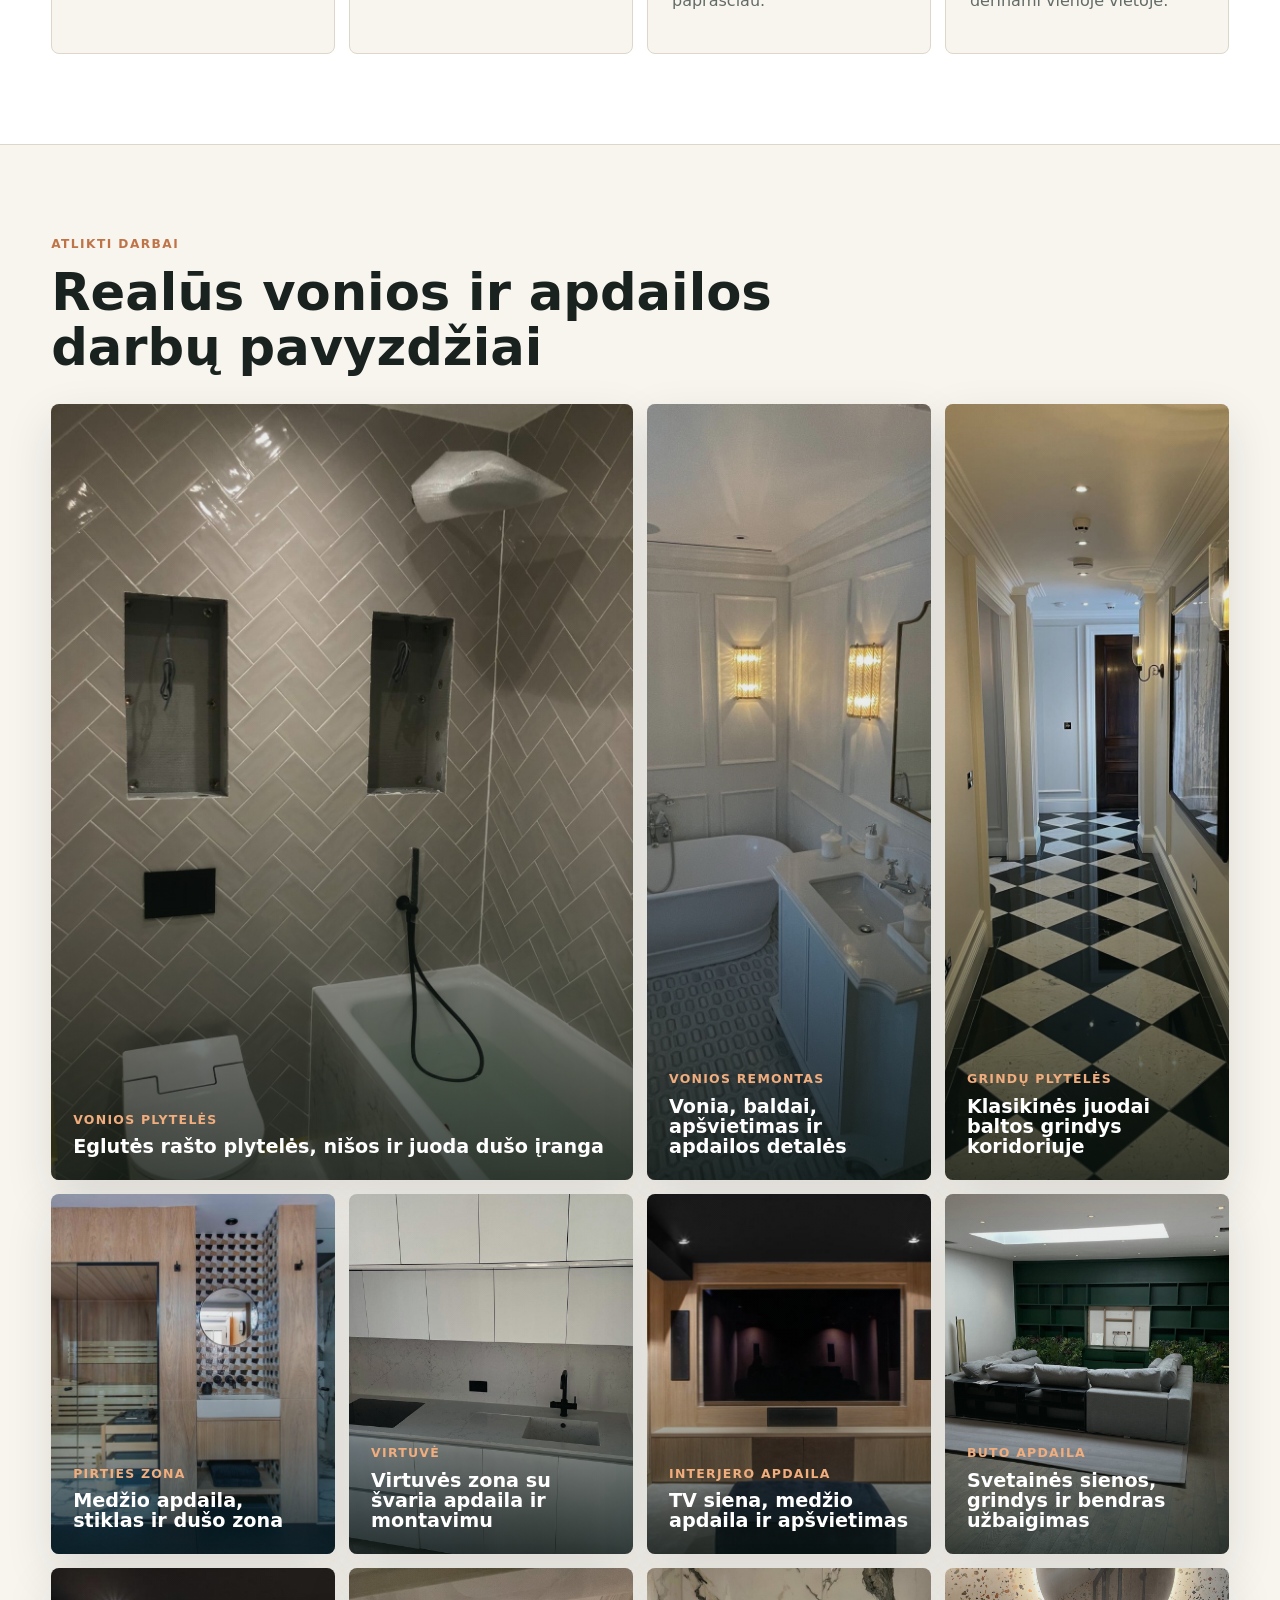
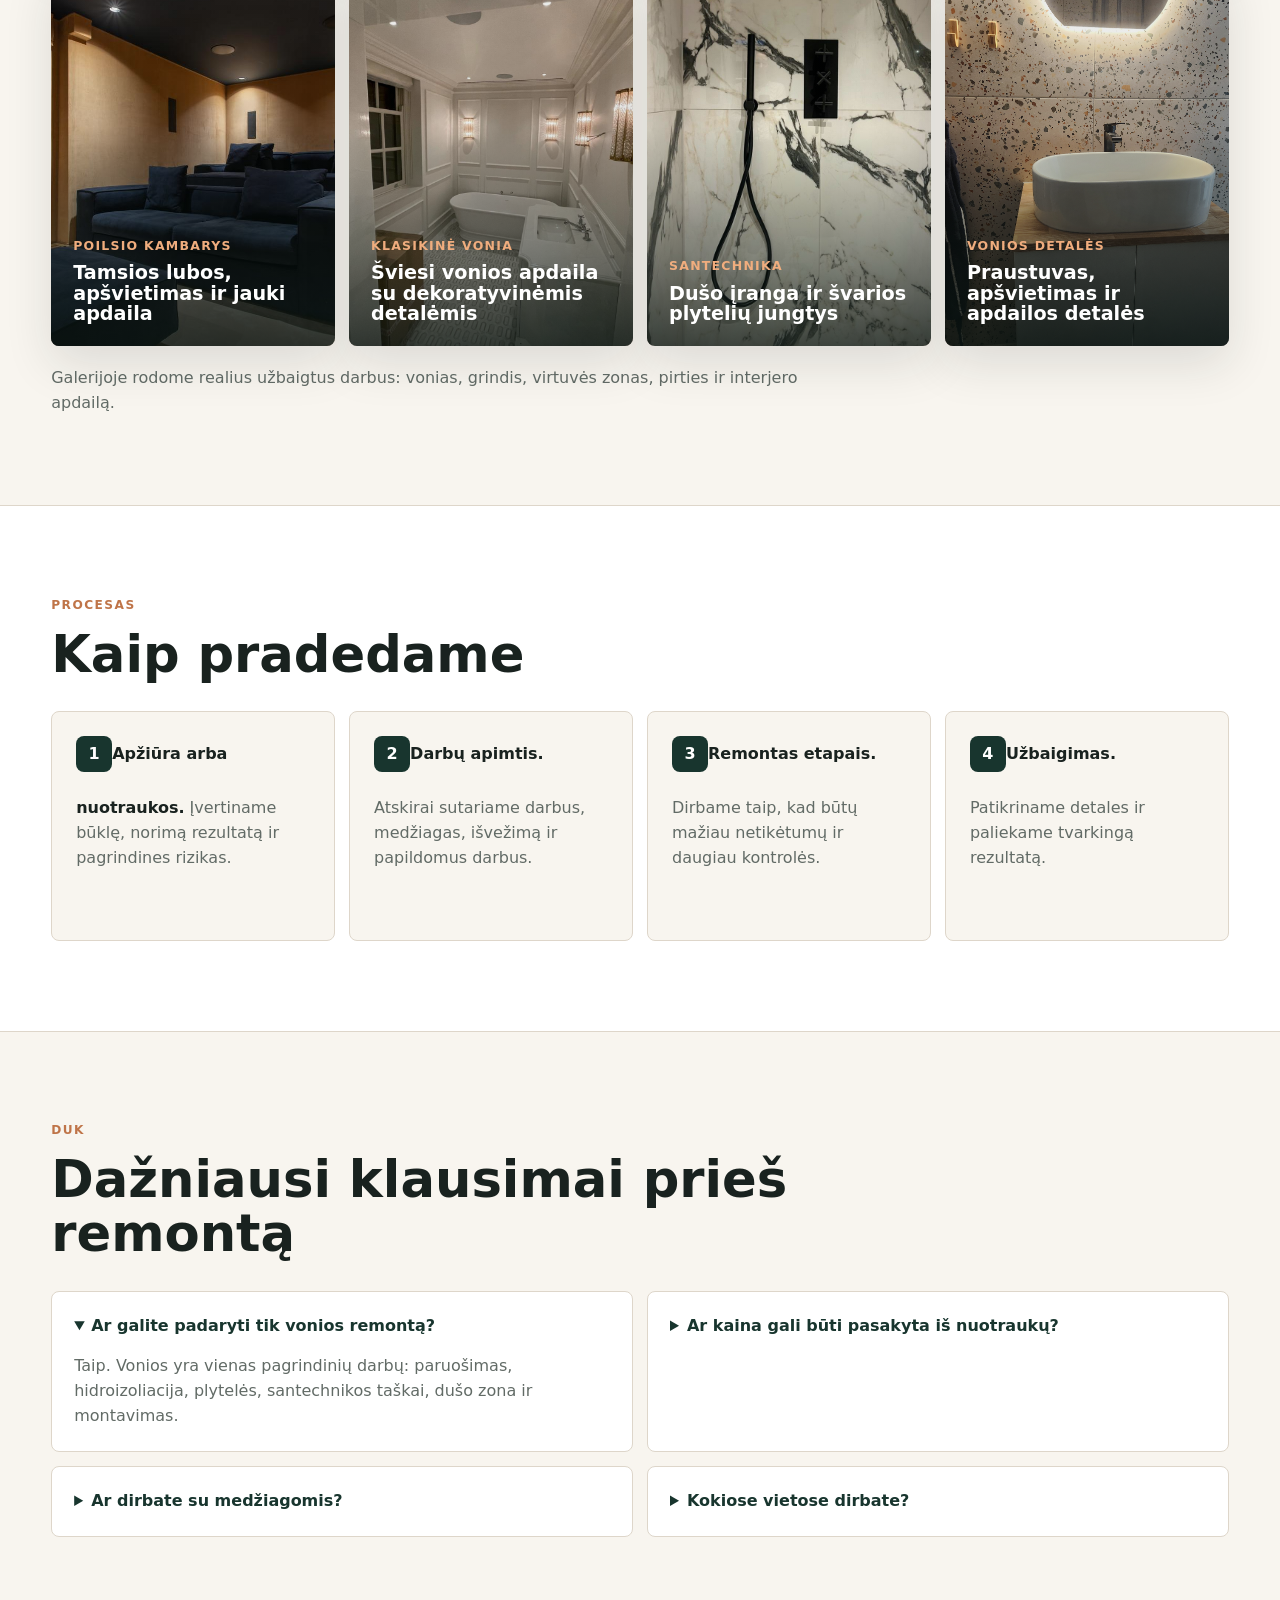
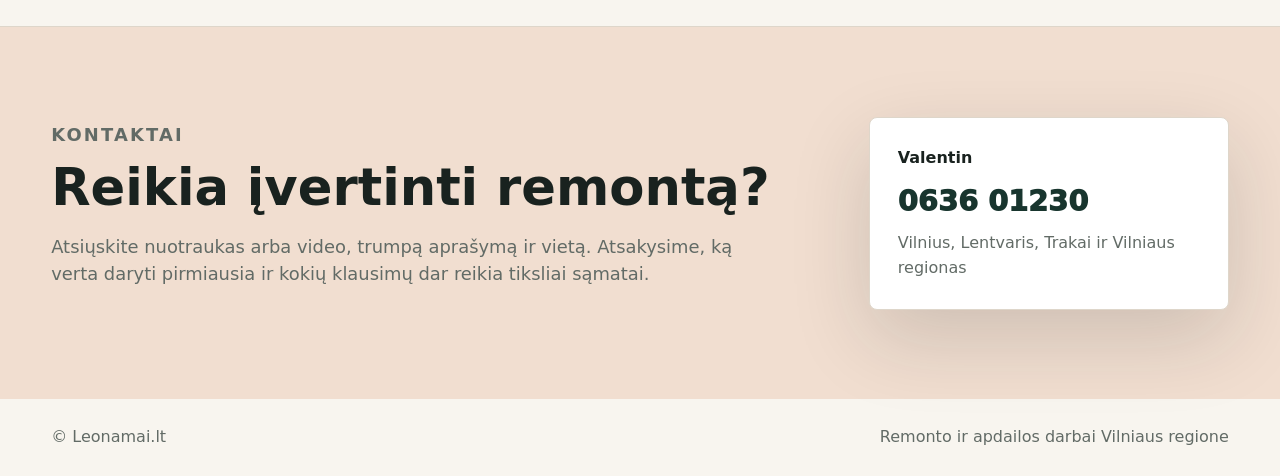
==== commit c91b652c: "Improve mobile hero and project focus" ====
--- a/docs/index.html
+++ b/docs/index.html
@@ -141,24 +141,24 @@
       </div>
       <div class="project-grid">
         <article class="project-card large">
+          <img src="assets/project-bath-herringbone.jpg" alt="Vonia su eglutės rašto plytelėmis ir juoda dušo įranga" />
+          <div>
+            <p>Vonios plytelės</p>
+            <h3>Eglutės rašto plytelės, nišos ir juoda dušo įranga</h3>
+          </div>
+        </article>
+        <article class="project-card">
+          <img src="assets/project-classic-bathroom.jpg" alt="Klasikinė vonia su baltais baldais, veidrodžiu ir sieniniais šviestuvais" />
+          <div>
+            <p>Vonios remontas</p>
+            <h3>Vonia, baldai, apšvietimas ir apdailos detalės</h3>
+          </div>
+        </article>
+        <article class="project-card">
           <img src="assets/project-hallway-checkerboard.jpg" alt="Klasikinės juodai baltos grindų plytelės koridoriuje" />
           <div>
             <p>Grindų plytelės</p>
             <h3>Klasikinės juodai baltos grindys koridoriuje</h3>
-          </div>
-        </article>
-        <article class="project-card">
-          <img src="assets/project-classic-bathroom.jpg" alt="Klasikinė vonia su baltais baldais, veidrodžiu ir sieniniais šviestuvais" />
-          <div>
-            <p>Vonios remontas</p>
-            <h3>Vonia, baldai, apšvietimas ir apdailos detalės</h3>
-          </div>
-        </article>
-        <article class="project-card">
-          <img src="assets/project-bath-herringbone.jpg" alt="Vonia su eglutės rašto plytelėmis ir juoda dušo įranga" />
-          <div>
-            <p>Plytelių klijavimas</p>
-            <h3>Eglutės rašto plytelės vonios zonoje</h3>
           </div>
         </article>
         <article class="project-card">
--- a/docs/styles.css
+++ b/docs/styles.css
@@ -637,21 +637,22 @@
     display: block;
     min-height: auto;
     padding: 0;
-    background: #0d1815;
+    background: var(--forest);
     color: #fff;
   }
 
   .hero-media {
     position: relative;
-    height: min(62vh, 560px);
-    min-height: 430px;
+    height: clamp(430px, 70vh, 620px);
+    min-height: 0;
     overflow: hidden;
+    background: #0d1815;
   }
 
   .hero-media::after {
     background:
-      linear-gradient(180deg, rgba(13, 24, 21, .16) 0%, rgba(13, 24, 21, 0) 34%),
-      linear-gradient(0deg, rgba(13, 24, 21, .88) 0%, rgba(13, 24, 21, .22) 32%, rgba(13, 24, 21, 0) 58%);
+      linear-gradient(180deg, rgba(13, 24, 21, .1) 0%, rgba(13, 24, 21, 0) 30%),
+      linear-gradient(0deg, rgba(13, 24, 21, .32) 0%, rgba(13, 24, 21, 0) 34%);
   }
 
   .hero-media video {
@@ -659,10 +660,11 @@
   }
 
   .hero-panel {
-    padding: 0 18px 22px;
-    margin-top: -132px;
+    padding: 24px 18px 22px;
+    margin-top: 0;
     max-width: none;
-    text-shadow: 0 2px 18px rgba(0, 0, 0, .45);
+    background: var(--forest);
+    text-shadow: none;
   }
 
   .hero .eyebrow {
@@ -691,12 +693,14 @@
   }
 
   .hero-note {
+    color: rgba(255, 255, 255, .78);
     font-size: .9rem;
   }
 
   .hero-facts {
-    padding: 0 18px 26px;
+    padding: 0 18px 28px;
     margin-top: 0;
+    background: var(--forest);
   }
 
   .service-grid,
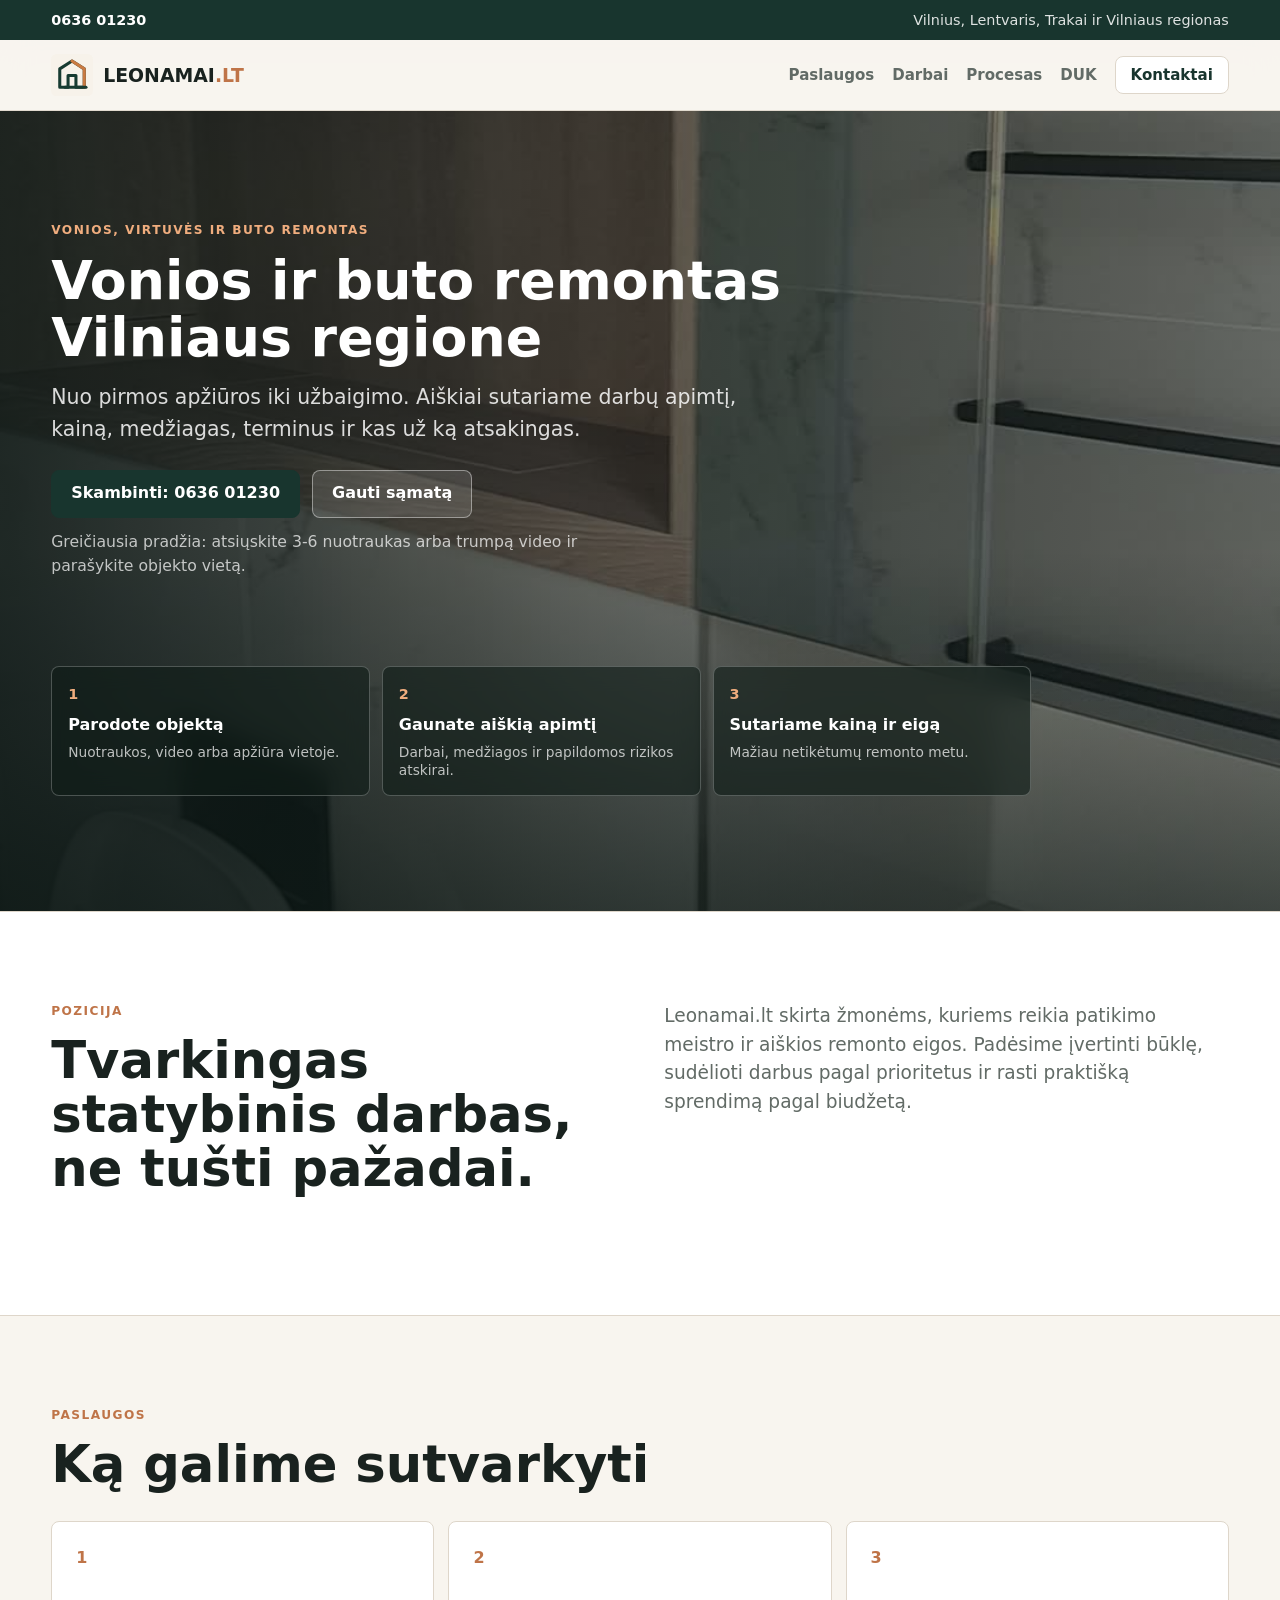
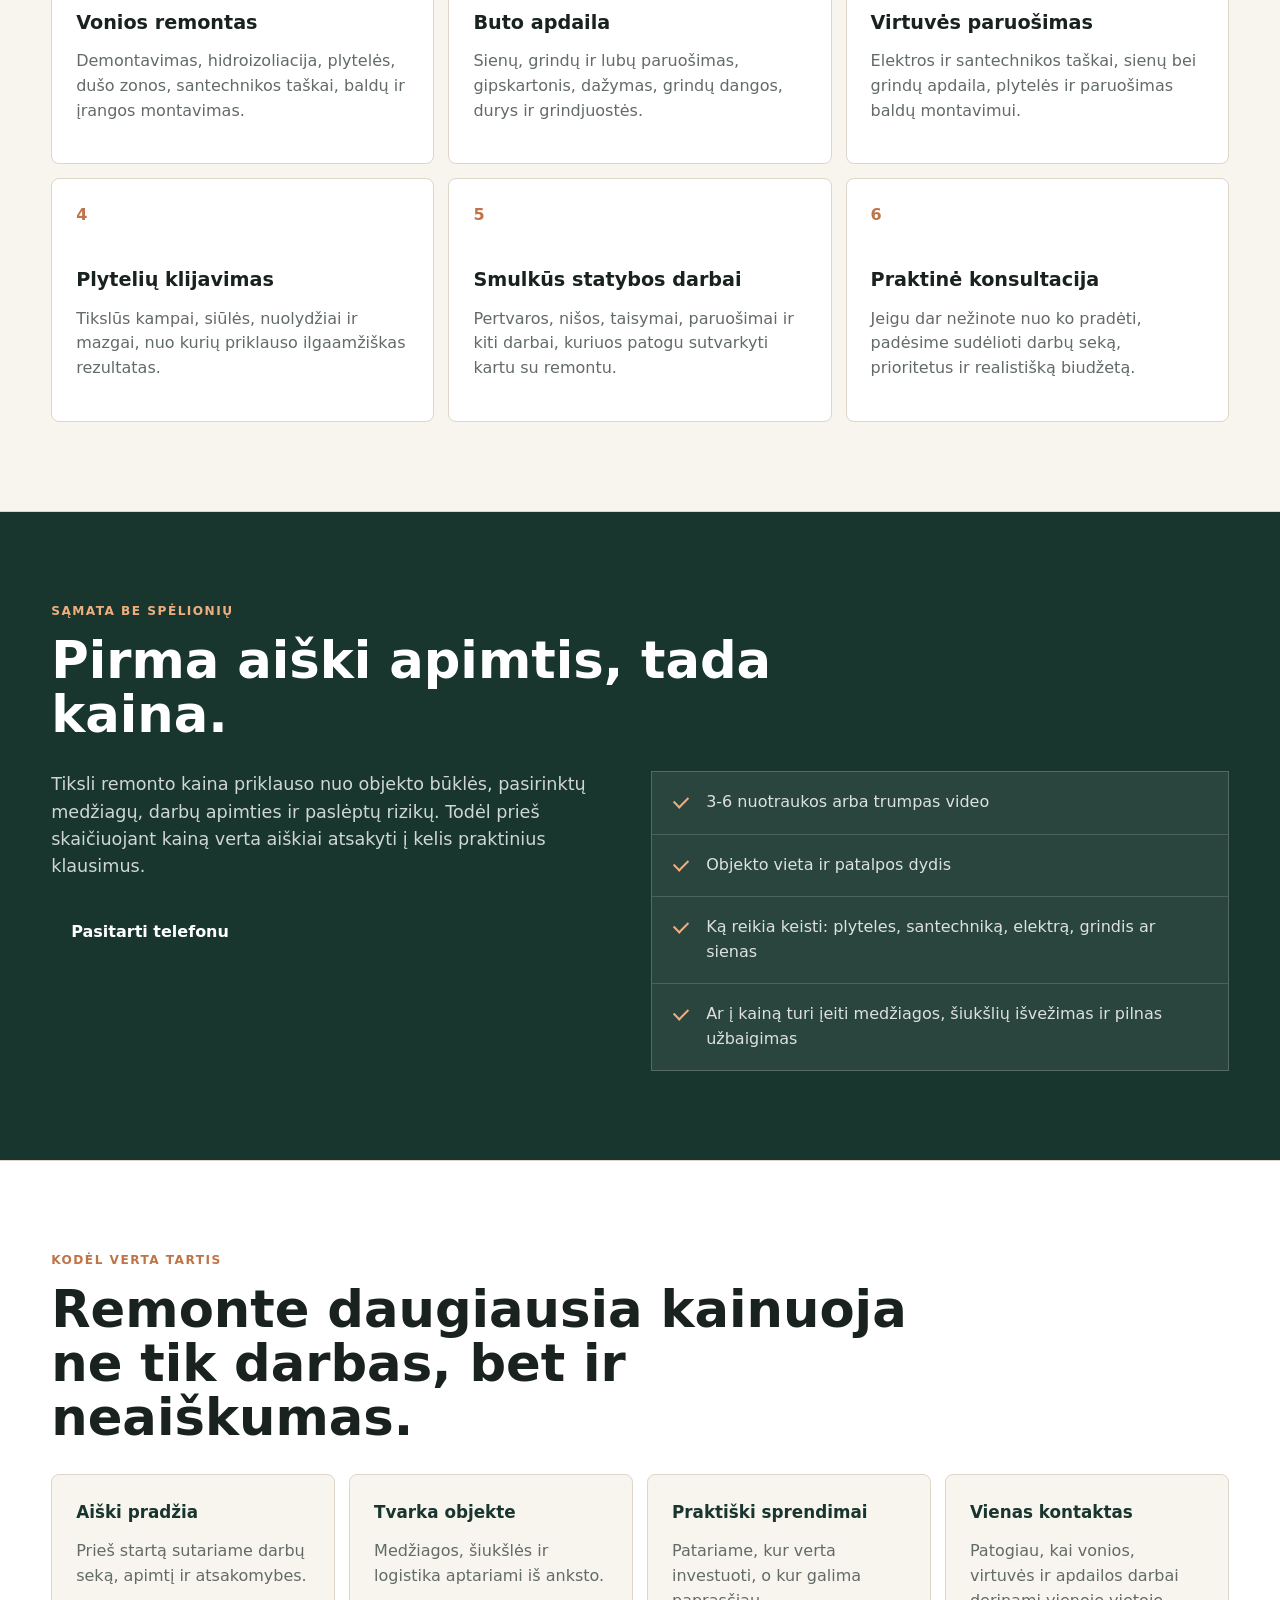
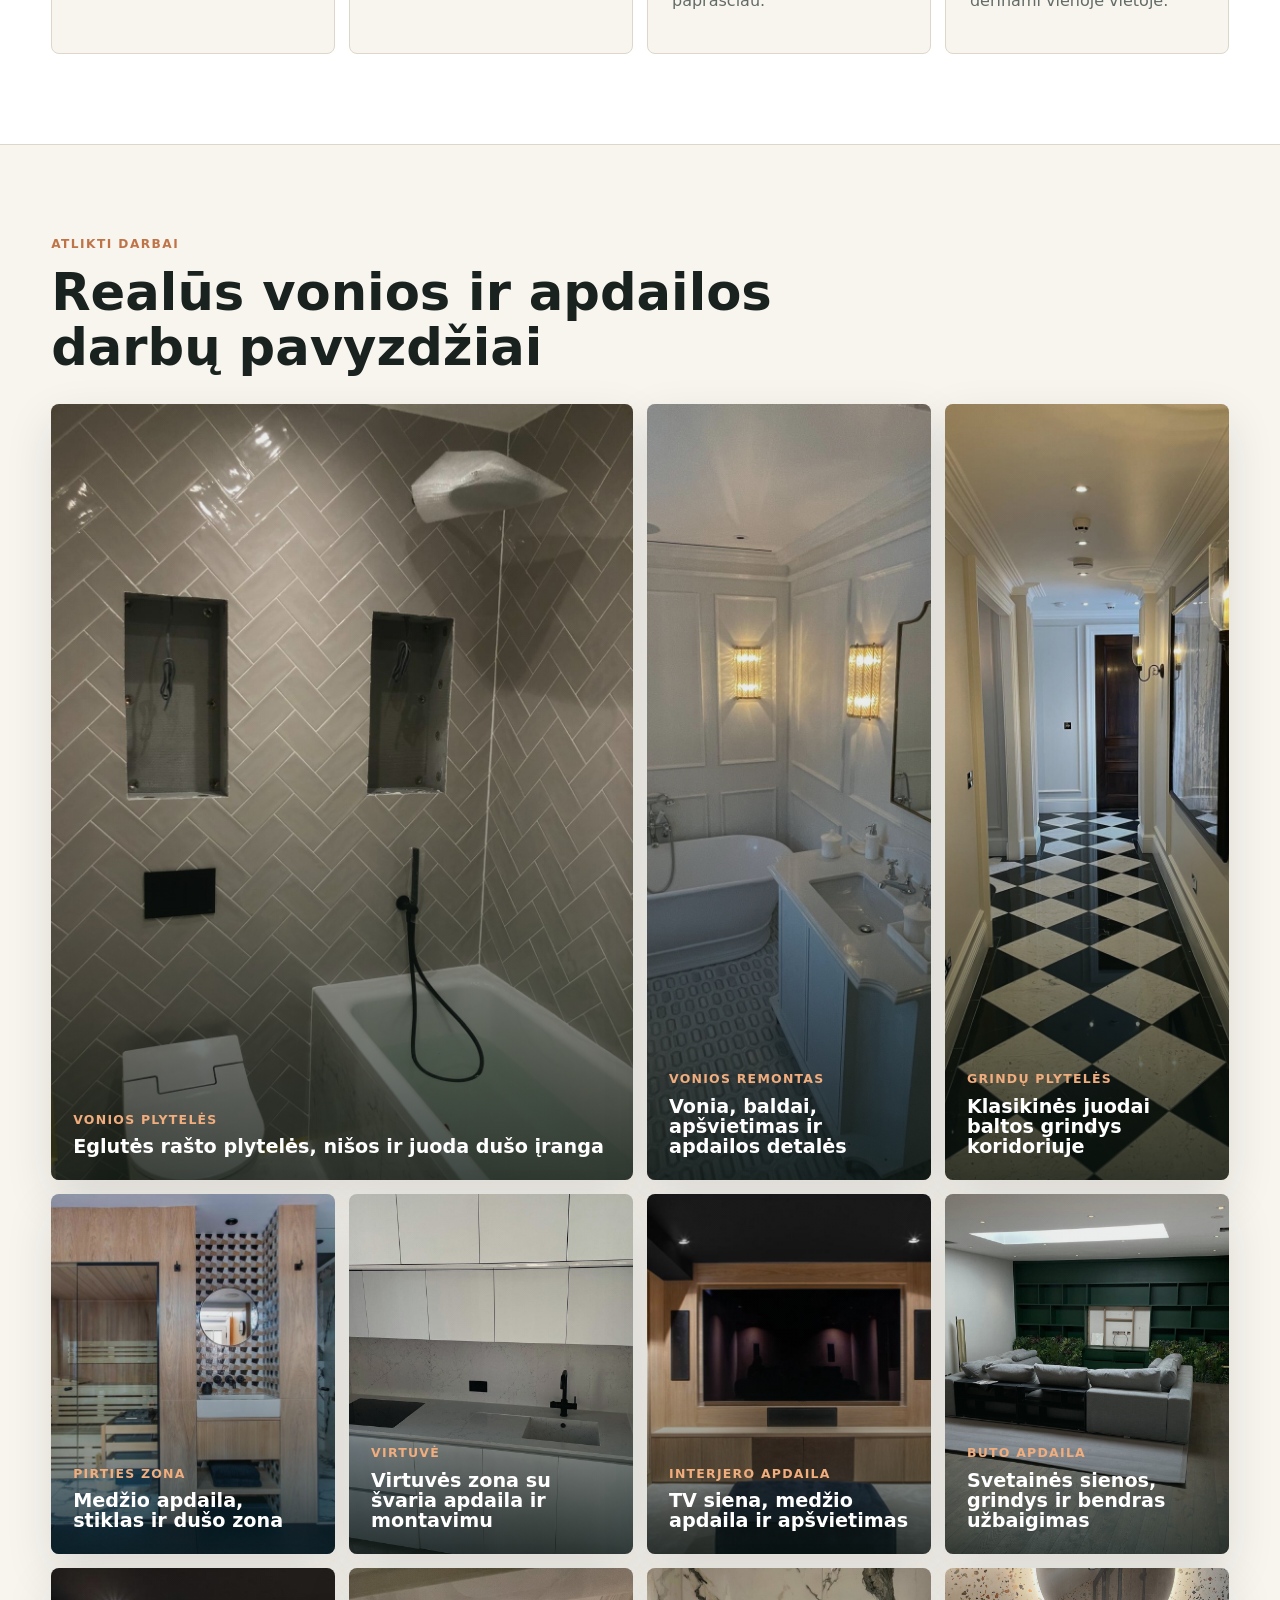
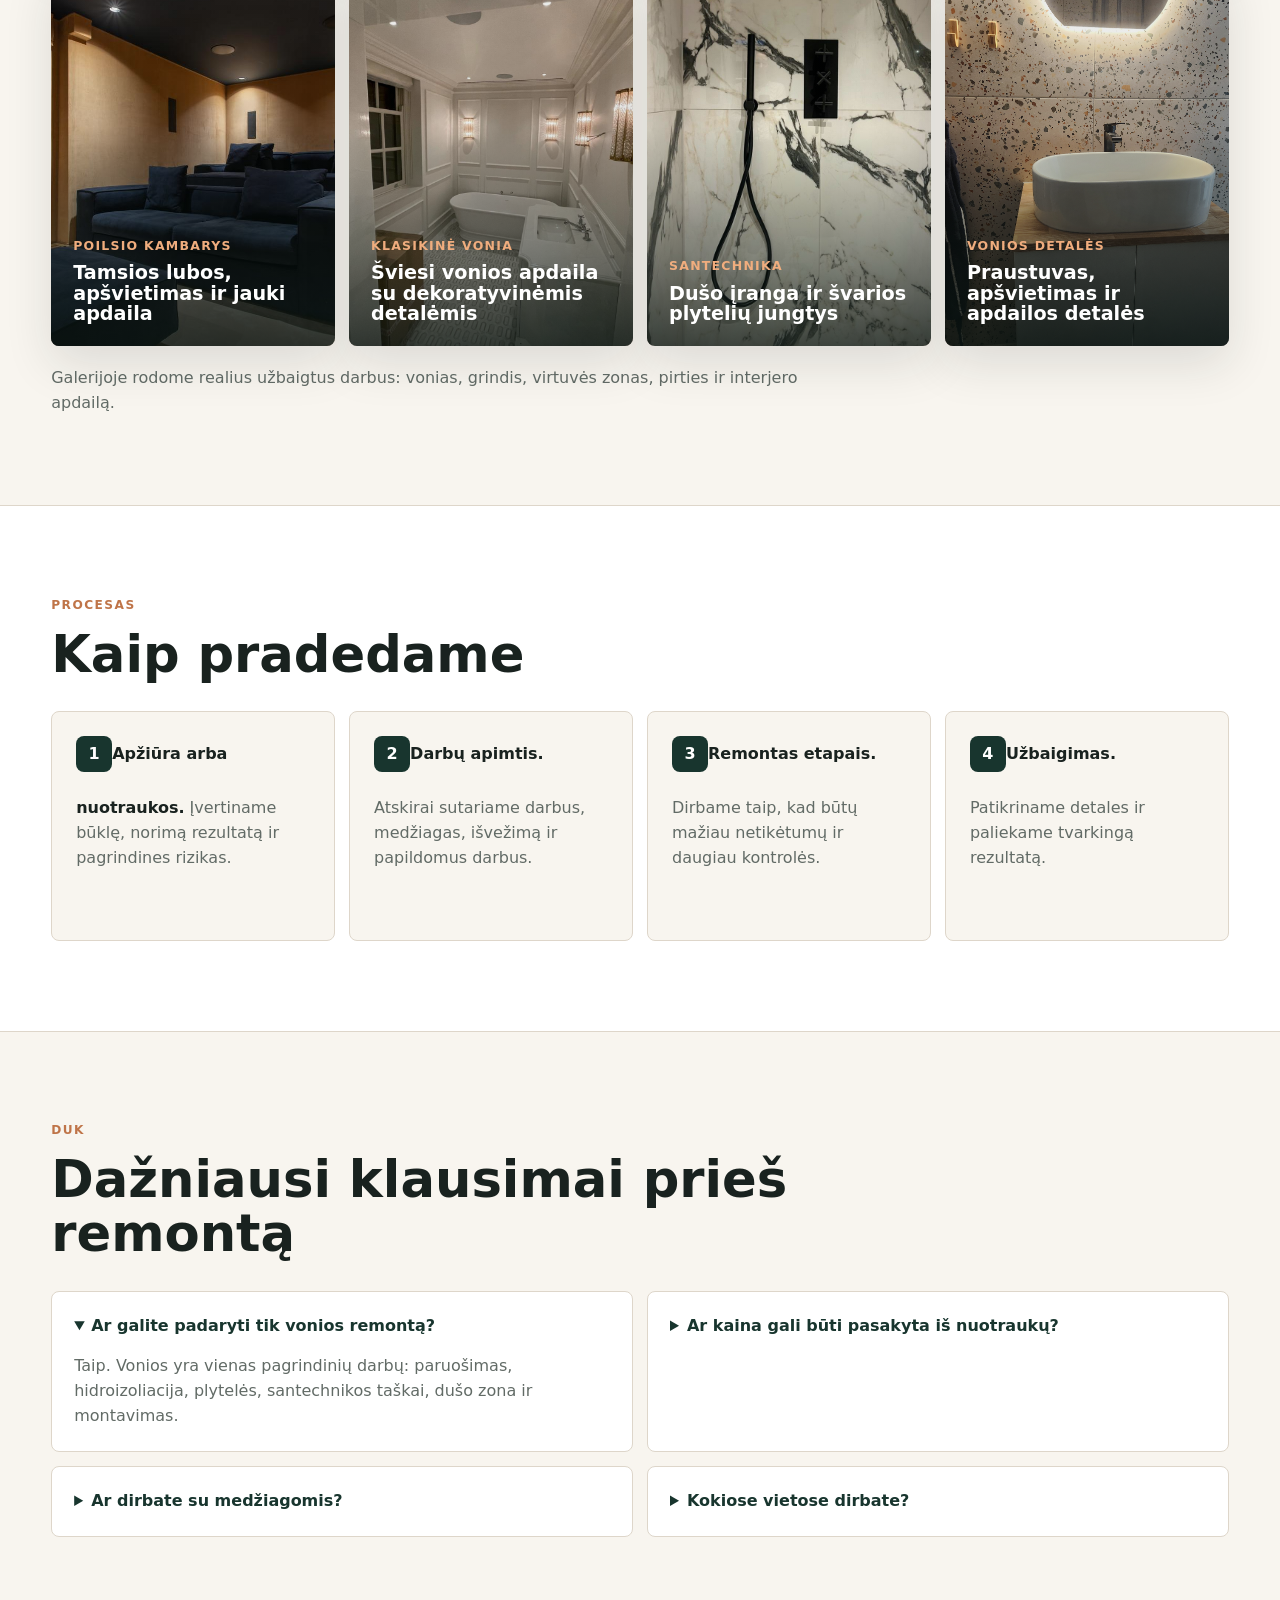
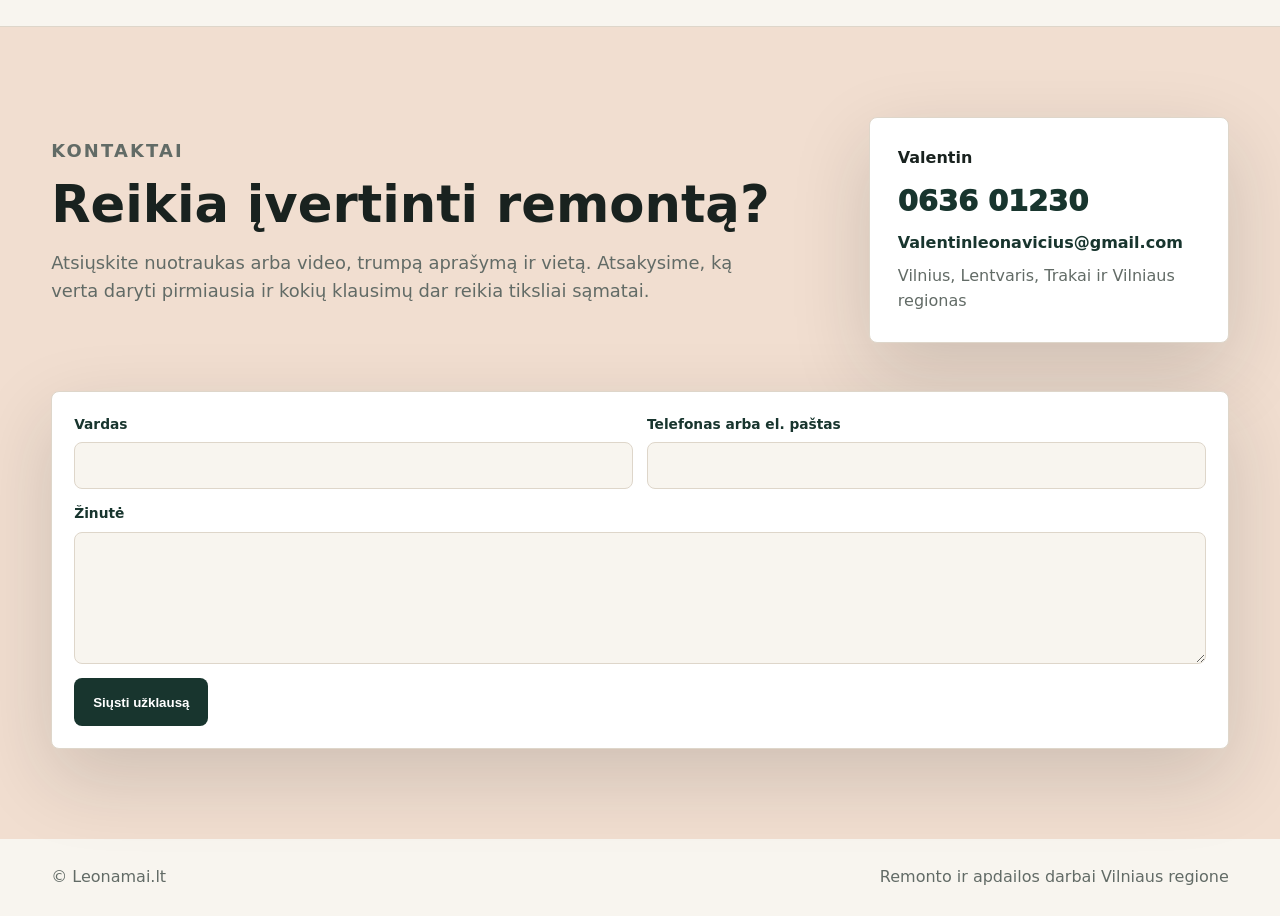
==== commit 43f40555: "Fix quote contact form" ====
--- a/docs/index.html
+++ b/docs/index.html
@@ -44,14 +44,14 @@
         <p class="lead">Nuo pirmos apžiūros iki užbaigimo. Aiškiai sutariame darbų apimtį, kainą, medžiagas, terminus ir kas už ką atsakingas.</p>
         <div class="actions">
           <a class="button" href="tel:+37063601230">Skambinti: 0636 01230</a>
-          <a class="button secondary" href="#kainos">Gauti sąmatą</a>
+          <a class="button secondary" href="#kontaktai">Gauti sąmatą</a>
         </div>
         <p class="hero-note">Greičiausia pradžia: atsiųskite 3-6 nuotraukas arba trumpą video ir parašykite objekto vietą.</p>
       </div>
       <div class="hero-facts" aria-label="Kaip užsisakyti remontą">
-        <div><strong>01</strong><span>Parodote objektą</span><p>Nuotraukos, video arba apžiūra vietoje.</p></div>
-        <div><strong>02</strong><span>Gaunate aiškią apimtį</span><p>Darbai, medžiagos ir papildomos rizikos atskirai.</p></div>
-        <div><strong>03</strong><span>Sutariame kainą ir eigą</span><p>Mažiau netikėtumų remonto metu.</p></div>
+        <div><strong>1</strong><span>Parodote objektą</span><p>Nuotraukos, video arba apžiūra vietoje.</p></div>
+        <div><strong>2</strong><span>Gaunate aiškią apimtį</span><p>Darbai, medžiagos ir papildomos rizikos atskirai.</p></div>
+        <div><strong>3</strong><span>Sutariame kainą ir eigą</span><p>Mažiau netikėtumų remonto metu.</p></div>
       </div>
     </section>
 
@@ -70,32 +70,32 @@
       </div>
       <div class="service-grid">
         <article>
-          <span>01</span>
+          <span>1</span>
           <h3>Vonios remontas</h3>
           <p>Demontavimas, hidroizoliacija, plytelės, dušo zonos, santechnikos taškai, baldų ir įrangos montavimas.</p>
         </article>
         <article>
-          <span>02</span>
+          <span>2</span>
           <h3>Buto apdaila</h3>
           <p>Sienų, grindų ir lubų paruošimas, gipskartonis, dažymas, grindų dangos, durys ir grindjuostės.</p>
         </article>
         <article>
-          <span>03</span>
+          <span>3</span>
           <h3>Virtuvės paruošimas</h3>
           <p>Elektros ir santechnikos taškai, sienų bei grindų apdaila, plytelės ir paruošimas baldų montavimui.</p>
         </article>
         <article>
-          <span>04</span>
+          <span>4</span>
           <h3>Plytelių klijavimas</h3>
           <p>Tikslūs kampai, siūlės, nuolydžiai ir mazgai, nuo kurių priklauso ilgaamžiškas rezultatas.</p>
         </article>
         <article>
-          <span>05</span>
+          <span>5</span>
           <h3>Smulkūs statybos darbai</h3>
           <p>Pertvaros, nišos, taisymai, paruošimai ir kiti darbai, kuriuos patogu sutvarkyti kartu su remontu.</p>
         </article>
         <article>
-          <span>06</span>
+          <span>6</span>
           <h3>Praktinė konsultacija</h3>
           <p>Jeigu dar nežinote nuo ko pradėti, padėsime sudėlioti darbų seką, prioritetus ir realistišką biudžetą.</p>
         </article>
@@ -268,8 +268,27 @@
       <address>
         <strong>Valentin</strong>
         <a href="tel:+37063601230">0636 01230</a>
+        <a class="email-link" href="mailto:Valentinleonavicius@gmail.com">Valentinleonavicius@gmail.com</a>
         <span>Vilnius, Lentvaris, Trakai ir Vilniaus regionas</span>
       </address>
+      <form class="contact-form" action="https://formsubmit.co/Valentinleonavicius@gmail.com" method="POST" accept-charset="UTF-8">
+        <input type="hidden" name="_subject" value="Nauja užklausa iš Leonamai.lt" />
+        <input type="hidden" name="_captcha" value="false" />
+        <input type="hidden" name="_template" value="table" />
+        <label>
+          Vardas
+          <input type="text" name="name" autocomplete="name" required />
+        </label>
+        <label>
+          Telefonas arba el. paštas
+          <input type="text" name="contact" autocomplete="tel" required />
+        </label>
+        <label>
+          Žinutė
+          <textarea name="message" rows="5" required></textarea>
+        </label>
+        <button class="button" type="submit">Siųsti užklausą</button>
+      </form>
     </section>
   </main>
 
--- a/docs/styles.css
+++ b/docs/styles.css
@@ -546,7 +546,64 @@
   text-decoration: none;
 }
 
+address .email-link {
+  overflow-wrap: anywhere;
+  font-size: 1rem;
+  font-weight: 850;
+}
+
 address span { color: var(--muted); }
+
+.contact-form {
+  grid-column: 1 / -1;
+  display: grid;
+  grid-template-columns: repeat(2, minmax(0, 1fr));
+  gap: 14px;
+  padding: 22px;
+  border: 1px solid var(--line);
+  border-radius: 8px;
+  background: var(--white);
+  box-shadow: var(--shadow);
+}
+
+.contact-form label {
+  display: grid;
+  gap: 7px;
+  color: var(--forest);
+  font-size: .86rem;
+  font-weight: 900;
+}
+
+.contact-form label:last-of-type {
+  grid-column: 1 / -1;
+}
+
+.contact-form input,
+.contact-form textarea {
+  width: 100%;
+  border: 1px solid var(--line);
+  border-radius: 8px;
+  padding: 12px 13px;
+  color: var(--ink);
+  background: var(--paper);
+  font: inherit;
+}
+
+.contact-form textarea {
+  resize: vertical;
+}
+
+.contact-form input:focus,
+.contact-form textarea:focus {
+  outline: 3px solid rgba(191, 116, 72, .24);
+  border-color: var(--accent);
+}
+
+.contact-form .button {
+  width: fit-content;
+  border: 0;
+  cursor: pointer;
+}
 
 footer {
   display: flex;
@@ -561,8 +618,13 @@
   .hero-facts,
   .intro,
   .estimate-grid,
+  .contact-form,
   .contact {
     grid-template-columns: 1fr;
+  }
+
+  .contact-form label:last-of-type {
+    grid-column: auto;
   }
 
   .service-grid,
